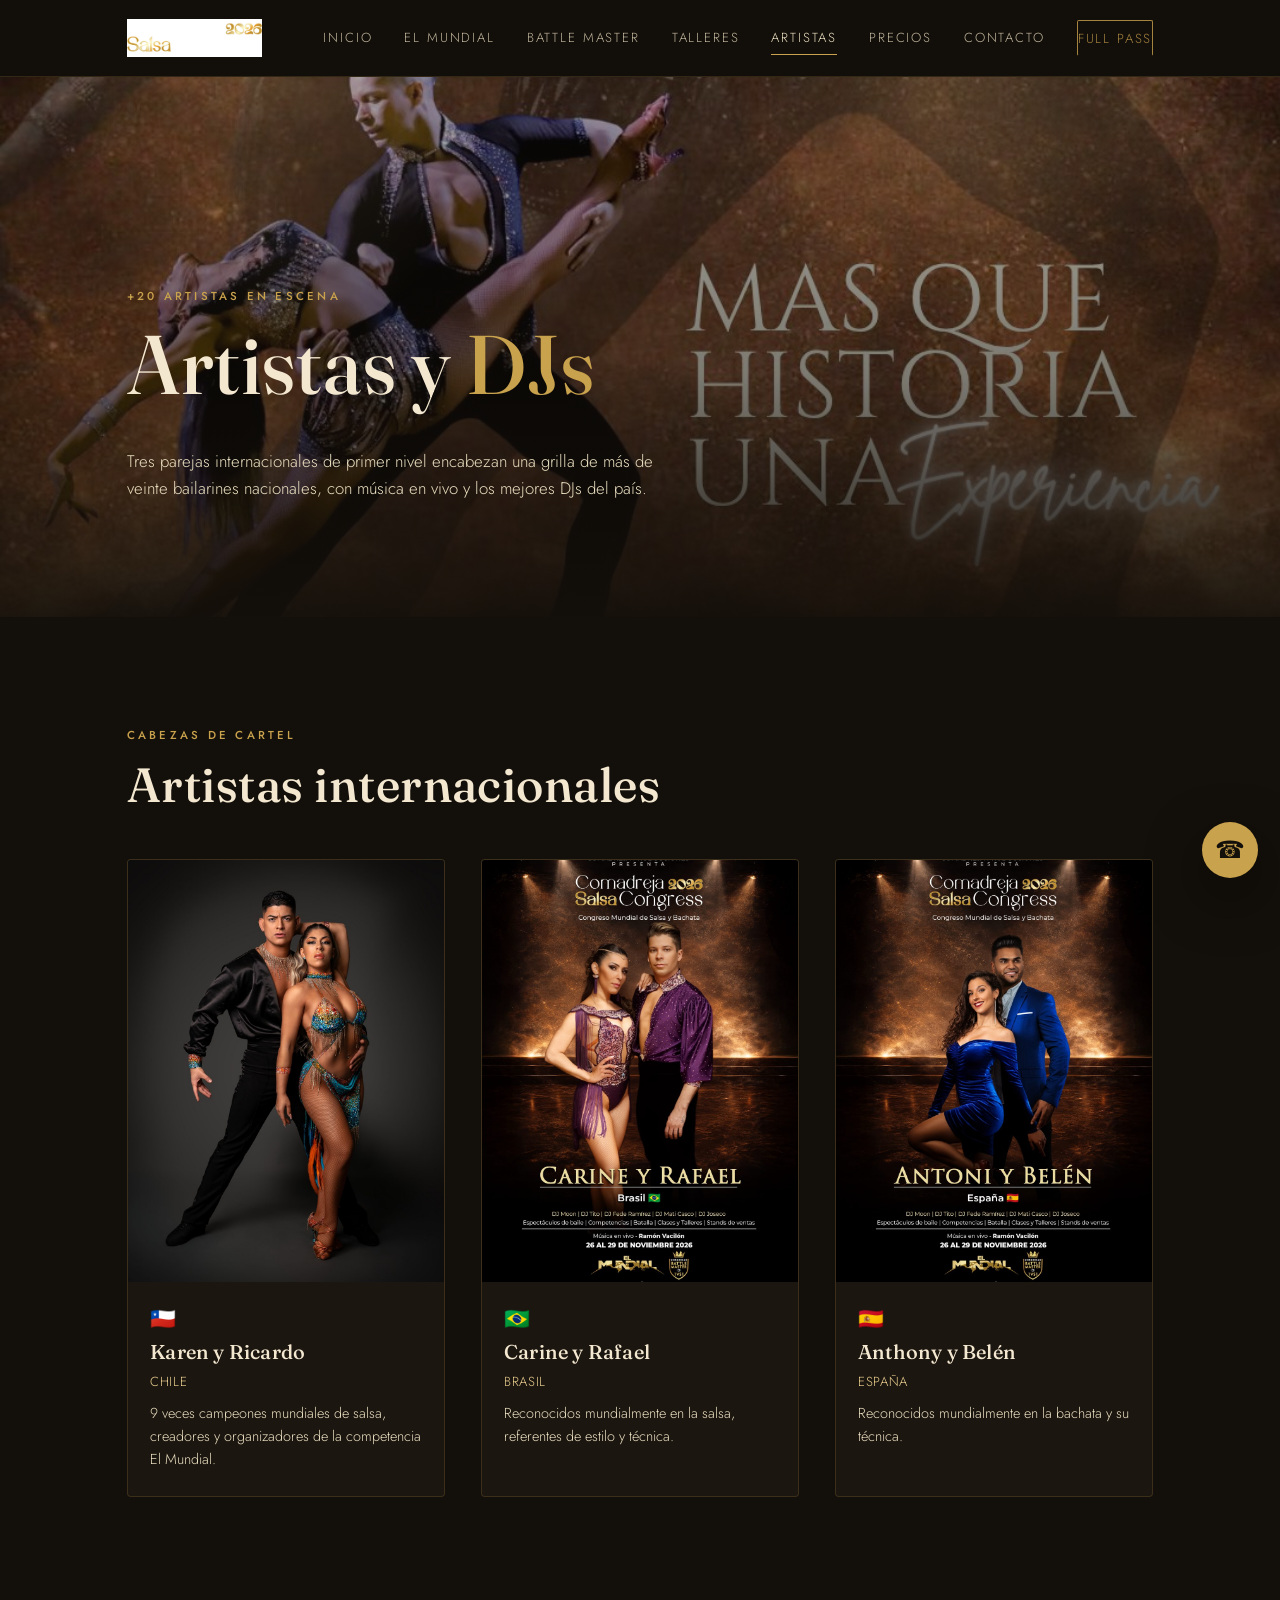
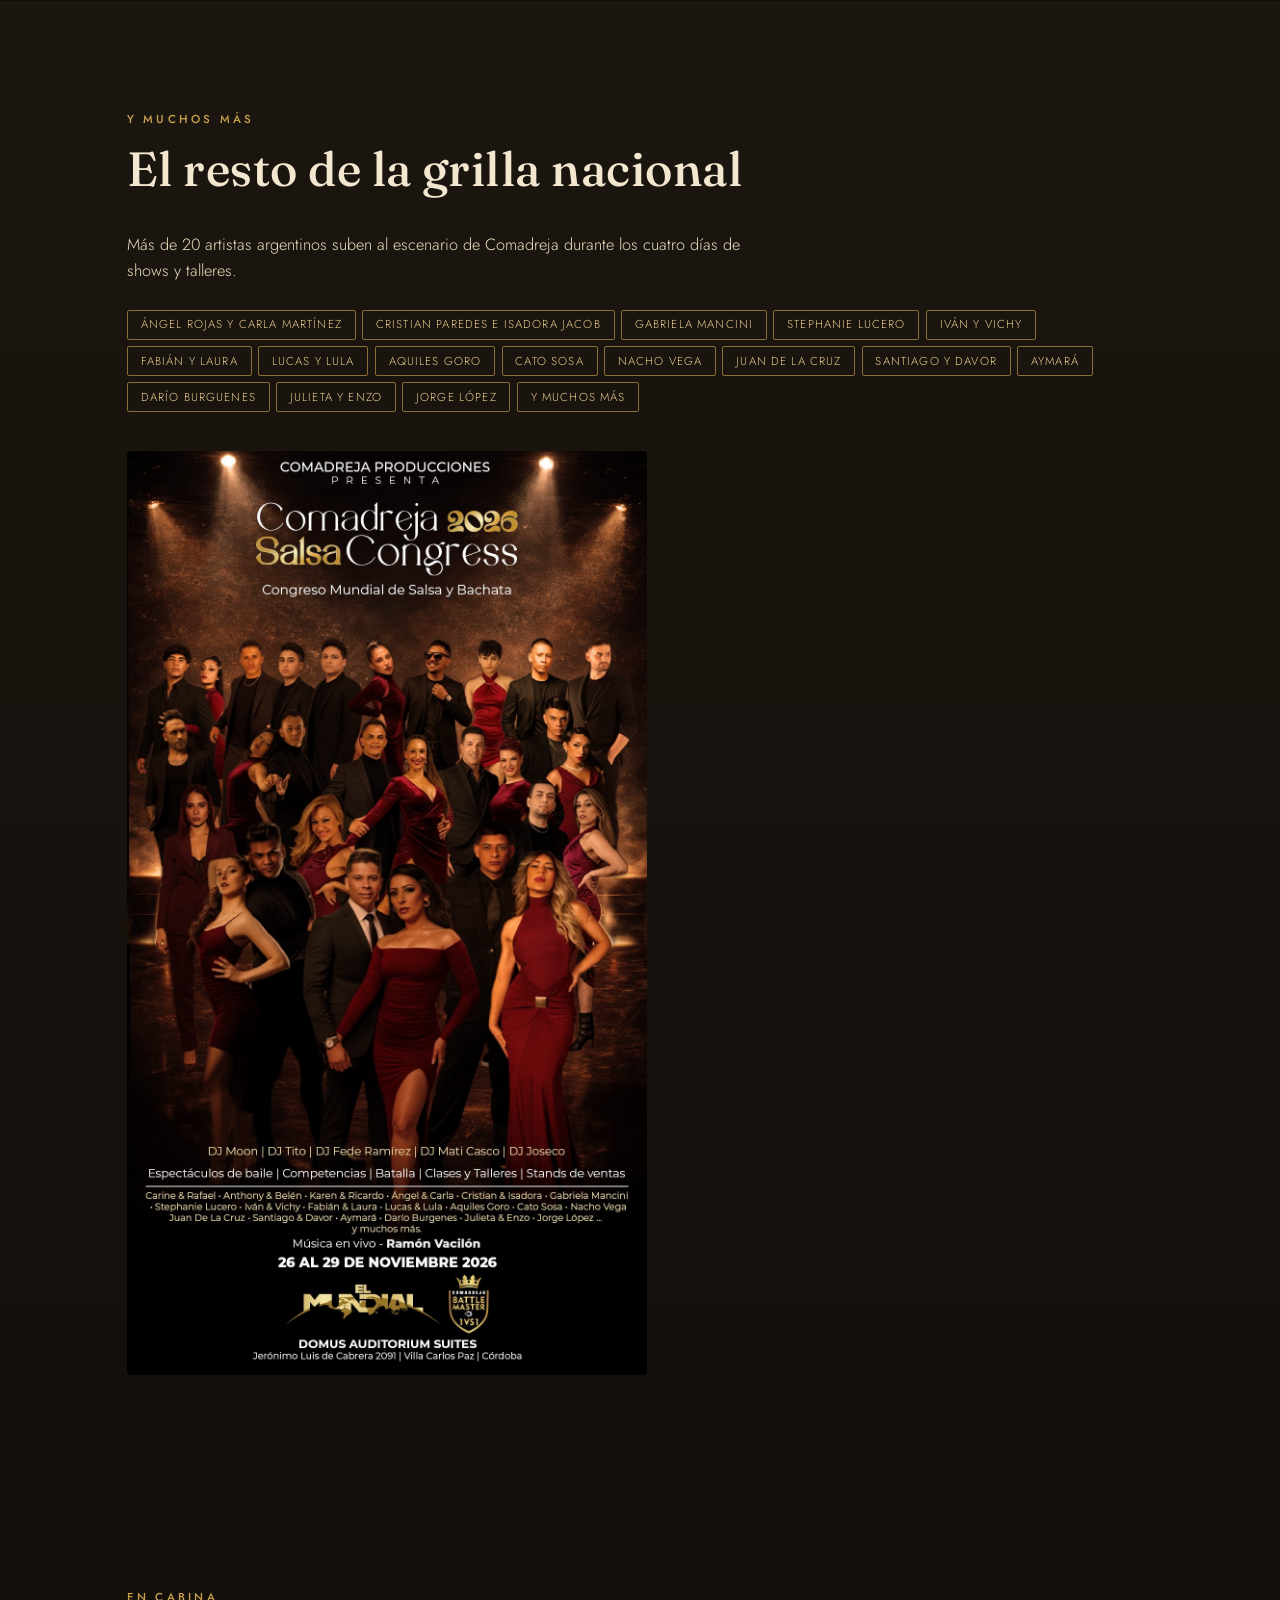
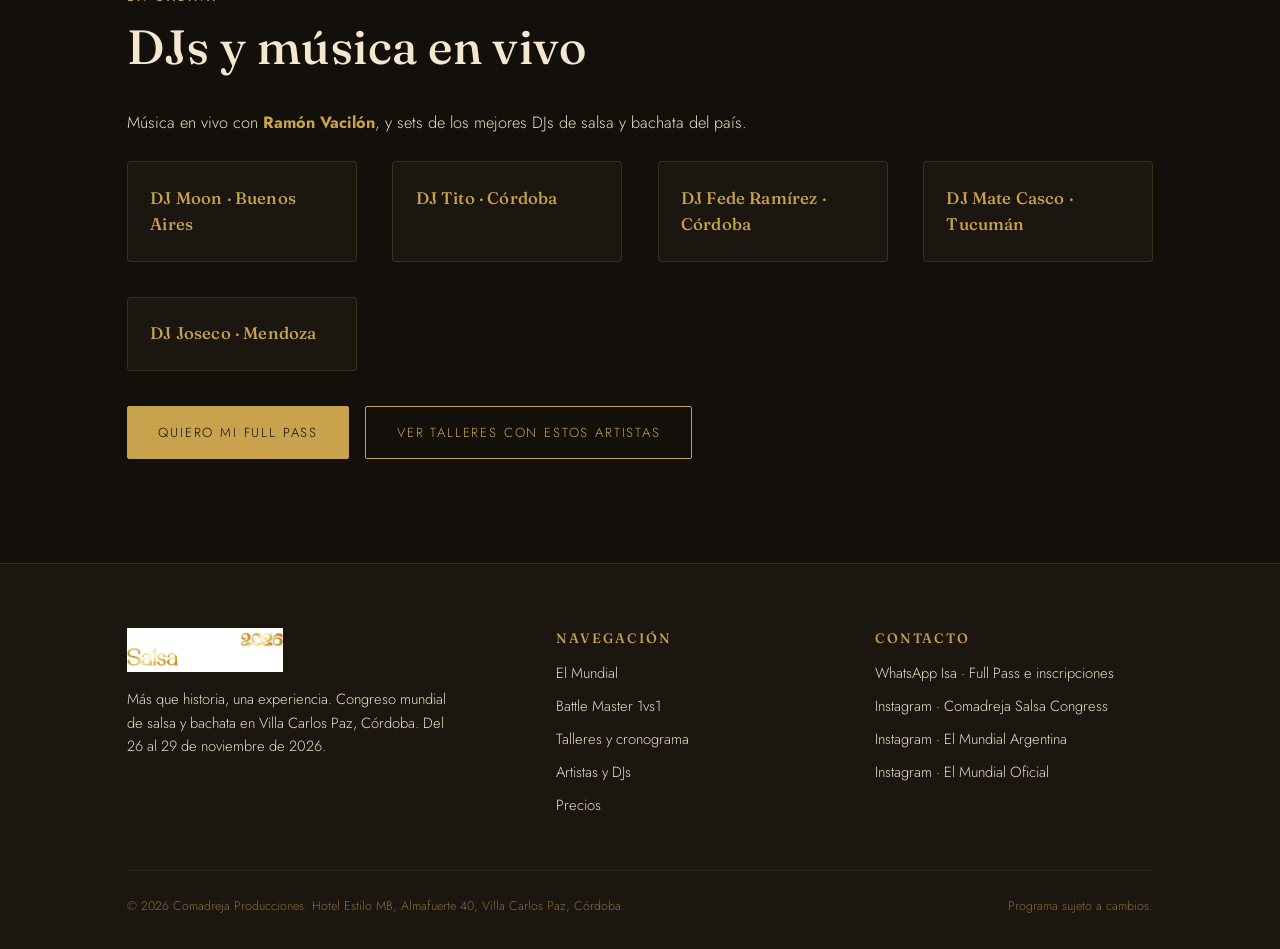
==== artistas.html @ 928bcd91 "Add Comadreja Salsa Congress 2026 static site baseline Generated HTML/CSS/JS site provided by the us" ====
<!DOCTYPE html>
<html lang="es">
<head>
<meta charset="UTF-8">
<meta name="viewport" content="width=device-width, initial-scale=1.0">
<title>Artistas y DJs | Comadreja Salsa Congress 2026</title>
<meta name="description" content="Karen y Ricardo, Carine y Rafael, Anthony y Belén, y más de 20 artistas nacionales. DJs y música en vivo en el Comadreja Salsa Congress 2026.">
<link rel="stylesheet" href="css/styles.css">

</head>
<body>
<header class="nav">
  <div class="nav-inner">
    <a href="index.html" class="nav-logo"><img src="assets/img/logo.png" alt="Comadreja Salsa Congress 2026"></a>
    <nav class="nav-links">
      <a href="index.html" class="">Inicio</a>
<a href="el-mundial.html" class="">El Mundial</a>
<a href="battle-master.html" class="">Battle Master</a>
<a href="talleres.html" class="">Talleres</a>
<a href="artistas.html" class="active">Artistas</a>
<a href="precios.html" class="">Precios</a>
<a href="contacto.html" class="">Contacto</a>

      <a href="https://wa.me/5493512066467?text=Hola%20Isa%21%20Quiero%20acceder%20al%20FULL%20PASS%20del%20Comadreja%20Salsa%20Congress%202026." class="nav-cta" target="_blank" rel="noopener">Full Pass</a>
    </nav>
    <button class="nav-toggle" aria-label="Abrir menú">☰</button>
  </div>
</header>

<section class="hero bg-cover" style="background-image:url('assets/img/hero-congreso.jpg');min-height:60vh">
  <div class="spotlights"></div>
  <div class="hero-inner">
    <span class="eyebrow">+20 artistas en escena</span>
    <h1>Artistas y <span class="gold">DJs</span></h1>
    <p class="hero-sub">Tres parejas internacionales de primer nivel encabezan una grilla de más de veinte bailarines nacionales, con música en vivo y los mejores DJs del país.</p>
  </div>
</section>

<section class="section">
  <div class="container">
    <span class="eyebrow">Cabezas de cartel</span>
    <h2 class="kicker-title">Artistas internacionales</h2>
    <div class="grid grid-3" style="margin-top:2.2rem">
      <div class="artist">
      <img src="assets/img/artist-karen-ricardo.jpg" alt="Karen y Ricardo, artistas invitados desde Chile">
      <div class="artist-info">
        <span class="flag">🇨🇱</span>
        <h3>Karen y Ricardo</h3>
        <p>Chile</p>
        <p style="text-transform:none;color:var(--cream-2);font-size:.9rem;letter-spacing:0;margin-top:.6rem">9 veces campeones mundiales de salsa, creadores y organizadores de la competencia El Mundial.</p>
      </div>
    </div>
<div class="artist">
      <img src="assets/img/artist-carine-rafael.jpg" alt="Carine y Rafael, artistas invitados desde Brasil">
      <div class="artist-info">
        <span class="flag">🇧🇷</span>
        <h3>Carine y Rafael</h3>
        <p>Brasil</p>
        <p style="text-transform:none;color:var(--cream-2);font-size:.9rem;letter-spacing:0;margin-top:.6rem">Reconocidos mundialmente en la salsa, referentes de estilo y técnica.</p>
      </div>
    </div>
<div class="artist">
      <img src="assets/img/artist-antoni-belen.jpg" alt="Anthony y Belén, artistas invitados desde España">
      <div class="artist-info">
        <span class="flag">🇪🇸</span>
        <h3>Anthony y Belén</h3>
        <p>España</p>
        <p style="text-transform:none;color:var(--cream-2);font-size:.9rem;letter-spacing:0;margin-top:.6rem">Reconocidos mundialmente en la bachata y su técnica.</p>
      </div>
    </div>

    </div>
  </div>
</section>

<section class="section section-wine">
  <div class="container">
    <span class="eyebrow">Y muchos más</span>
    <h2 class="kicker-title">El resto de la grilla nacional</h2>
    <p class="lede" style="margin-top:1rem">Más de 20 artistas argentinos suben al escenario de Comadreja durante los cuatro días de shows y talleres.</p>
    <div style="margin-top:1.4rem"><span class="tag">Ángel Rojas y Carla Martínez</span><span class="tag">Cristian Paredes e Isadora Jacob</span><span class="tag">Gabriela Mancini</span><span class="tag">Stephanie Lucero</span><span class="tag">Iván y Vichy</span><span class="tag">Fabián y Laura</span><span class="tag">Lucas y Lula</span><span class="tag">Aquiles Goro</span><span class="tag">Cato Sosa</span><span class="tag">Nacho Vega</span><span class="tag">Juan De La Cruz</span><span class="tag">Santiago y Davor</span><span class="tag">Aymará</span><span class="tag">Darío Burguenes</span><span class="tag">Julieta y Enzo</span><span class="tag">Jorge López</span><span class="tag">y muchos más</span></div>
    <img src="assets/img/lineup-group.jpg" alt="Grupo completo de artistas del Comadreja Salsa Congress 2026" style="border-radius:4px;margin-top:2.2rem;max-width:520px">
  </div>
</section>

<section class="section">
  <div class="container">
    <span class="eyebrow">En cabina</span>
    <h2 class="kicker-title">DJs y música en vivo</h2>
    <p class="lede" style="margin-top:1rem">Música en vivo con <b class="gold">Ramón Vacilón</b>, y sets de los mejores DJs de salsa y bachata del país.</p>
    <div class="grid grid-4" style="margin-top:1.6rem">
      <div class="card" style="padding:1.4rem"><h3 style="font-size:1.05rem;margin:0" class="gold">DJ Moon · Buenos Aires</h3></div><div class="card" style="padding:1.4rem"><h3 style="font-size:1.05rem;margin:0" class="gold">DJ Tito · Córdoba</h3></div><div class="card" style="padding:1.4rem"><h3 style="font-size:1.05rem;margin:0" class="gold">DJ Fede Ramírez · Córdoba</h3></div><div class="card" style="padding:1.4rem"><h3 style="font-size:1.05rem;margin:0" class="gold">DJ Mate Casco · Tucumán</h3></div><div class="card" style="padding:1.4rem"><h3 style="font-size:1.05rem;margin:0" class="gold">DJ Joseco · Mendoza</h3></div>
    </div>
    <div class="btn-row" style="margin-top:2.2rem">
      <a href="https://wa.me/5493512066467?text=Hola%20Isa%21%20Quiero%20acceder%20al%20FULL%20PASS%20del%20Comadreja%20Salsa%20Congress%202026." class="btn btn-solid" target="_blank" rel="noopener">Quiero mi Full Pass</a>
      <a href="talleres.html" class="btn btn-ghost">Ver talleres con estos artistas</a>
    </div>
  </div>
</section>

<footer class="footer">
  <div class="container">
    <div class="footer-grid">
      <div>
        <img src="assets/img/logo.png" alt="Comadreja Salsa Congress" style="height:44px;margin-bottom:1rem">
        <p style="color:var(--cream-2);font-size:.92rem;max-width:320px">Más que historia, una experiencia. Congreso mundial de salsa y bachata en Villa Carlos Paz, Córdoba. Del 26 al 29 de noviembre de 2026.</p>
      </div>
      <div>
        <h4>Navegación</h4>
        <a href="el-mundial.html">El Mundial</a>
        <a href="battle-master.html">Battle Master 1vs1</a>
        <a href="talleres.html">Talleres y cronograma</a>
        <a href="artistas.html">Artistas y DJs</a>
        <a href="precios.html">Precios</a>
      </div>
      <div>
        <h4>Contacto</h4>
        <a href="https://wa.me/5493512066467?text=Hola%21%20Quiero%20m%C3%A1s%20informaci%C3%B3n%20sobre%20el%20Comadreja%20Salsa%20Congress%202026." target="_blank" rel="noopener">WhatsApp Isa · Full Pass e inscripciones</a>
        <a href="https://www.instagram.com/comadrejasalsacongress/?hl=en" target="_blank" rel="noopener">Instagram · Comadreja Salsa Congress</a>
        <a href="https://www.instagram.com/elmundial.argentina/?hl=en" target="_blank" rel="noopener">Instagram · El Mundial Argentina</a>
        <a href="https://www.instagram.com/elmundial.oficial/?hl=en" target="_blank" rel="noopener">Instagram · El Mundial Oficial</a>
      </div>
    </div>
    <div class="footer-bottom">
      <span>© 2026 Comadreja Producciones. Hotel Estilo MB, Almafuerte 40, Villa Carlos Paz, Córdoba.</span>
      <span>Programa sujeto a cambios.</span>
    </div>
  </div>
</footer>
<a class="wa-float" href="https://wa.me/5493512066467?text=Hola%21%20Quiero%20m%C3%A1s%20informaci%C3%B3n%20sobre%20el%20Comadreja%20Salsa%20Congress%202026." target="_blank" rel="noopener" aria-label="WhatsApp">☎</a>
<script src="js/main.js"></script>
</body>
</html>
---- css/styles.css ----
@import url('https://fonts.googleapis.com/css2?family=Fraunces:ital,opsz,wght@0,9..144,300;0,9..144,500;0,9..144,600;1,9..144,500&family=Jost:wght@300;400;500;600&display=swap');

:root{
  --ink:#130F0A;
  --ink-2:#1C1610;
  --ink-3:#241C13;
  --gold:#C9A24D;
  --gold-light:#E9CE8E;
  --gold-dim:#8A6E33;
  --wine:#6E1F2A;
  --wine-light:#8B3240;
  --cream:#F3E7D0;
  --cream-2:#EADFC0;
  --charcoal:#2B241A;
  --ok-line:rgba(201,162,77,.28);
  --shadow:0 20px 60px rgba(0,0,0,.45);
}

*{box-sizing:border-box}
html{scroll-behavior:smooth}
body{
  margin:0;
  background:var(--ink);
  color:var(--cream);
  font-family:'Jost',sans-serif;
  font-weight:300;
  line-height:1.6;
  -webkit-font-smoothing:antialiased;
}
img{max-width:100%;display:block}
a{color:inherit;text-decoration:none}
h1,h2,h3,h4{
  font-family:'Fraunces',serif;
  font-weight:500;
  margin:0 0 .5em;
  letter-spacing:.01em;
}
.eyebrow{
  font-family:'Jost',sans-serif;
  text-transform:uppercase;
  letter-spacing:.28em;
  font-size:.72rem;
  color:var(--gold);
  font-weight:500;
}
.container{max-width:1180px;margin:0 auto;padding:0 6vw}
section{position:relative}
.gold{color:var(--gold)}
.wine{color:var(--wine-light)}

/* divider with turn glyph, ties to the dancers' spins */
.divider{
  display:flex;align-items:center;gap:14px;
  margin:2.6rem 0;color:var(--gold-dim);
}
.divider::before,.divider::after{content:'';flex:1;height:1px;background:linear-gradient(90deg,transparent,var(--ok-line),transparent)}
.divider span{font-size:1.1rem;transform:rotate(0deg)}

/* nav */
.nav{
  position:sticky;top:0;z-index:60;
  background:rgba(19,15,10,.86);
  backdrop-filter:blur(10px);
  border-bottom:1px solid rgba(201,162,77,.18);
}
.nav-inner{
  max-width:1180px;margin:0 auto;padding:0 6vw;
  display:flex;align-items:center;justify-content:space-between;
  height:76px;
}
.nav-logo img{height:38px;width:auto}
.nav-links{display:flex;gap:2rem;align-items:center}
.nav-links a{
  font-size:.82rem;text-transform:uppercase;letter-spacing:.14em;
  color:var(--cream-2);opacity:.8;padding:.4rem 0;border-bottom:1px solid transparent;
  transition:opacity .2s,border-color .2s;
}
.nav-links a:hover,.nav-links a.active{opacity:1;border-color:var(--gold)}
.nav-cta{
  font-size:.78rem;text-transform:uppercase;letter-spacing:.12em;
  border:1px solid var(--gold);color:var(--gold)!important;
  padding:.55rem 1.2rem;border-radius:2px;white-space:nowrap;
  transition:background .2s,color .2s;
}
.nav-cta:hover{background:var(--gold);color:var(--ink)!important}
.nav-toggle{display:none;background:none;border:0;color:var(--gold);font-size:1.6rem;cursor:pointer}

@media (max-width:860px){
  .nav-links{
    position:fixed;inset:76px 0 0 0;background:var(--ink);
    flex-direction:column;justify-content:flex-start;padding:2.5rem 8vw;gap:1.6rem;
    transform:translateX(100%);transition:transform .3s ease;
  }
  .nav-links.open{transform:translateX(0)}
  .nav-toggle{display:block}
  .nav-links a{font-size:1rem}
}

/* buttons */
.btn{
  display:inline-flex;align-items:center;gap:.6rem;
  font-family:'Jost',sans-serif;font-size:.82rem;text-transform:uppercase;letter-spacing:.14em;
  padding:.95rem 1.9rem;border-radius:2px;border:1px solid var(--gold);
  transition:transform .25s,background .25s,color .25s;
}
.btn-solid{background:var(--gold);color:var(--ink)}
.btn-solid:hover{background:var(--gold-light);transform:translateY(-2px)}
.btn-ghost{color:var(--gold)}
.btn-ghost:hover{background:var(--gold);color:var(--ink);transform:translateY(-2px)}
.btn-wine{border-color:var(--wine-light);color:var(--cream);background:var(--wine)}
.btn-wine:hover{background:var(--wine-light);transform:translateY(-2px)}
.btn-row{display:flex;flex-wrap:wrap;gap:1rem}

/* hero */
.hero{
  min-height:100vh;display:flex;align-items:flex-end;
  background-size:cover;background-position:center;position:relative;
  padding:8rem 0 5rem;
}
.hero::before{
  content:'';position:absolute;inset:0;
  background:linear-gradient(180deg,rgba(19,15,10,.35) 0%,rgba(19,15,10,.55) 55%,rgba(19,15,10,.96) 100%);
}
.hero-inner{position:relative;z-index:2;max-width:1180px;margin:0 auto;padding:0 6vw;width:100%}
.hero .eyebrow{margin-bottom:1rem;display:block}
.hero h1{font-size:clamp(2.6rem,7vw,5.2rem);line-height:1.02;max-width:820px}
.hero-sub{max-width:560px;color:var(--cream-2);font-size:1.05rem;margin:1.2rem 0 2.2rem}
.hero-meta{display:flex;gap:2.4rem;flex-wrap:wrap;margin-top:2.5rem;font-size:.85rem;color:var(--gold-light);text-transform:uppercase;letter-spacing:.08em}
.hero-meta b{display:block;font-family:'Fraunces',serif;font-size:1.15rem;color:var(--cream);font-weight:500;text-transform:none;letter-spacing:0}

/* spotlight signature motif, echoes the brand's stage-light artwork */
.spotlights{position:absolute;inset:0;overflow:hidden;pointer-events:none;z-index:1}
.spotlights::before,.spotlights::after{
  content:'';position:absolute;top:-10%;width:38%;height:60%;
  background:radial-gradient(ellipse at top,rgba(233,206,142,.16),transparent 70%);
}
.spotlights::before{left:2%;transform:rotate(8deg)}
.spotlights::after{right:2%;transform:rotate(-8deg)}

/* sections */
.section{padding:6.5rem 0}
.section-tight{padding:4rem 0}
.section-cream{background:var(--cream);color:var(--charcoal)}
.section-cream h1,.section-cream h2,.section-cream h3{color:var(--charcoal)}
.section-cream .eyebrow{color:var(--gold-dim)}
.section-wine{background:linear-gradient(180deg,var(--ink-2),var(--ink))}
.grid{display:grid;gap:2.2rem}
.grid-2{grid-template-columns:repeat(2,1fr)}
.grid-3{grid-template-columns:repeat(3,1fr)}
.grid-4{grid-template-columns:repeat(4,1fr)}
@media (max-width:900px){.grid-2,.grid-3,.grid-4{grid-template-columns:1fr 1fr}}
@media (max-width:640px){.grid-2,.grid-3,.grid-4{grid-template-columns:1fr}}

.kicker-title{font-size:clamp(1.9rem,4vw,3rem);max-width:720px}
.lede{max-width:640px;color:var(--cream-2);font-size:1.02rem}
.section-cream .lede{color:#4a4030}

/* cards */
.card{
  background:var(--ink-2);border:1px solid rgba(201,162,77,.18);
  border-radius:4px;padding:2rem;
}
.card h3{font-size:1.3rem}
.card-cream{background:#fff;border:1px solid rgba(43,36,26,.12)}

/* artist card */
.artist{
  position:relative;border-radius:4px;overflow:hidden;background:var(--ink-2);
  border:1px solid rgba(201,162,77,.18);
}
.artist img{aspect-ratio:3/4;object-fit:cover;width:100%}
.artist-info{padding:1.3rem 1.4rem 1.6rem}
.artist-info .flag{font-size:1.3rem}
.artist-info h3{font-size:1.25rem;margin-bottom:.2rem}
.artist-info p{margin:0;color:var(--gold-light);font-size:.82rem;letter-spacing:.05em;text-transform:uppercase}

/* pricing table */
.price-card{
  border:1px solid rgba(201,162,77,.28);border-radius:4px;padding:2.2rem;
  background:var(--ink-2);
}
.price-card.featured{border-color:var(--gold);box-shadow:var(--shadow)}
.price-card .amount{font-family:'Fraunces',serif;font-size:2.6rem;color:var(--gold-light);margin:.4rem 0 1.2rem}
.price-list{list-style:none;margin:0 0 1.8rem;padding:0}
.price-list li{
  display:flex;gap:.7rem;padding:.55rem 0;border-bottom:1px dashed rgba(201,162,77,.18);
  font-size:.92rem;color:var(--cream-2);
}
.price-list li:last-child{border-bottom:none}
.price-list li::before{content:'—';color:var(--gold)}

/* schedule / timeline */
.day-block{border-left:2px solid var(--gold-dim);padding:0 0 2.6rem 2rem;position:relative}
.day-block::before{
  content:'';position:absolute;left:-7px;top:2px;width:12px;height:12px;
  background:var(--gold);border-radius:50%;
}
.day-block h3{font-size:1.5rem}
.day-block .day-tag{color:var(--gold);font-size:.8rem;text-transform:uppercase;letter-spacing:.16em;margin-bottom:.3rem;display:block}
.slot{display:flex;gap:1rem;padding:.5rem 0;border-bottom:1px solid rgba(201,162,77,.12);font-size:.94rem}
.slot time{color:var(--gold-light);min-width:64px;font-family:'Fraunces',serif}
.workshop-list{list-style:none;margin:0;padding:0}
.workshop-list li{padding:.9rem 0;border-bottom:1px solid rgba(201,162,77,.14);font-size:.96rem;color:var(--cream-2)}
.workshop-list b{color:var(--cream);font-weight:500}

/* sede list */
.sede-list{list-style:none;margin:0;padding:0;display:grid;grid-template-columns:repeat(2,1fr);gap:.6rem 2rem}
@media (max-width:700px){.sede-list{grid-template-columns:1fr}}
.sede-item{
  display:flex;justify-content:space-between;align-items:center;gap:1rem;
  padding:.85rem 0;border-bottom:1px solid rgba(201,162,77,.14);
}
.sede-item .prov{font-family:'Fraunces',serif;font-size:1.05rem}
.sede-item .date{display:block;font-size:.78rem;color:var(--gold-light);text-transform:uppercase;letter-spacing:.06em}
.sede-item a{font-size:.85rem;color:var(--gold);border-bottom:1px solid var(--gold-dim)}

/* footer */
.footer{background:var(--ink-2);border-top:1px solid rgba(201,162,77,.18);padding:4rem 0 2rem}
.footer-grid{display:grid;grid-template-columns:1.4fr 1fr 1fr;gap:2.5rem}
@media (max-width:760px){.footer-grid{grid-template-columns:1fr}}
.footer h4{font-size:.85rem;text-transform:uppercase;letter-spacing:.14em;color:var(--gold)}
.footer a{display:block;color:var(--cream-2);font-size:.92rem;padding:.3rem 0}
.footer a:hover{color:var(--gold)}
.footer-bottom{margin-top:3rem;padding-top:1.6rem;border-top:1px solid rgba(201,162,77,.12);font-size:.78rem;color:var(--gold-dim);display:flex;justify-content:space-between;flex-wrap:wrap;gap:1rem}

/* whatsapp floating */
.wa-float{
  position:fixed;right:22px;bottom:22px;z-index:70;
  background:var(--gold);color:var(--ink);width:56px;height:56px;border-radius:50%;
  display:flex;align-items:center;justify-content:center;box-shadow:var(--shadow);
  font-size:1.5rem;
}

/* countdown */
.countdown{display:flex;gap:1.6rem;flex-wrap:wrap}
.countdown div{text-align:center}
.countdown .num{font-family:'Fraunces',serif;font-size:2.4rem;color:var(--gold-light)}
.countdown .lbl{font-size:.72rem;text-transform:uppercase;letter-spacing:.14em;color:var(--cream-2)}

/* video */
.video-wrap{border:1px solid rgba(201,162,77,.25);border-radius:4px;overflow:hidden}
.video-wrap video,.video-wrap iframe{width:100%;display:block;aspect-ratio:16/9}

.tag{
  display:inline-block;border:1px solid var(--gold-dim);color:var(--gold-light);
  font-size:.72rem;letter-spacing:.1em;text-transform:uppercase;padding:.3rem .8rem;border-radius:2px;margin:.2rem .4rem .2rem 0;
}
.section-cream .tag{border-color:#c9a24d;color:#7a5f22}

.pdf-row{display:flex;gap:1.2rem;flex-wrap:wrap;margin-top:1.6rem}
.pdf-chip{
  display:flex;align-items:center;gap:.7rem;border:1px solid rgba(201,162,77,.3);
  padding:.9rem 1.3rem;border-radius:4px;font-size:.88rem;background:var(--ink-2);
}
.pdf-chip:hover{border-color:var(--gold)}

.split{display:grid;grid-template-columns:1fr 1fr;gap:3rem;align-items:center}
@media (max-width:860px){.split{grid-template-columns:1fr}}

.bg-cover{background-size:cover;background-position:center}

.small-caps{text-transform:uppercase;letter-spacing:.1em;font-size:.78rem;color:var(--gold-light)}
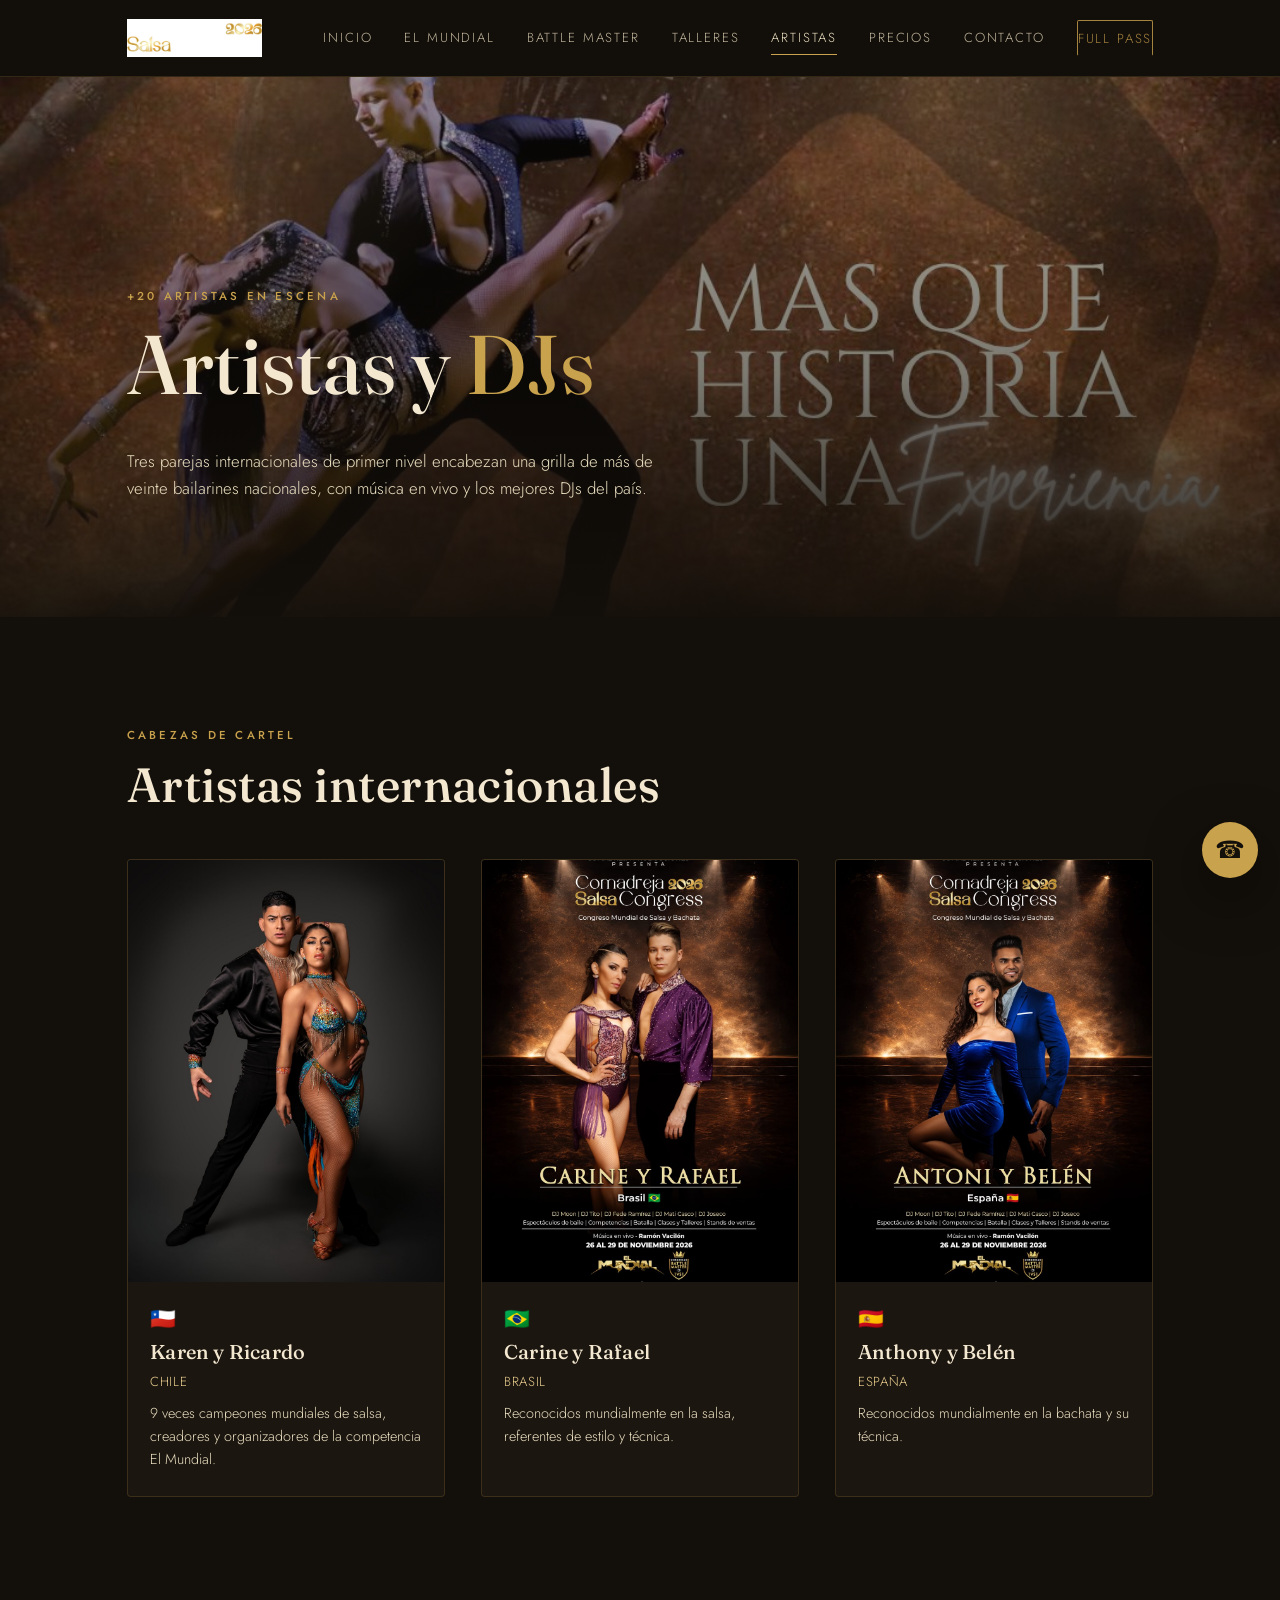
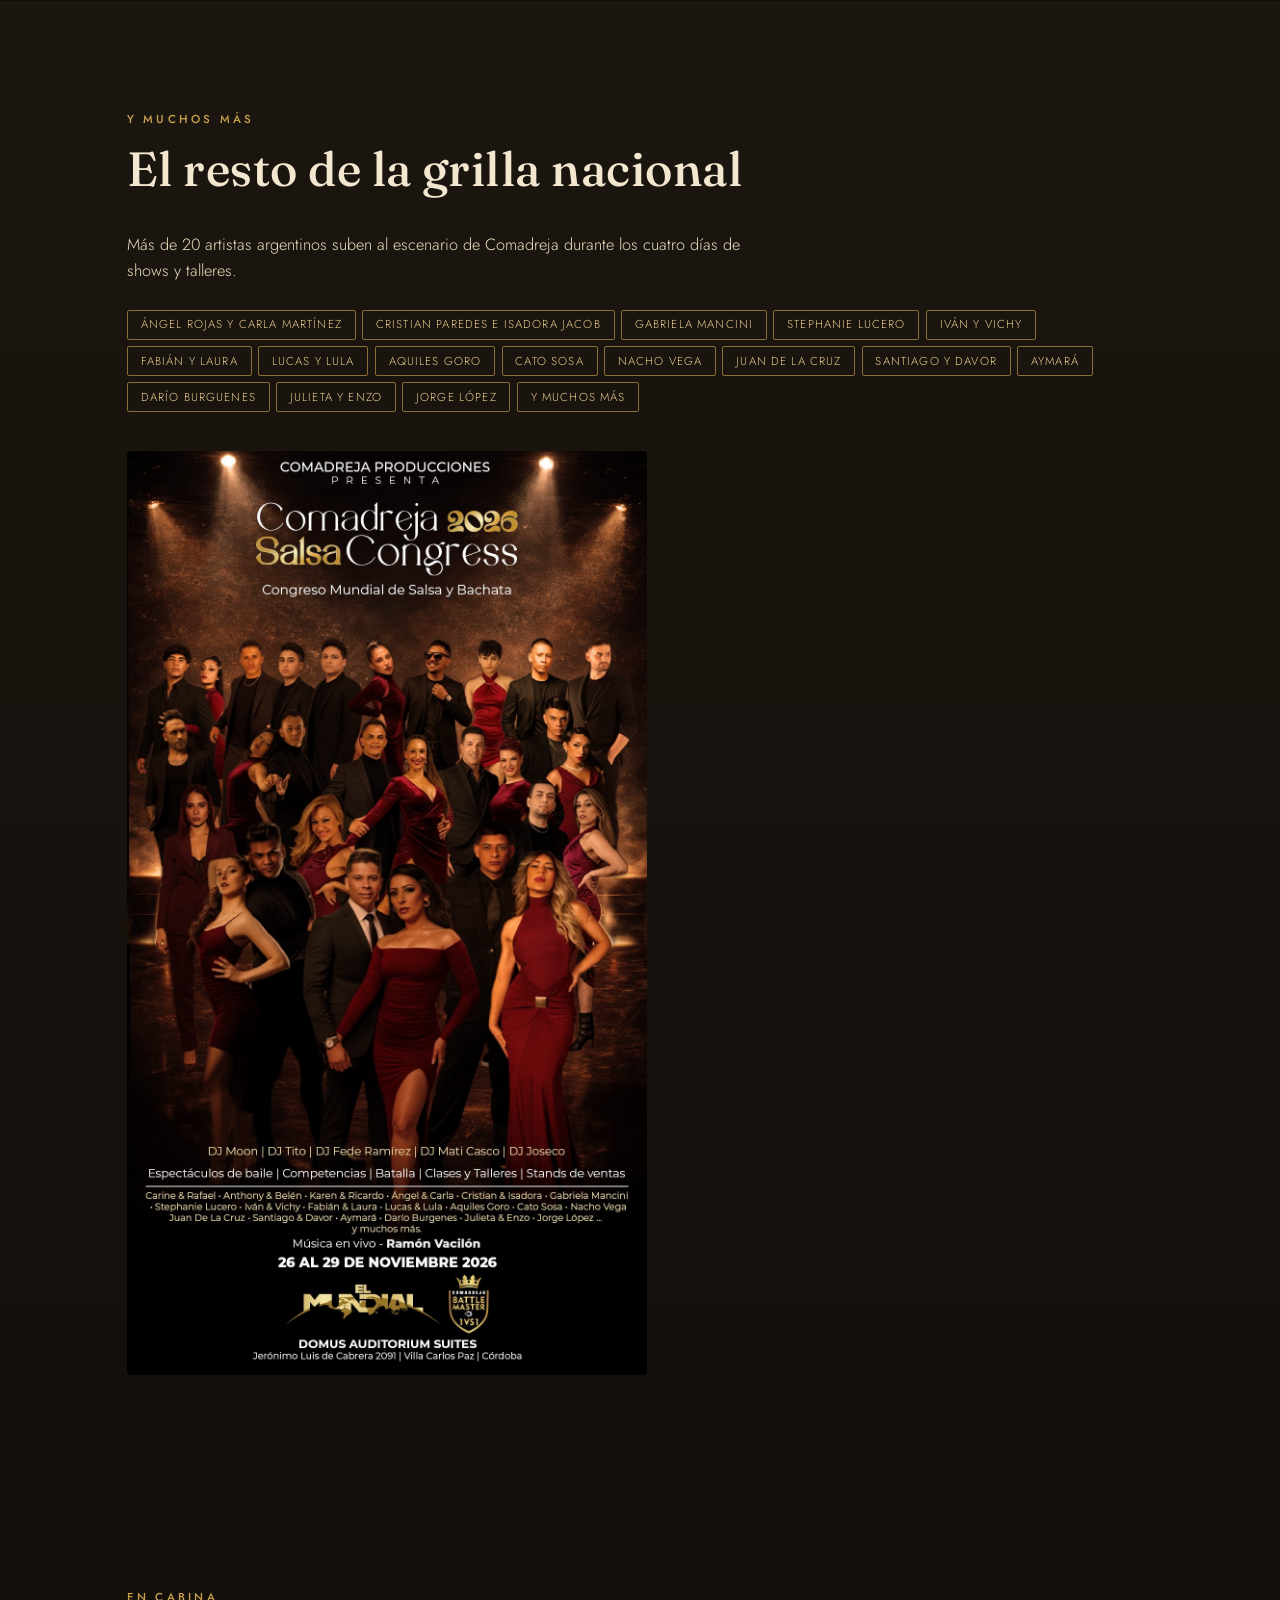
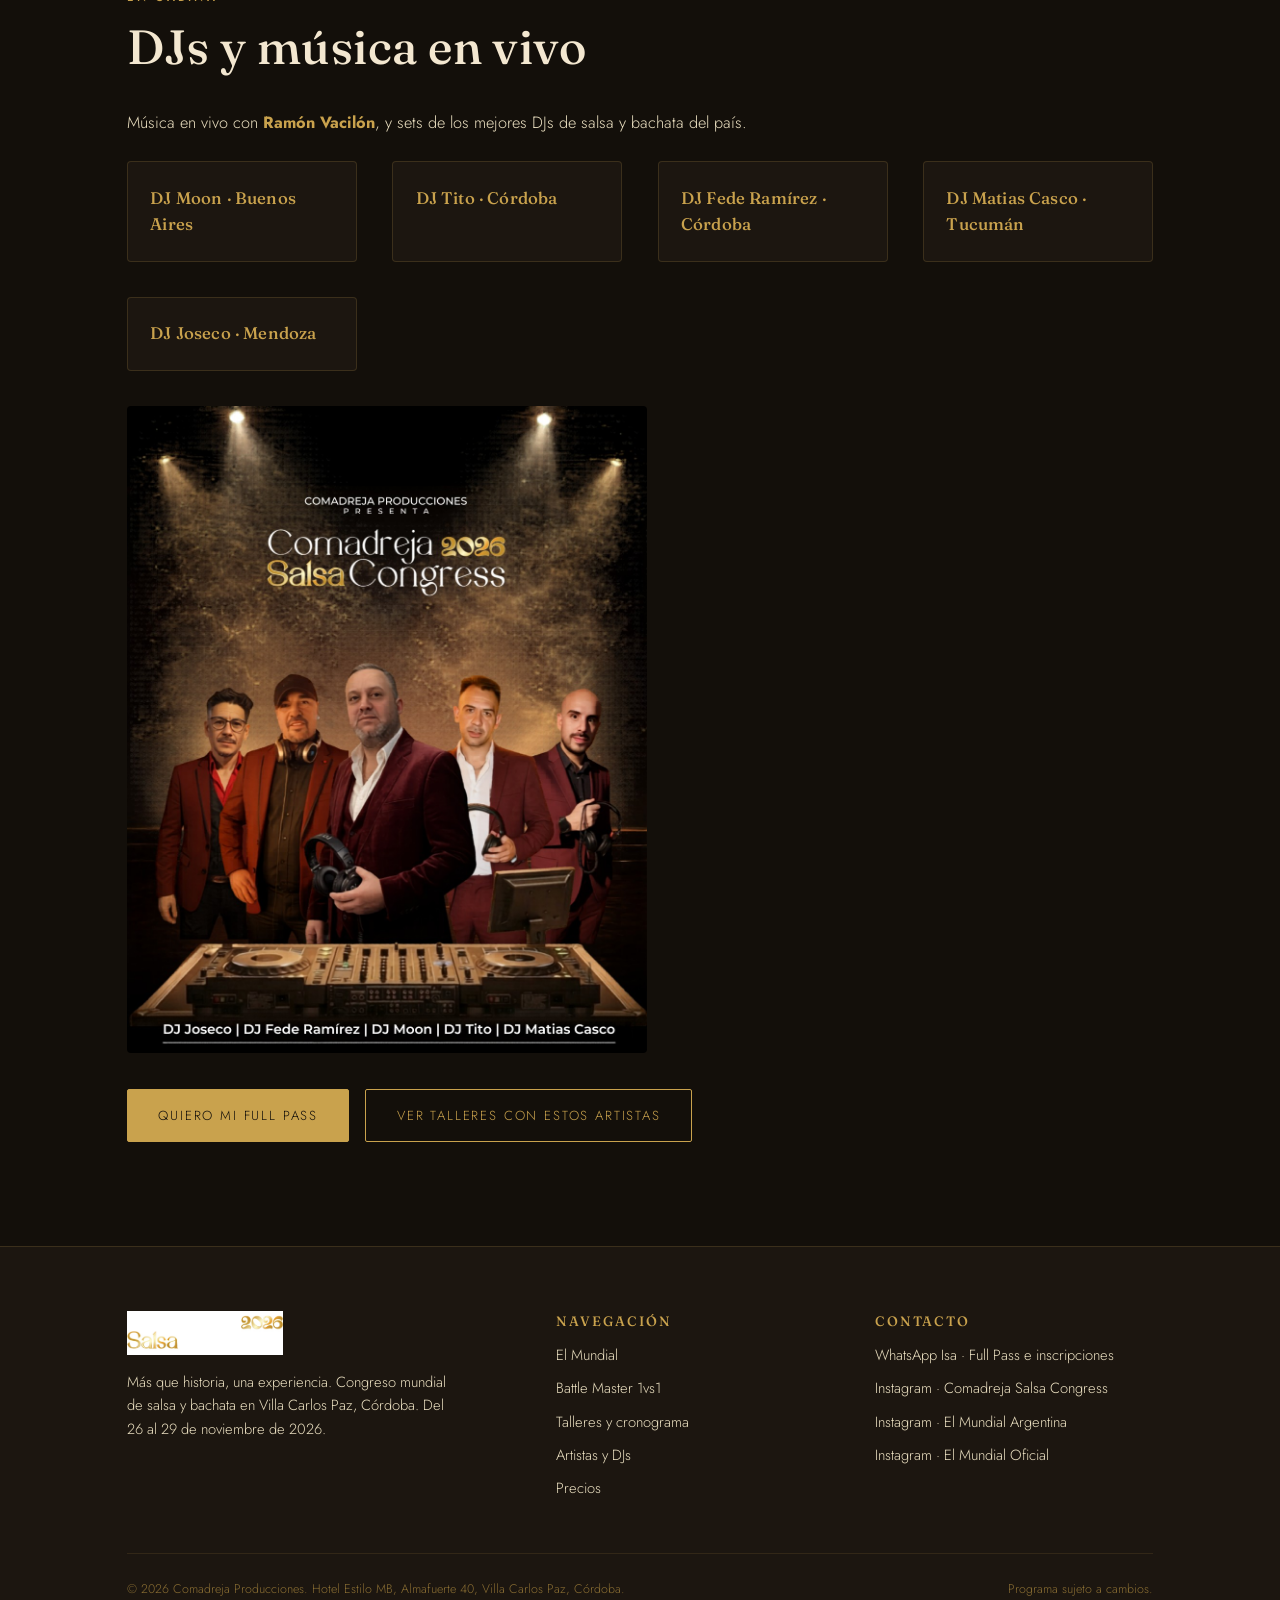
==== commit 38de5891: "Add DJ lineup photo and fix Matias Casco's name in artistas page Adds the group photo of the residen" ====
--- a/artistas.html
+++ b/artistas.html
@@ -89,8 +89,9 @@
     <h2 class="kicker-title">DJs y música en vivo</h2>
     <p class="lede" style="margin-top:1rem">Música en vivo con <b class="gold">Ramón Vacilón</b>, y sets de los mejores DJs de salsa y bachata del país.</p>
     <div class="grid grid-4" style="margin-top:1.6rem">
-      <div class="card" style="padding:1.4rem"><h3 style="font-size:1.05rem;margin:0" class="gold">DJ Moon · Buenos Aires</h3></div><div class="card" style="padding:1.4rem"><h3 style="font-size:1.05rem;margin:0" class="gold">DJ Tito · Córdoba</h3></div><div class="card" style="padding:1.4rem"><h3 style="font-size:1.05rem;margin:0" class="gold">DJ Fede Ramírez · Córdoba</h3></div><div class="card" style="padding:1.4rem"><h3 style="font-size:1.05rem;margin:0" class="gold">DJ Mate Casco · Tucumán</h3></div><div class="card" style="padding:1.4rem"><h3 style="font-size:1.05rem;margin:0" class="gold">DJ Joseco · Mendoza</h3></div>
+      <div class="card" style="padding:1.4rem"><h3 style="font-size:1.05rem;margin:0" class="gold">DJ Moon · Buenos Aires</h3></div><div class="card" style="padding:1.4rem"><h3 style="font-size:1.05rem;margin:0" class="gold">DJ Tito · Córdoba</h3></div><div class="card" style="padding:1.4rem"><h3 style="font-size:1.05rem;margin:0" class="gold">DJ Fede Ramírez · Córdoba</h3></div><div class="card" style="padding:1.4rem"><h3 style="font-size:1.05rem;margin:0" class="gold">DJ Matias Casco · Tucumán</h3></div><div class="card" style="padding:1.4rem"><h3 style="font-size:1.05rem;margin:0" class="gold">DJ Joseco · Mendoza</h3></div>
     </div>
+    <img src="assets/img/dj-lineup.jpg" alt="DJ Joseco, DJ Fede Ramírez, DJ Moon, DJ Tito y DJ Matias Casco en cabina" style="border-radius:4px;margin-top:2.2rem;max-width:520px">
     <div class="btn-row" style="margin-top:2.2rem">
       <a href="https://wa.me/5493512066467?text=Hola%20Isa%21%20Quiero%20acceder%20al%20FULL%20PASS%20del%20Comadreja%20Salsa%20Congress%202026." class="btn btn-solid" target="_blank" rel="noopener">Quiero mi Full Pass</a>
       <a href="talleres.html" class="btn btn-ghost">Ver talleres con estos artistas</a>
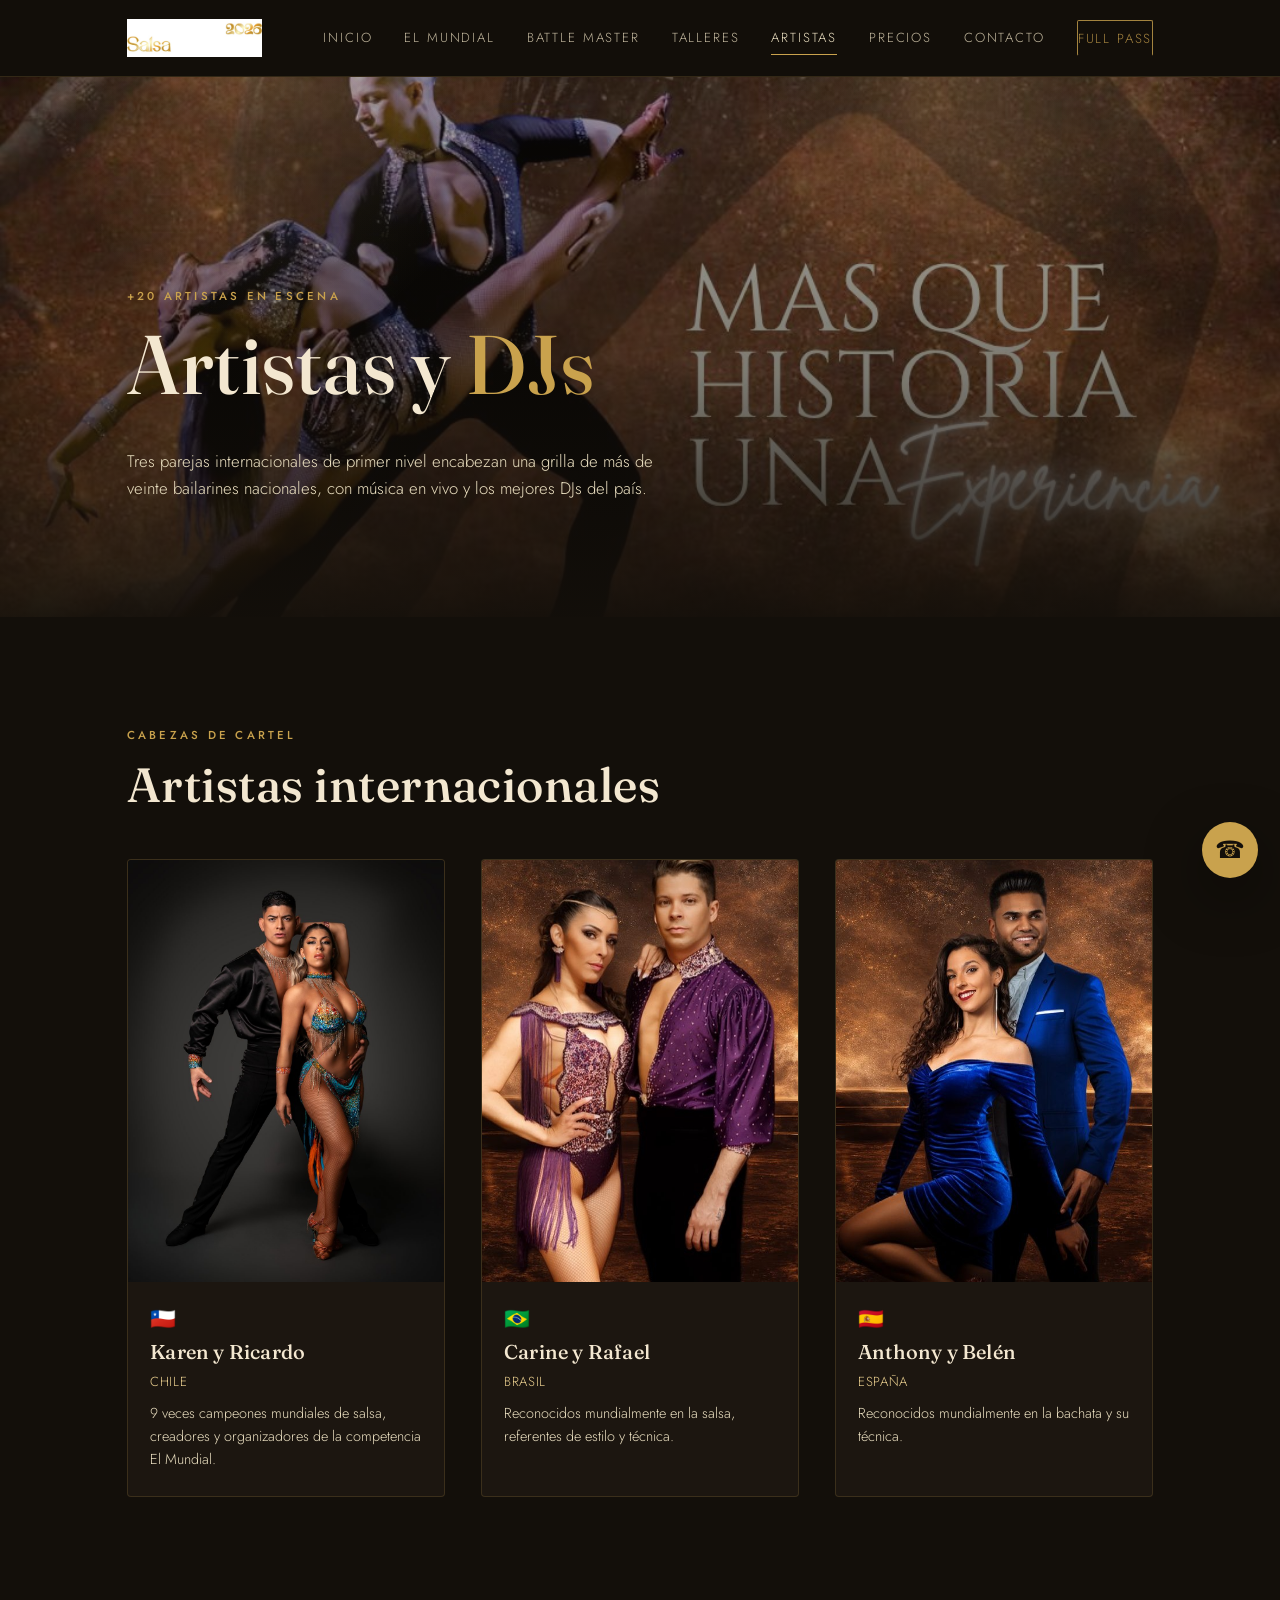
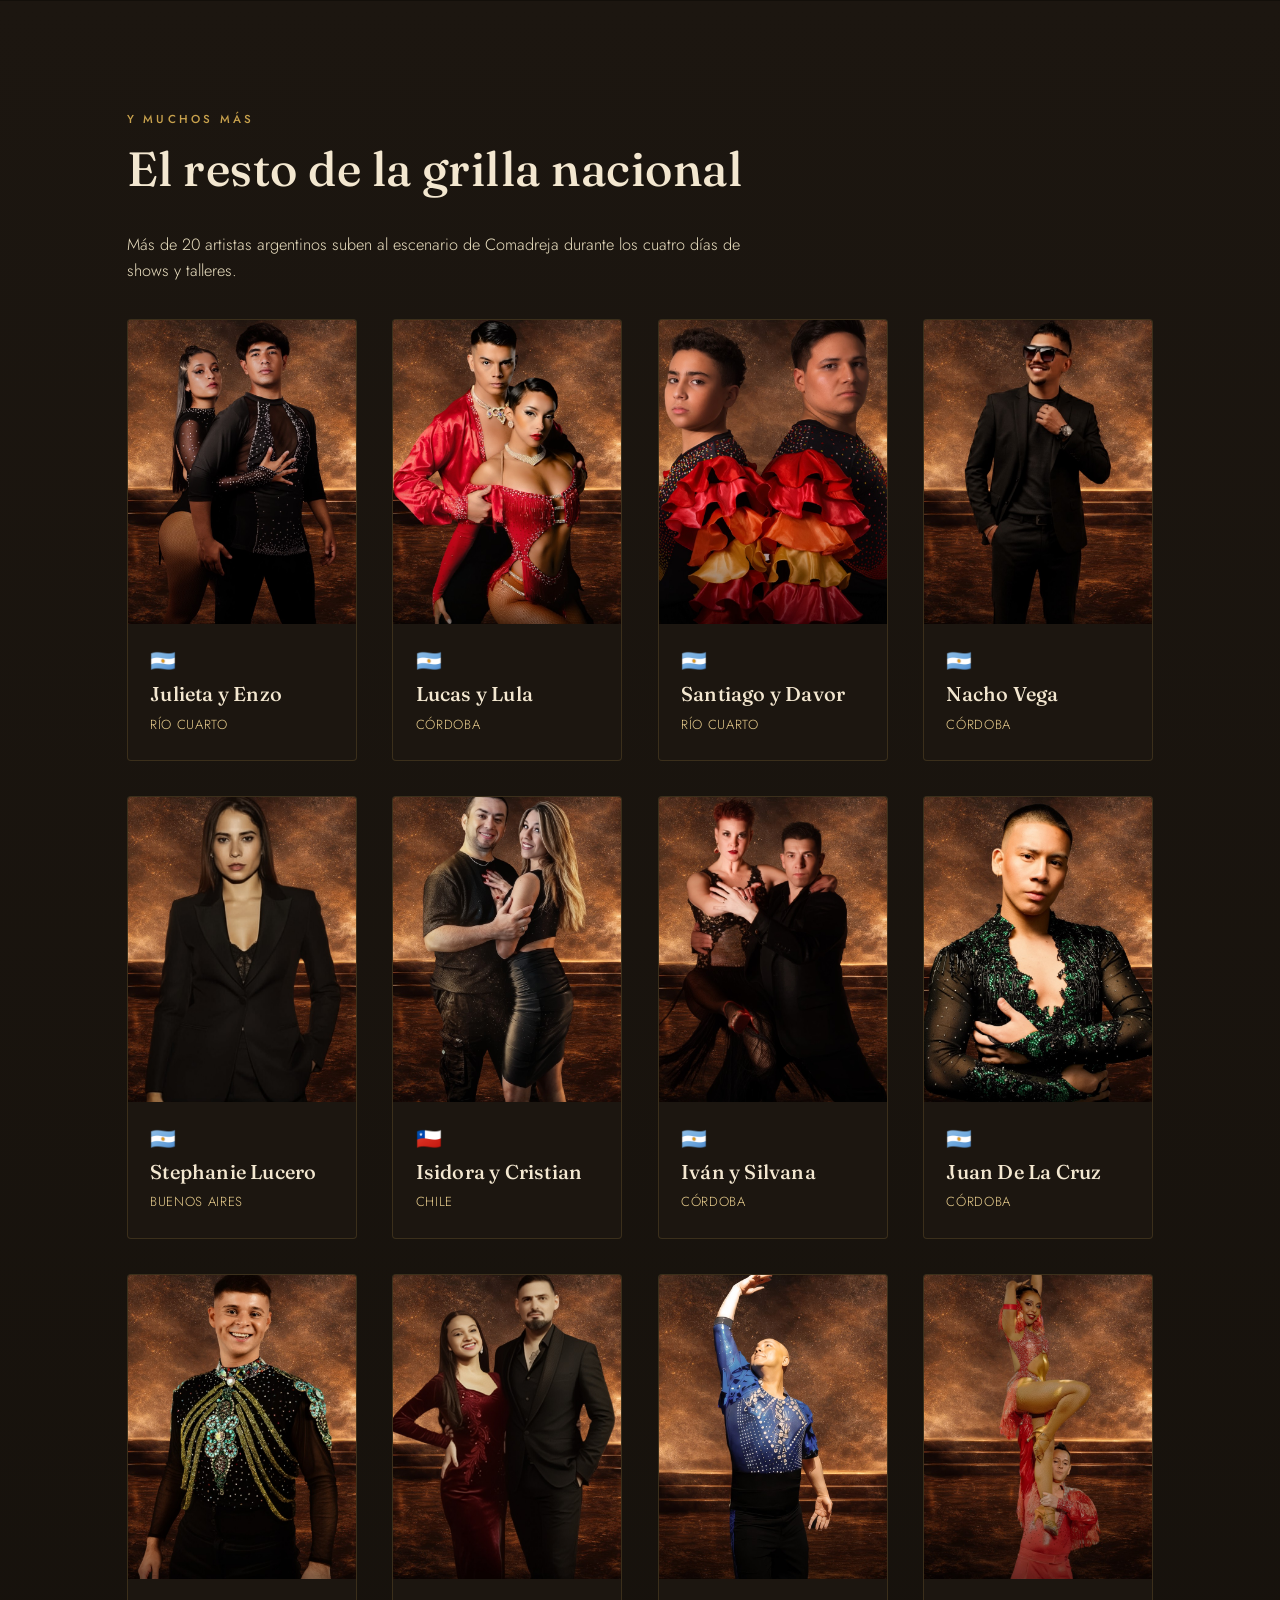
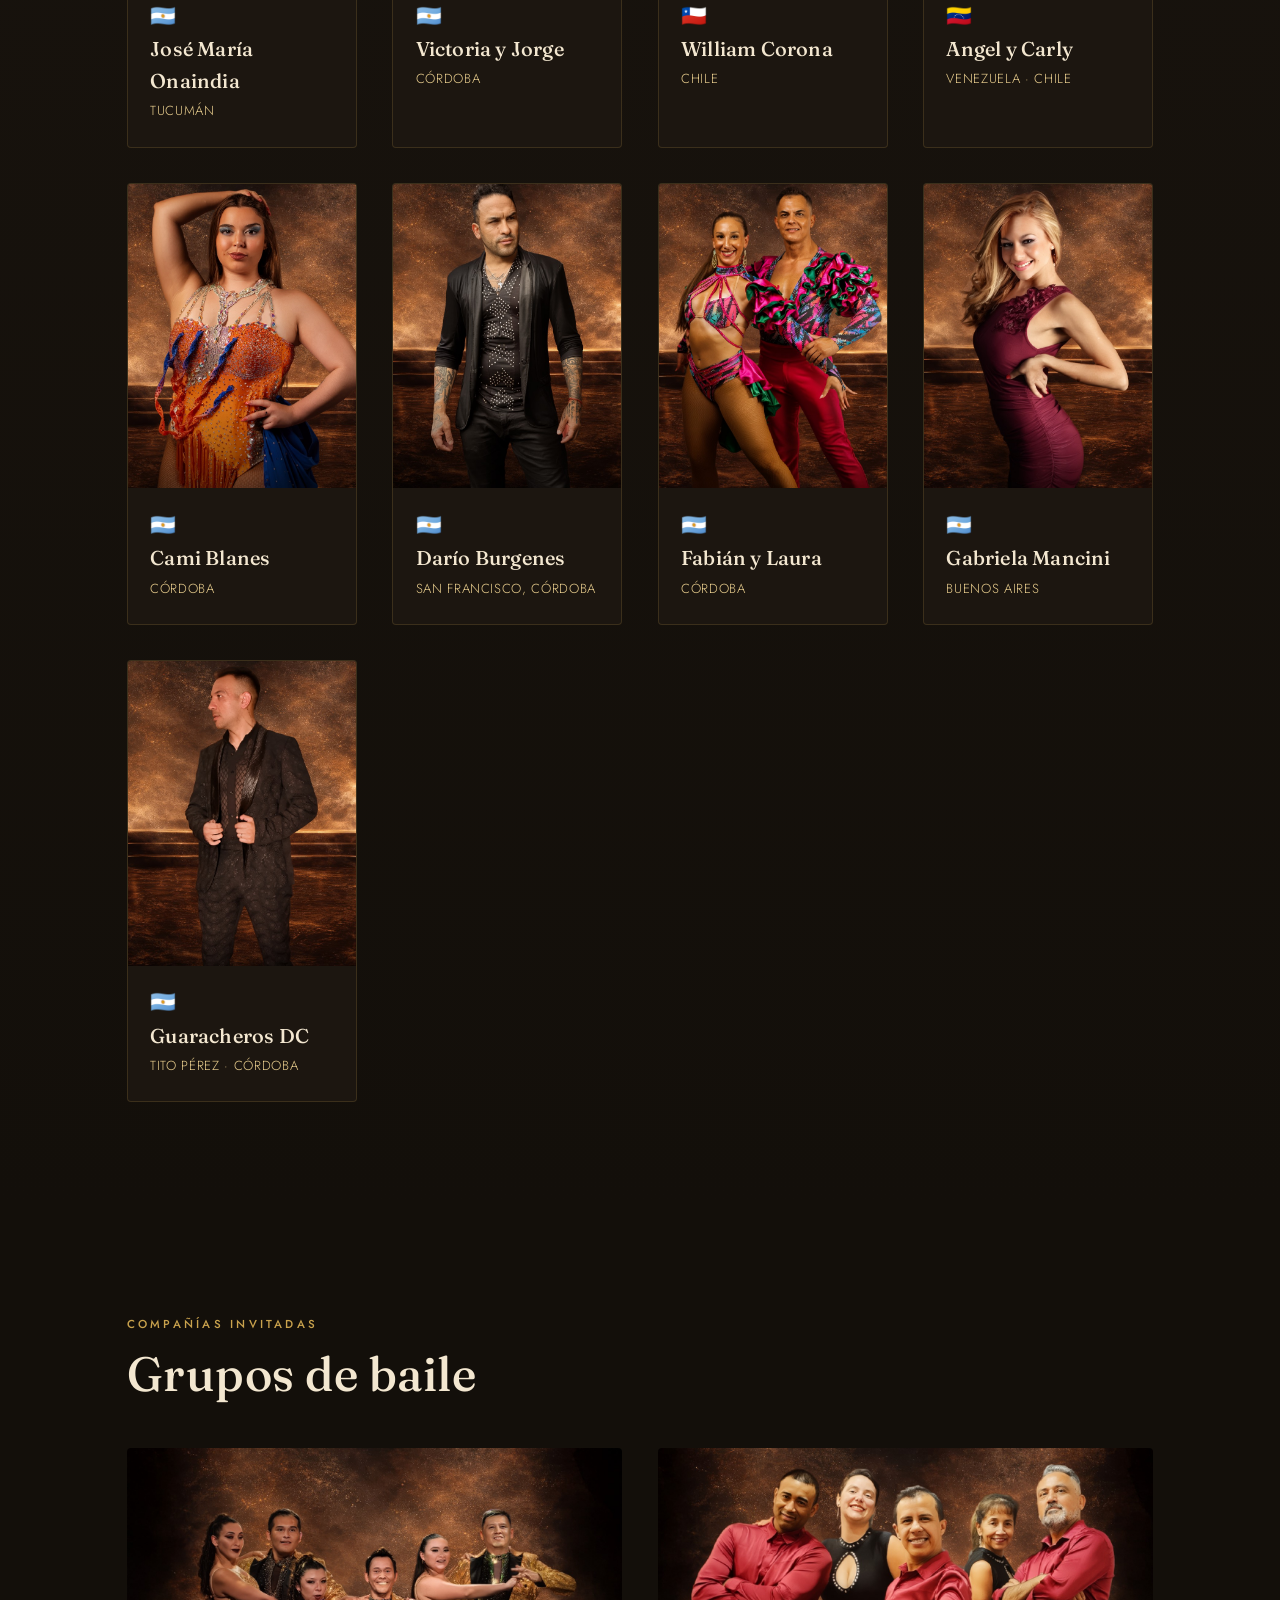
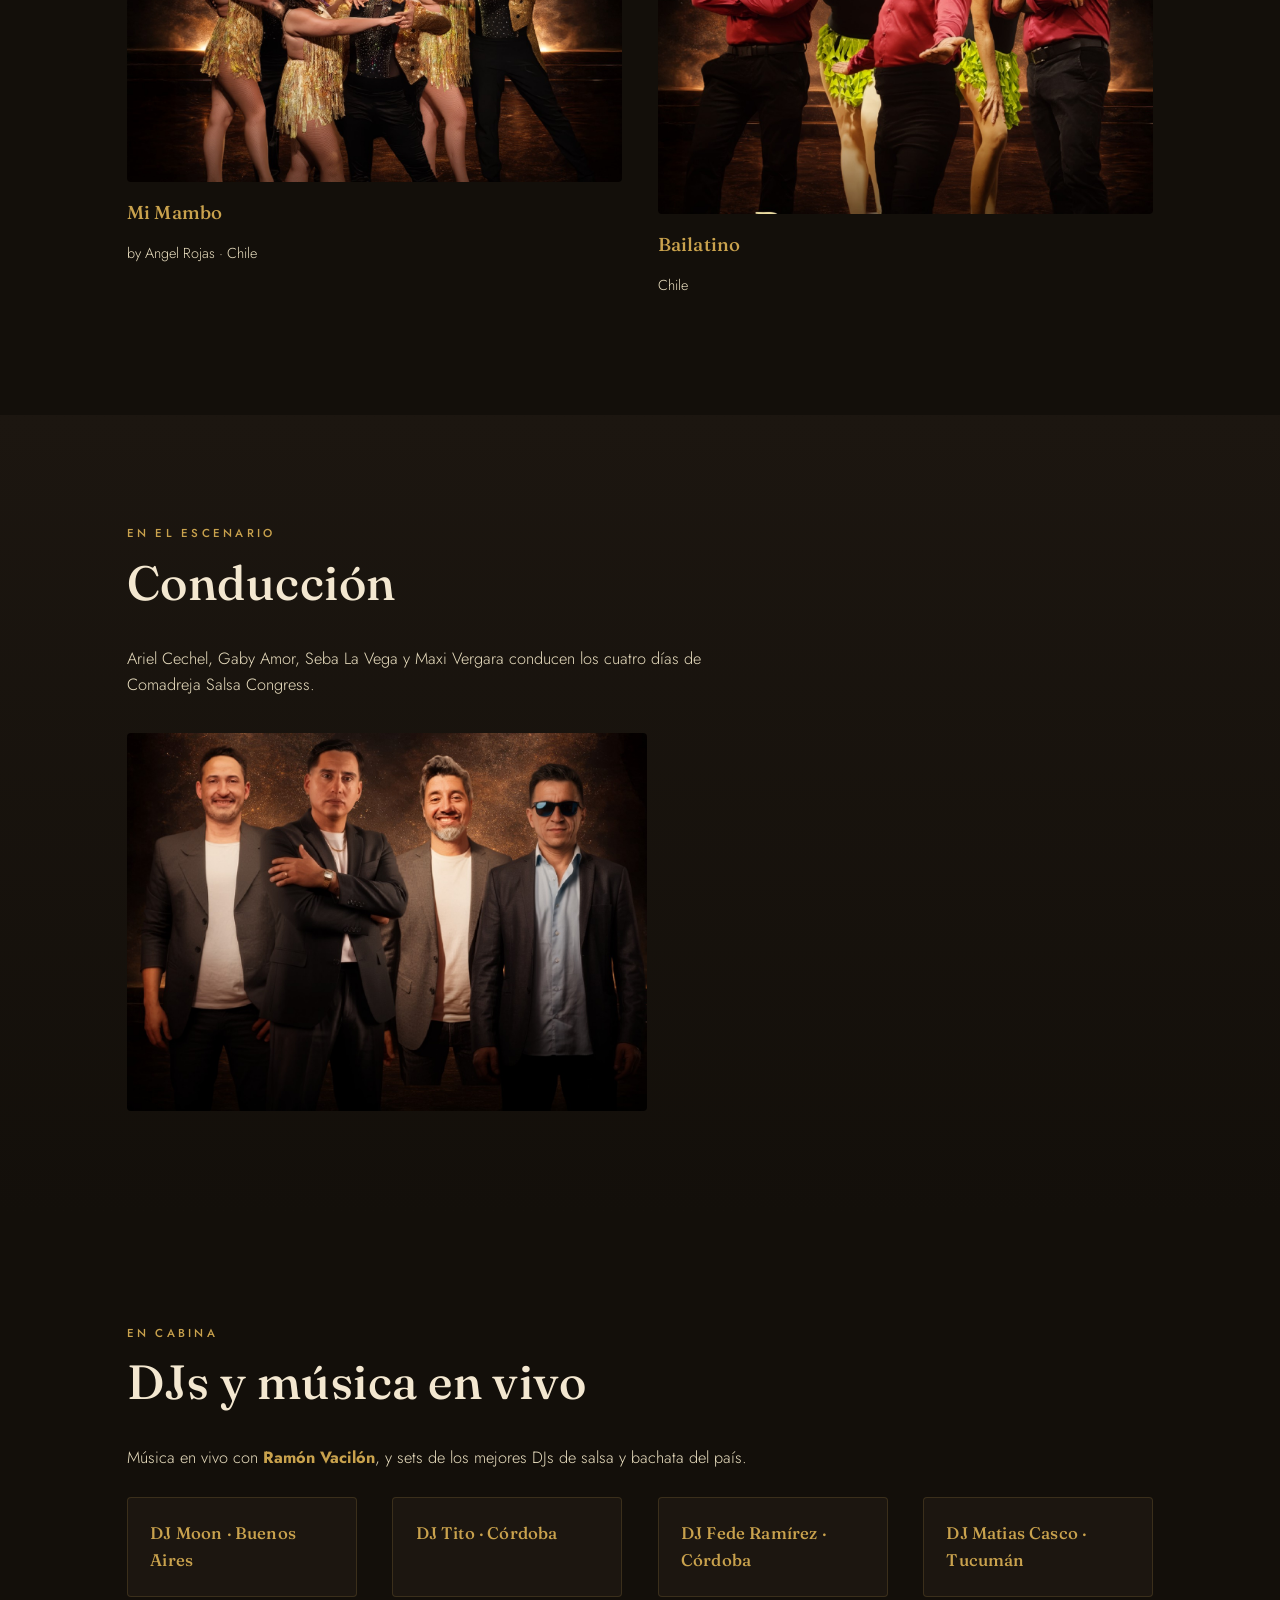
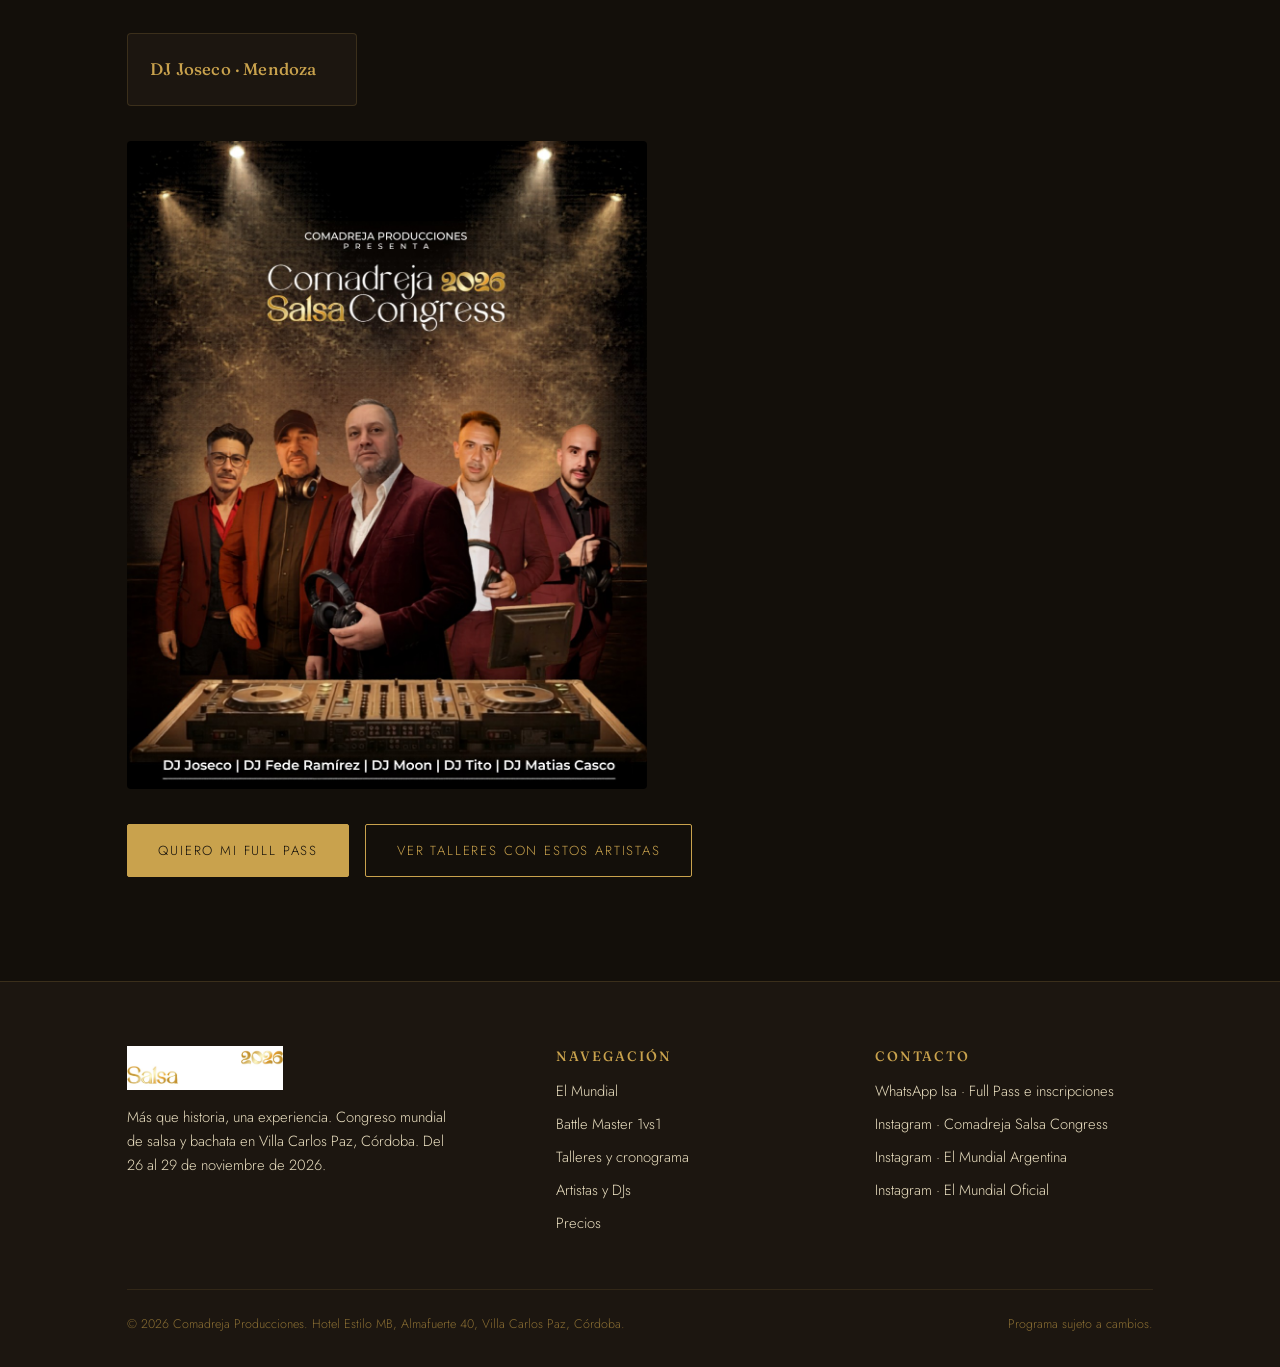
==== commit 1a2e21ea: "Add photo cards for national artists, guest companies and hosts Replaces the plain-text tag list of " ====
--- a/artistas.html
+++ b/artistas.html
@@ -78,8 +78,174 @@
     <span class="eyebrow">Y muchos más</span>
     <h2 class="kicker-title">El resto de la grilla nacional</h2>
     <p class="lede" style="margin-top:1rem">Más de 20 artistas argentinos suben al escenario de Comadreja durante los cuatro días de shows y talleres.</p>
-    <div style="margin-top:1.4rem"><span class="tag">Ángel Rojas y Carla Martínez</span><span class="tag">Cristian Paredes e Isadora Jacob</span><span class="tag">Gabriela Mancini</span><span class="tag">Stephanie Lucero</span><span class="tag">Iván y Vichy</span><span class="tag">Fabián y Laura</span><span class="tag">Lucas y Lula</span><span class="tag">Aquiles Goro</span><span class="tag">Cato Sosa</span><span class="tag">Nacho Vega</span><span class="tag">Juan De La Cruz</span><span class="tag">Santiago y Davor</span><span class="tag">Aymará</span><span class="tag">Darío Burguenes</span><span class="tag">Julieta y Enzo</span><span class="tag">Jorge López</span><span class="tag">y muchos más</span></div>
-    <img src="assets/img/lineup-group.jpg" alt="Grupo completo de artistas del Comadreja Salsa Congress 2026" style="border-radius:4px;margin-top:2.2rem;max-width:520px">
+    <div class="grid grid-4" style="margin-top:2.2rem">
+      <div class="artist">
+      <img src="assets/img/artist-julieta-enzo.jpg" alt="Julieta y Enzo, artista nacional invitado desde Río Cuarto">
+      <div class="artist-info">
+        <span class="flag">🇦🇷</span>
+        <h3>Julieta y Enzo</h3>
+        <p>Río Cuarto</p>
+      </div>
+    </div>
+<div class="artist">
+      <img src="assets/img/artist-lucas-lula.jpg" alt="Lucas y Lula, artista nacional invitado desde Córdoba">
+      <div class="artist-info">
+        <span class="flag">🇦🇷</span>
+        <h3>Lucas y Lula</h3>
+        <p>Córdoba</p>
+      </div>
+    </div>
+<div class="artist">
+      <img src="assets/img/artist-santiago-davor.jpg" alt="Santiago y Davor, artista nacional invitado desde Río Cuarto">
+      <div class="artist-info">
+        <span class="flag">🇦🇷</span>
+        <h3>Santiago y Davor</h3>
+        <p>Río Cuarto</p>
+      </div>
+    </div>
+<div class="artist">
+      <img src="assets/img/artist-nacho-vega.jpg" alt="Nacho Vega, artista nacional invitado desde Córdoba">
+      <div class="artist-info">
+        <span class="flag">🇦🇷</span>
+        <h3>Nacho Vega</h3>
+        <p>Córdoba</p>
+      </div>
+    </div>
+<div class="artist">
+      <img src="assets/img/artist-stephanie-lucero.jpg" alt="Stephanie Lucero, artista nacional invitado desde Buenos Aires">
+      <div class="artist-info">
+        <span class="flag">🇦🇷</span>
+        <h3>Stephanie Lucero</h3>
+        <p>Buenos Aires</p>
+      </div>
+    </div>
+<div class="artist">
+      <img src="assets/img/artist-isidora-cristian.jpg" alt="Isidora y Cristian, artista nacional invitado desde Chile">
+      <div class="artist-info">
+        <span class="flag">🇨🇱</span>
+        <h3>Isidora y Cristian</h3>
+        <p>Chile</p>
+      </div>
+    </div>
+<div class="artist">
+      <img src="assets/img/artist-ivan-silvana.jpg" alt="Iván y Silvana, artista nacional invitado desde Córdoba">
+      <div class="artist-info">
+        <span class="flag">🇦🇷</span>
+        <h3>Iván y Silvana</h3>
+        <p>Córdoba</p>
+      </div>
+    </div>
+<div class="artist">
+      <img src="assets/img/artist-juan-de-la-cruz.jpg" alt="Juan De La Cruz, artista nacional invitado desde Córdoba">
+      <div class="artist-info">
+        <span class="flag">🇦🇷</span>
+        <h3>Juan De La Cruz</h3>
+        <p>Córdoba</p>
+      </div>
+    </div>
+<div class="artist">
+      <img src="assets/img/artist-jose-maria-onaindia.jpg" alt="José María Onaindia, artista nacional invitado desde Tucumán">
+      <div class="artist-info">
+        <span class="flag">🇦🇷</span>
+        <h3>José María Onaindia</h3>
+        <p>Tucumán</p>
+      </div>
+    </div>
+<div class="artist">
+      <img src="assets/img/artist-victoria-jorge.jpg" alt="Victoria y Jorge, artista nacional invitado desde Córdoba">
+      <div class="artist-info">
+        <span class="flag">🇦🇷</span>
+        <h3>Victoria y Jorge</h3>
+        <p>Córdoba</p>
+      </div>
+    </div>
+<div class="artist">
+      <img src="assets/img/artist-william-corona.jpg" alt="William Corona, artista nacional invitado desde Chile">
+      <div class="artist-info">
+        <span class="flag">🇨🇱</span>
+        <h3>William Corona</h3>
+        <p>Chile</p>
+      </div>
+    </div>
+<div class="artist">
+      <img src="assets/img/artist-angel-carly.jpg" alt="Angel y Carly, artista nacional invitado desde Venezuela · Chile">
+      <div class="artist-info">
+        <span class="flag">🇻🇪</span>
+        <h3>Angel y Carly</h3>
+        <p>Venezuela · Chile</p>
+      </div>
+    </div>
+<div class="artist">
+      <img src="assets/img/artist-cami-blanes.jpg" alt="Cami Blanes, artista nacional invitado desde Córdoba">
+      <div class="artist-info">
+        <span class="flag">🇦🇷</span>
+        <h3>Cami Blanes</h3>
+        <p>Córdoba</p>
+      </div>
+    </div>
+<div class="artist">
+      <img src="assets/img/artist-dario-burgenes.jpg" alt="Darío Burgenes, artista nacional invitado desde San Francisco, Córdoba">
+      <div class="artist-info">
+        <span class="flag">🇦🇷</span>
+        <h3>Darío Burgenes</h3>
+        <p>San Francisco, Córdoba</p>
+      </div>
+    </div>
+<div class="artist">
+      <img src="assets/img/artist-fabian-laura.jpg" alt="Fabián y Laura, artista nacional invitado desde Córdoba">
+      <div class="artist-info">
+        <span class="flag">🇦🇷</span>
+        <h3>Fabián y Laura</h3>
+        <p>Córdoba</p>
+      </div>
+    </div>
+<div class="artist">
+      <img src="assets/img/artist-gabriela-mancini.jpg" alt="Gabriela Mancini, artista nacional invitado desde Buenos Aires">
+      <div class="artist-info">
+        <span class="flag">🇦🇷</span>
+        <h3>Gabriela Mancini</h3>
+        <p>Buenos Aires</p>
+      </div>
+    </div>
+<div class="artist">
+      <img src="assets/img/artist-guaracheros-dc.jpg" alt="Guaracheros DC, artista nacional invitado desde Tito Pérez · Córdoba">
+      <div class="artist-info">
+        <span class="flag">🇦🇷</span>
+        <h3>Guaracheros DC</h3>
+        <p>Tito Pérez · Córdoba</p>
+      </div>
+    </div>
+
+    </div>
+  </div>
+</section>
+
+<section class="section">
+  <div class="container">
+    <span class="eyebrow">Compañías invitadas</span>
+    <h2 class="kicker-title">Grupos de baile</h2>
+    <div class="grid grid-2" style="margin-top:2.2rem">
+      <div>
+      <img src="assets/img/group-mi-mambo.jpg" alt="Mi Mambo, compañía invitada de by Angel Rojas · Chile" style="border-radius:4px;width:100%">
+      <h3 style="margin-top:1rem" class="gold">Mi Mambo</h3>
+      <p style="color:var(--cream-2);font-size:.9rem;letter-spacing:0;text-transform:none">by Angel Rojas · Chile</p>
+    </div>
+<div>
+      <img src="assets/img/group-bailatino.jpg" alt="Bailatino, compañía invitada de Chile" style="border-radius:4px;width:100%">
+      <h3 style="margin-top:1rem" class="gold">Bailatino</h3>
+      <p style="color:var(--cream-2);font-size:.9rem;letter-spacing:0;text-transform:none">Chile</p>
+    </div>
+
+    </div>
+  </div>
+</section>
+
+<section class="section section-wine">
+  <div class="container">
+    <span class="eyebrow">En el escenario</span>
+    <h2 class="kicker-title">Conducción</h2>
+    <p class="lede" style="margin-top:1rem">Ariel Cechel, Gaby Amor, Seba La Vega y Maxi Vergara conducen los cuatro días de Comadreja Salsa Congress.</p>
+    <img src="assets/img/group-locutores.jpg" alt="Ariel Cechel, Gaby Amor, Seba La Vega y Maxi Vergara, conducción del Comadreja Salsa Congress 2026" style="border-radius:4px;margin-top:2.2rem;max-width:520px">
   </div>
 </section>
 
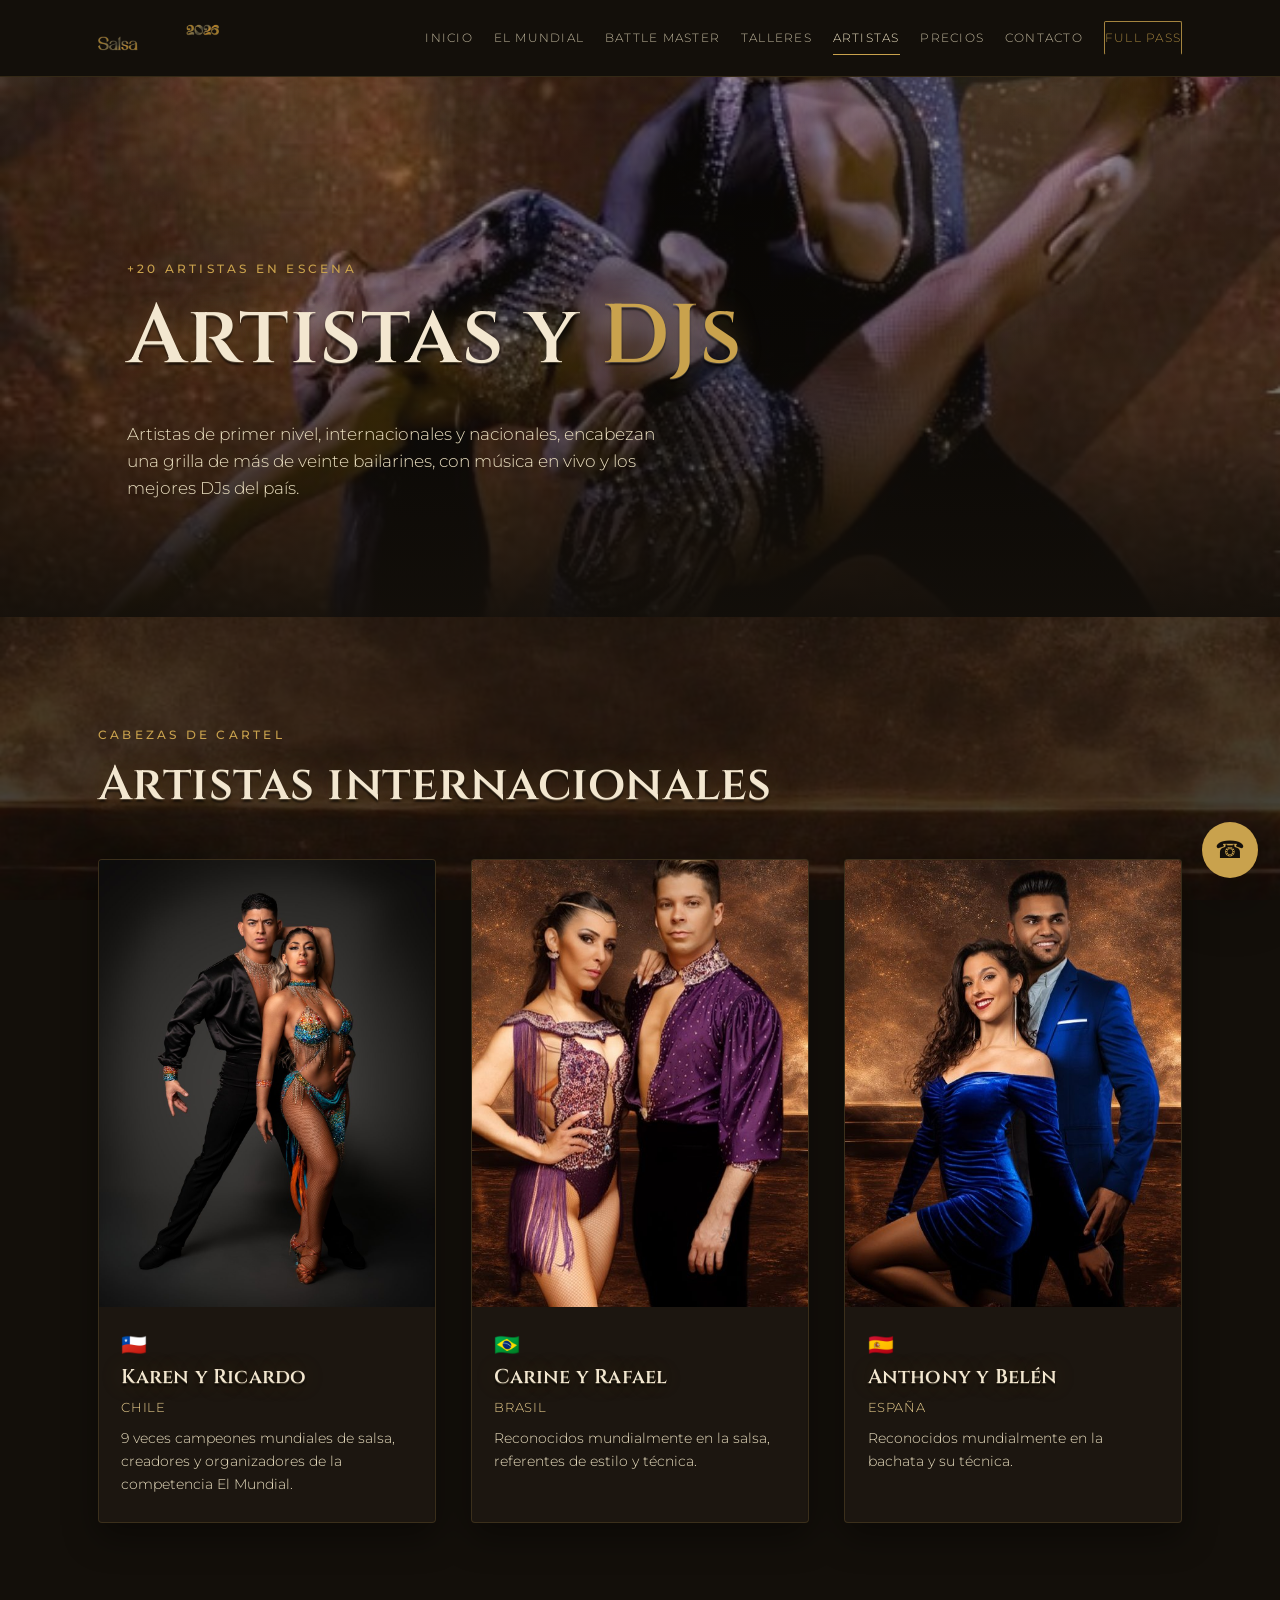
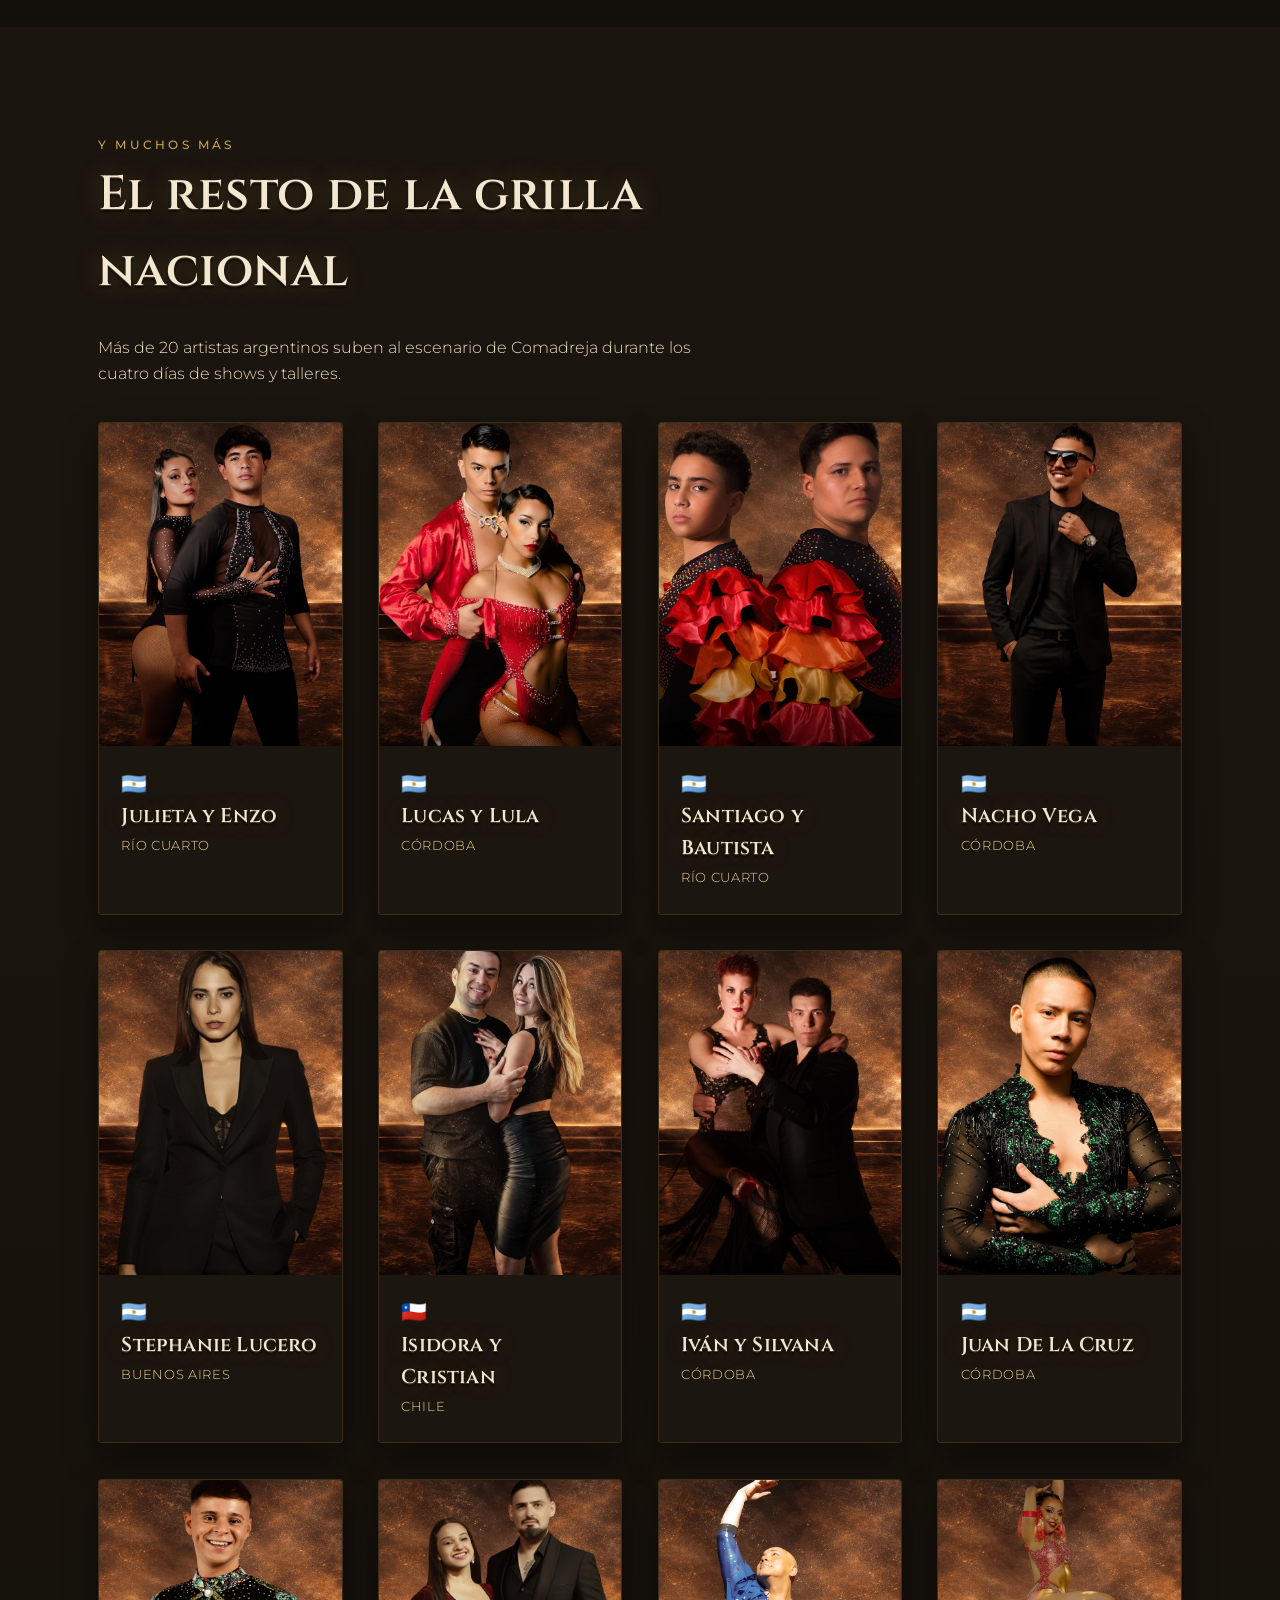
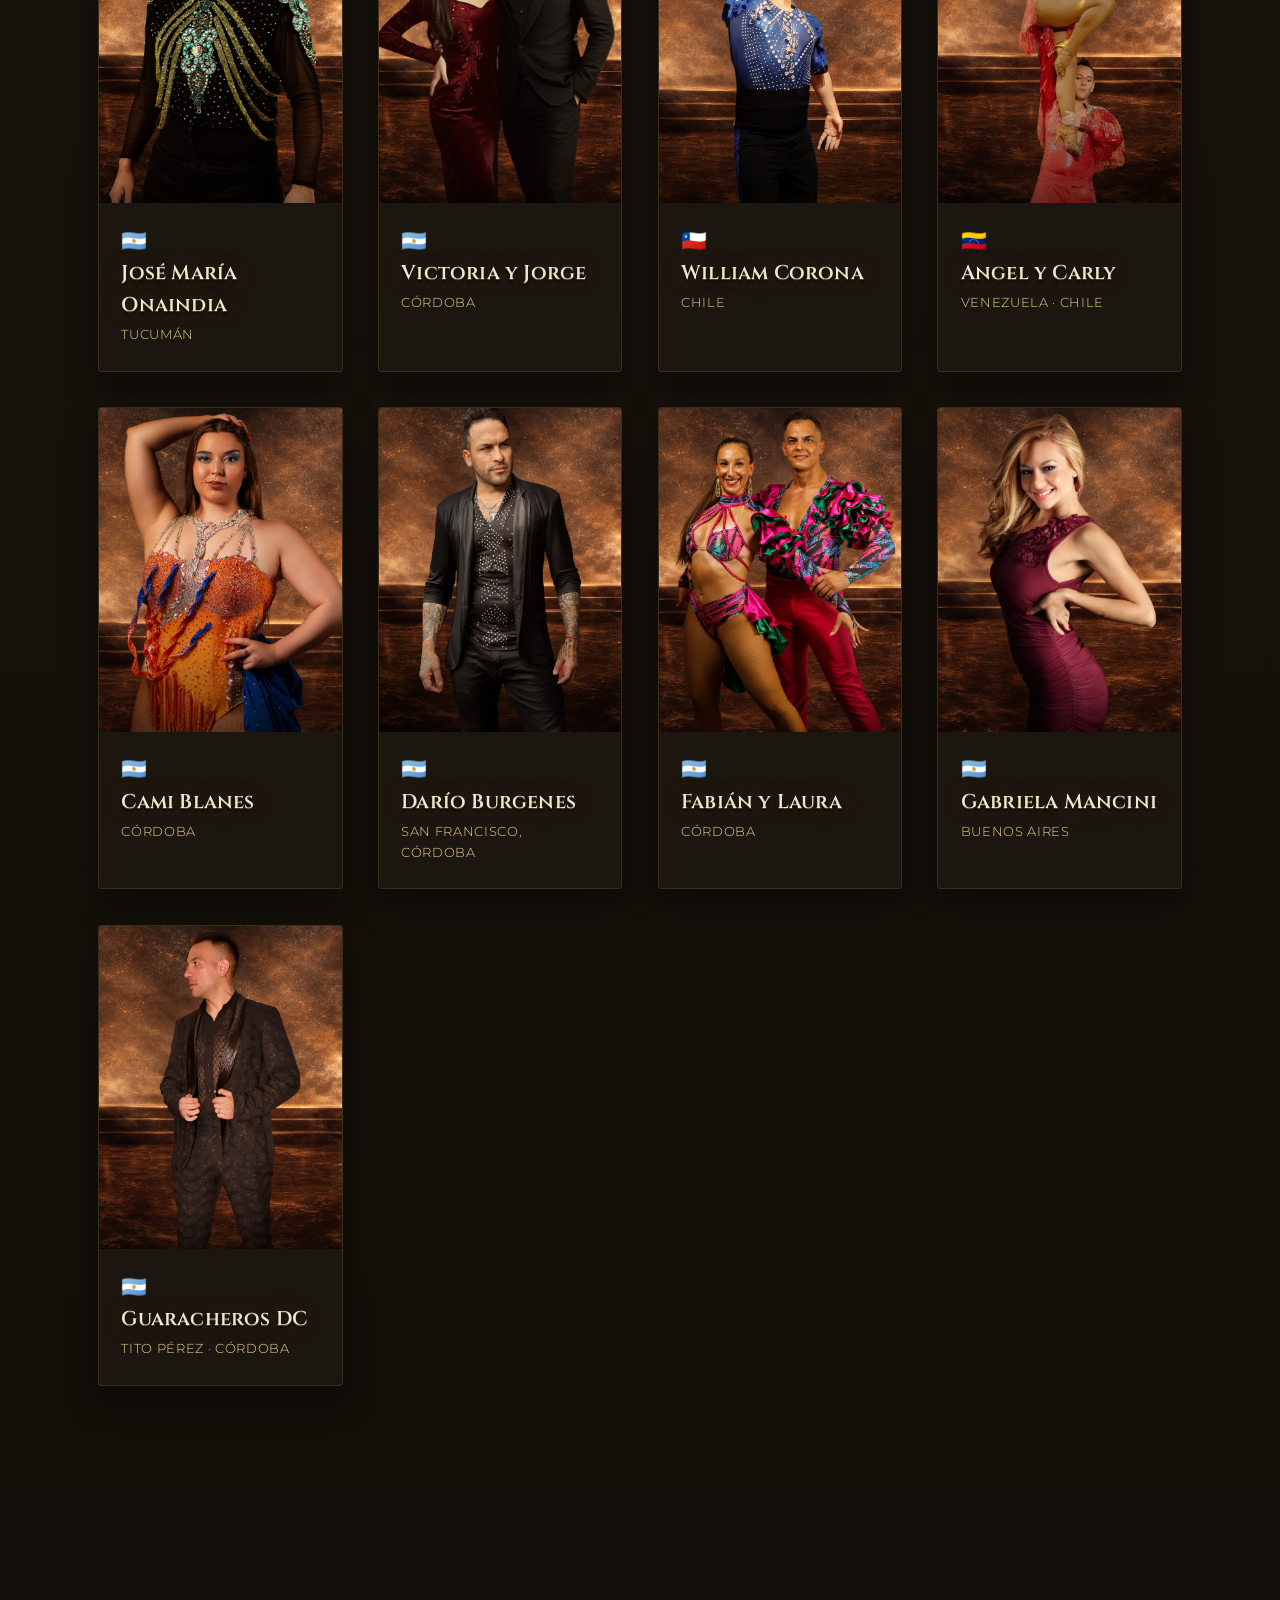
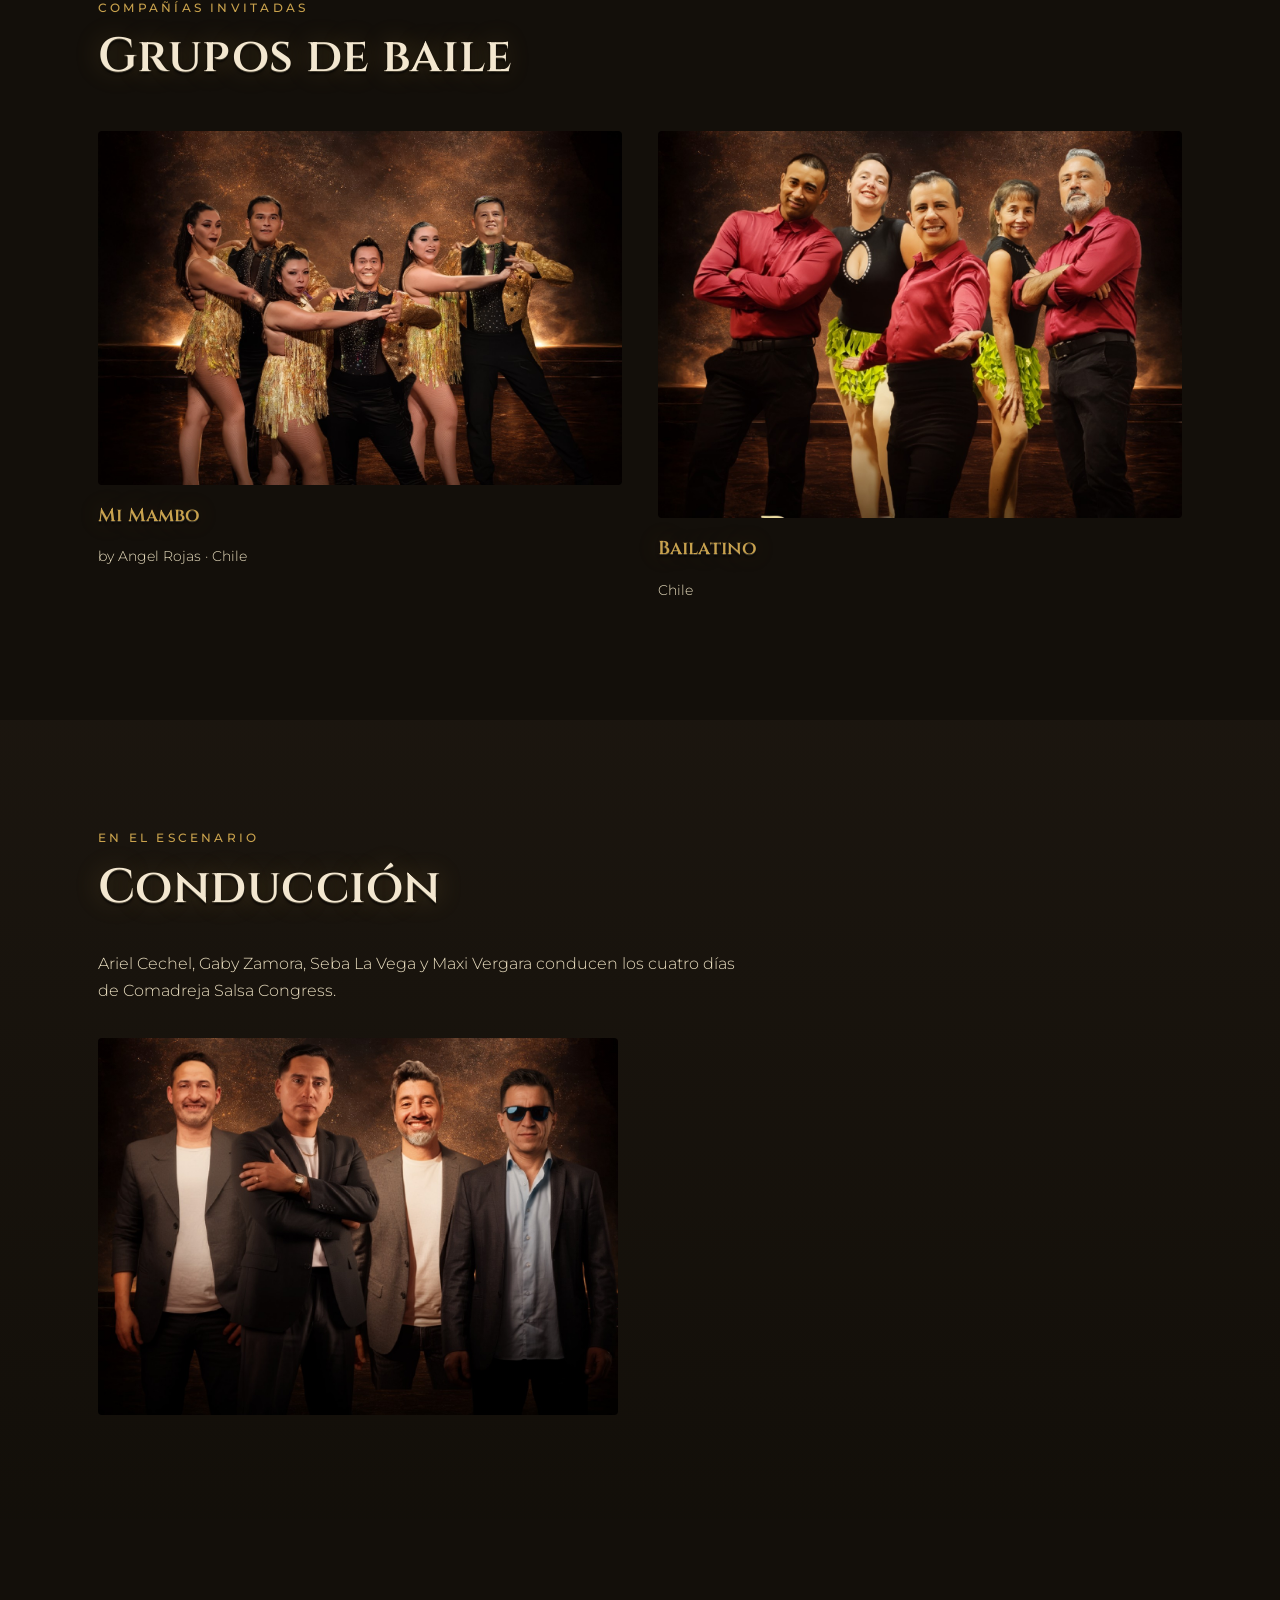
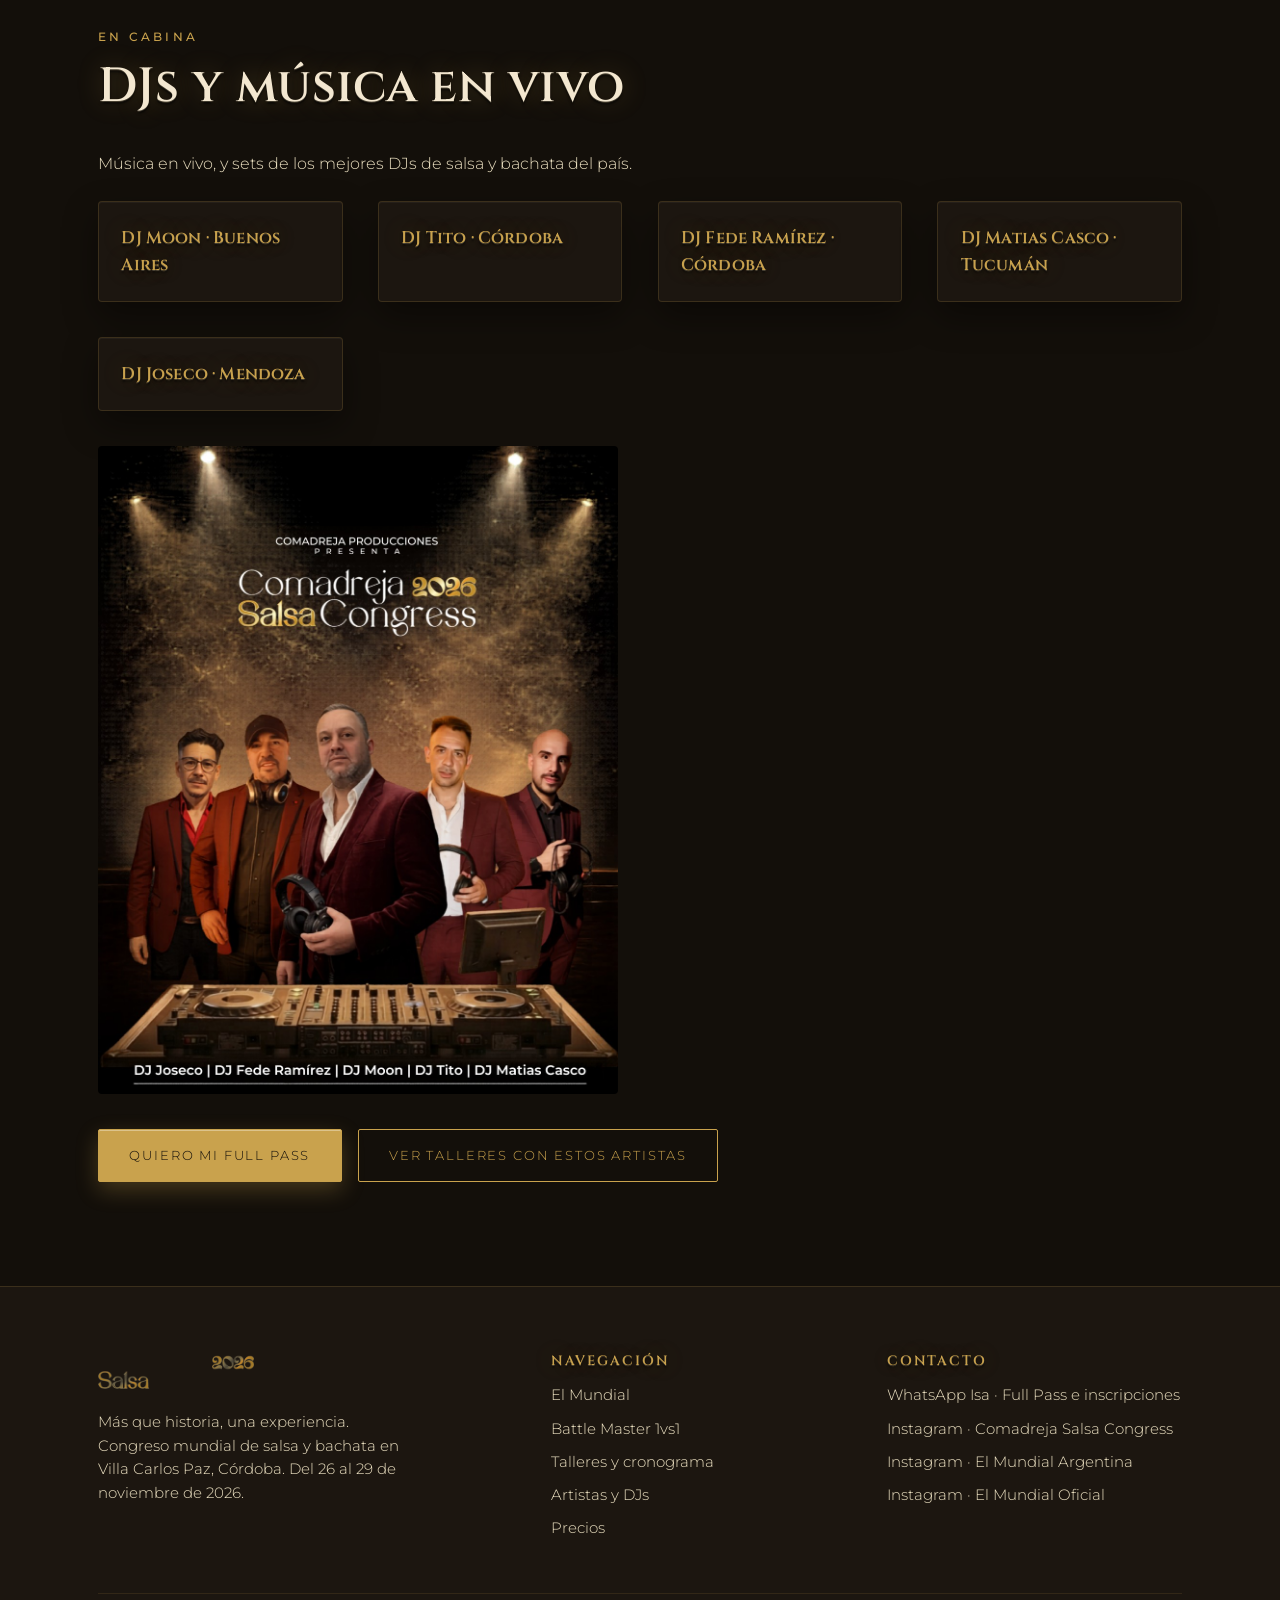
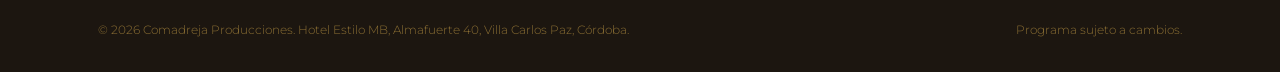
==== commit e57113fe: "Full logo wordmark in hero, fix hero framing, YouTube facade, content fixes - H1 now uses all four l" ====
--- a/artistas.html
+++ b/artistas.html
@@ -32,7 +32,7 @@
   <div class="hero-inner">
     <span class="eyebrow">+20 artistas en escena</span>
     <h1>Artistas y <span class="gold">DJs</span></h1>
-    <p class="hero-sub">Tres parejas internacionales de primer nivel encabezan una grilla de más de veinte bailarines nacionales, con música en vivo y los mejores DJs del país.</p>
+    <p class="hero-sub">Artistas de primer nivel, internacionales y nacionales, encabezan una grilla de más de veinte bailarines, con música en vivo y los mejores DJs del país.</p>
   </div>
 </section>
 
@@ -96,10 +96,10 @@
       </div>
     </div>
 <div class="artist">
-      <img src="assets/img/artist-santiago-davor.jpg" alt="Santiago y Davor, artista nacional invitado desde Río Cuarto">
-      <div class="artist-info">
-        <span class="flag">🇦🇷</span>
-        <h3>Santiago y Davor</h3>
+      <img src="assets/img/artist-santiago-davor.jpg" alt="Santiago y Bautista, artista nacional invitado desde Río Cuarto">
+      <div class="artist-info">
+        <span class="flag">🇦🇷</span>
+        <h3>Santiago y Bautista</h3>
         <p>Río Cuarto</p>
       </div>
     </div>
@@ -244,8 +244,8 @@
   <div class="container">
     <span class="eyebrow">En el escenario</span>
     <h2 class="kicker-title">Conducción</h2>
-    <p class="lede" style="margin-top:1rem">Ariel Cechel, Gaby Amor, Seba La Vega y Maxi Vergara conducen los cuatro días de Comadreja Salsa Congress.</p>
-    <img src="assets/img/group-locutores.jpg" alt="Ariel Cechel, Gaby Amor, Seba La Vega y Maxi Vergara, conducción del Comadreja Salsa Congress 2026" style="border-radius:4px;margin-top:2.2rem;max-width:520px">
+    <p class="lede" style="margin-top:1rem">Ariel Cechel, Gaby Zamora, Seba La Vega y Maxi Vergara conducen los cuatro días de Comadreja Salsa Congress.</p>
+    <img src="assets/img/group-locutores.jpg" alt="Ariel Cechel, Gaby Zamora, Seba La Vega y Maxi Vergara, conducción del Comadreja Salsa Congress 2026" style="border-radius:4px;margin-top:2.2rem;max-width:520px">
   </div>
 </section>
 
@@ -253,7 +253,7 @@
   <div class="container">
     <span class="eyebrow">En cabina</span>
     <h2 class="kicker-title">DJs y música en vivo</h2>
-    <p class="lede" style="margin-top:1rem">Música en vivo con <b class="gold">Ramón Vacilón</b>, y sets de los mejores DJs de salsa y bachata del país.</p>
+    <p class="lede" style="margin-top:1rem">Música en vivo, y sets de los mejores DJs de salsa y bachata del país.</p>
     <div class="grid grid-4" style="margin-top:1.6rem">
       <div class="card" style="padding:1.4rem"><h3 style="font-size:1.05rem;margin:0" class="gold">DJ Moon · Buenos Aires</h3></div><div class="card" style="padding:1.4rem"><h3 style="font-size:1.05rem;margin:0" class="gold">DJ Tito · Córdoba</h3></div><div class="card" style="padding:1.4rem"><h3 style="font-size:1.05rem;margin:0" class="gold">DJ Fede Ramírez · Córdoba</h3></div><div class="card" style="padding:1.4rem"><h3 style="font-size:1.05rem;margin:0" class="gold">DJ Matias Casco · Tucumán</h3></div><div class="card" style="padding:1.4rem"><h3 style="font-size:1.05rem;margin:0" class="gold">DJ Joseco · Mendoza</h3></div>
     </div>
--- a/css/styles.css
+++ b/css/styles.css
@@ -1,4 +1,4 @@
-@import url('https://fonts.googleapis.com/css2?family=Fraunces:ital,opsz,wght@0,9..144,300;0,9..144,500;0,9..144,600;1,9..144,500&family=Jost:wght@300;400;500;600&display=swap');
+@import url('https://fonts.googleapis.com/css2?family=Cinzel:wght@400;500;600;700;900&family=Montserrat:wght@300;400;500;600;700&display=swap');
 
 :root{
   --ink:#130F0A;
@@ -22,28 +22,39 @@
   margin:0;
   background:var(--ink);
   color:var(--cream);
-  font-family:'Jost',sans-serif;
+  font-family:'Montserrat',sans-serif;
   font-weight:300;
   line-height:1.6;
   -webkit-font-smoothing:antialiased;
+  position:relative;
+}
+body::before{
+  content:'';
+  position:fixed;inset:0;z-index:-1;
+  background:url('../assets/img/stage-bg.jpg') center/cover no-repeat fixed;
+  opacity:.22;
+  pointer-events:none;
 }
 img{max-width:100%;display:block}
 a{color:inherit;text-decoration:none}
 h1,h2,h3,h4{
-  font-family:'Fraunces',serif;
-  font-weight:500;
+  font-family:'Cinzel',serif;
+  font-weight:600;
   margin:0 0 .5em;
   letter-spacing:.01em;
-}
+  text-shadow:0 1px 0 rgba(255,241,199,.22),0 3px 2px rgba(0,0,0,.55),0 0 26px rgba(201,162,77,.3);
+}
+.section-cream h1,.section-cream h2,.section-cream h3{text-shadow:0 1px 0 rgba(255,255,255,.6),0 2px 3px rgba(43,36,26,.18)}
+b,strong{font-weight:700}
 .eyebrow{
-  font-family:'Jost',sans-serif;
+  font-family:'Montserrat',sans-serif;
   text-transform:uppercase;
   letter-spacing:.28em;
   font-size:.72rem;
   color:var(--gold);
   font-weight:500;
 }
-.container{max-width:1180px;margin:0 auto;padding:0 6vw}
+.container{max-width:1180px;margin:0 auto;padding:0 clamp(20px,6vw,48px)}
 section{position:relative}
 .gold{color:var(--gold)}
 .wine{color:var(--wine-light)}
@@ -59,19 +70,19 @@
 /* nav */
 .nav{
   position:sticky;top:0;z-index:60;
-  background:rgba(19,15,10,.86);
-  backdrop-filter:blur(10px);
+  background:var(--ink);
   border-bottom:1px solid rgba(201,162,77,.18);
 }
 .nav-inner{
-  max-width:1180px;margin:0 auto;padding:0 6vw;
+  max-width:1180px;margin:0 auto;padding:0 clamp(20px,6vw,48px);
   display:flex;align-items:center;justify-content:space-between;
-  height:76px;
-}
-.nav-logo img{height:38px;width:auto}
-.nav-links{display:flex;gap:2rem;align-items:center}
+  height:76px;gap:1rem;
+}
+.nav-logo{flex-shrink:0}
+.nav-logo img{height:34px;width:auto;display:block}
+.nav-links{display:flex;gap:1.3rem;align-items:center}
 .nav-links a{
-  font-size:.82rem;text-transform:uppercase;letter-spacing:.14em;
+  font-size:.78rem;text-transform:uppercase;letter-spacing:.1em;white-space:nowrap;
   color:var(--cream-2);opacity:.8;padding:.4rem 0;border-bottom:1px solid transparent;
   transition:opacity .2s,border-color .2s;
 }
@@ -83,28 +94,29 @@
   transition:background .2s,color .2s;
 }
 .nav-cta:hover{background:var(--gold);color:var(--ink)!important}
-.nav-toggle{display:none;background:none;border:0;color:var(--gold);font-size:1.6rem;cursor:pointer}
-
-@media (max-width:860px){
+.nav-toggle{display:none;background:none;border:0;color:var(--gold);font-size:1.6rem;cursor:pointer;flex-shrink:0}
+
+@media (max-width:1080px){
   .nav-links{
     position:fixed;inset:76px 0 0 0;background:var(--ink);
     flex-direction:column;justify-content:flex-start;padding:2.5rem 8vw;gap:1.6rem;
     transform:translateX(100%);transition:transform .3s ease;
+    overflow-y:auto;
   }
   .nav-links.open{transform:translateX(0)}
   .nav-toggle{display:block}
-  .nav-links a{font-size:1rem}
+  .nav-links a{font-size:1rem;white-space:normal}
 }
 
 /* buttons */
 .btn{
   display:inline-flex;align-items:center;gap:.6rem;
-  font-family:'Jost',sans-serif;font-size:.82rem;text-transform:uppercase;letter-spacing:.14em;
+  font-family:'Montserrat',sans-serif;font-size:.82rem;text-transform:uppercase;letter-spacing:.14em;
   padding:.95rem 1.9rem;border-radius:2px;border:1px solid var(--gold);
   transition:transform .25s,background .25s,color .25s;
 }
-.btn-solid{background:var(--gold);color:var(--ink)}
-.btn-solid:hover{background:var(--gold-light);transform:translateY(-2px)}
+.btn-solid{background:var(--gold);color:var(--ink);box-shadow:0 8px 22px rgba(201,162,77,.28),inset 0 1px 0 rgba(255,255,255,.35)}
+.btn-solid:hover{background:var(--gold-light);transform:translateY(-2px);box-shadow:0 12px 28px rgba(201,162,77,.4),inset 0 1px 0 rgba(255,255,255,.4)}
 .btn-ghost{color:var(--gold)}
 .btn-ghost:hover{background:var(--gold);color:var(--ink);transform:translateY(-2px)}
 .btn-wine{border-color:var(--wine-light);color:var(--cream);background:var(--wine)}
@@ -114,7 +126,7 @@
 /* hero */
 .hero{
   min-height:100vh;display:flex;align-items:flex-end;
-  background-size:cover;background-position:center;position:relative;
+  background-size:cover;background-position:center 20%;position:relative;
   padding:8rem 0 5rem;
 }
 .hero::before{
@@ -124,9 +136,16 @@
 .hero-inner{position:relative;z-index:2;max-width:1180px;margin:0 auto;padding:0 6vw;width:100%}
 .hero .eyebrow{margin-bottom:1rem;display:block}
 .hero h1{font-size:clamp(2.6rem,7vw,5.2rem);line-height:1.02;max-width:820px}
+.sr-only{position:absolute;width:1px;height:1px;padding:0;margin:-1px;overflow:hidden;clip:rect(0,0,0,0);white-space:nowrap;border:0}
+.h1-logo{display:flex;flex-wrap:wrap;align-items:center;gap:.32em .38em}
+.h1-mark{display:block;width:auto;filter:drop-shadow(0 3px 4px rgba(0,0,0,.55))}
+.h1-mark-comadreja{height:.85em}
+.h1-mark-congress{height:.89em}
+.h1-mark-salsa{height:.59em}
+.h1-mark-2026{height:.44em}
 .hero-sub{max-width:560px;color:var(--cream-2);font-size:1.05rem;margin:1.2rem 0 2.2rem}
 .hero-meta{display:flex;gap:2.4rem;flex-wrap:wrap;margin-top:2.5rem;font-size:.85rem;color:var(--gold-light);text-transform:uppercase;letter-spacing:.08em}
-.hero-meta b{display:block;font-family:'Fraunces',serif;font-size:1.15rem;color:var(--cream);font-weight:500;text-transform:none;letter-spacing:0}
+.hero-meta b{display:block;font-family:'Cinzel',serif;font-size:1.15rem;color:var(--cream);font-weight:500;text-transform:none;letter-spacing:0}
 
 /* spotlight signature motif, echoes the brand's stage-light artwork */
 .spotlights{position:absolute;inset:0;overflow:hidden;pointer-events:none;z-index:1}
@@ -143,7 +162,7 @@
 .section-cream{background:var(--cream);color:var(--charcoal)}
 .section-cream h1,.section-cream h2,.section-cream h3{color:var(--charcoal)}
 .section-cream .eyebrow{color:var(--gold-dim)}
-.section-wine{background:linear-gradient(180deg,var(--ink-2),var(--ink))}
+.section-wine{background:linear-gradient(180deg,rgba(28,22,16,.93),rgba(19,15,10,.93))}
 .grid{display:grid;gap:2.2rem}
 .grid-2{grid-template-columns:repeat(2,1fr)}
 .grid-3{grid-template-columns:repeat(3,1fr)}
@@ -159,6 +178,7 @@
 .card{
   background:var(--ink-2);border:1px solid rgba(201,162,77,.18);
   border-radius:4px;padding:2rem;
+  box-shadow:0 14px 34px rgba(0,0,0,.4),inset 0 1px 0 rgba(255,255,255,.04);
 }
 .card h3{font-size:1.3rem}
 .card-cream{background:#fff;border:1px solid rgba(43,36,26,.12)}
@@ -167,6 +187,7 @@
 .artist{
   position:relative;border-radius:4px;overflow:hidden;background:var(--ink-2);
   border:1px solid rgba(201,162,77,.18);
+  box-shadow:0 14px 34px rgba(0,0,0,.4);
 }
 .artist img{aspect-ratio:3/4;object-fit:cover;width:100%}
 .artist-info{padding:1.3rem 1.4rem 1.6rem}
@@ -178,9 +199,10 @@
 .price-card{
   border:1px solid rgba(201,162,77,.28);border-radius:4px;padding:2.2rem;
   background:var(--ink-2);
-}
-.price-card.featured{border-color:var(--gold);box-shadow:var(--shadow)}
-.price-card .amount{font-family:'Fraunces',serif;font-size:2.6rem;color:var(--gold-light);margin:.4rem 0 1.2rem}
+  box-shadow:0 14px 34px rgba(0,0,0,.4),inset 0 1px 0 rgba(255,255,255,.04);
+}
+.price-card.featured{border-color:var(--gold);box-shadow:var(--shadow),inset 0 1px 0 rgba(255,255,255,.06)}
+.price-card .amount{font-family:'Cinzel',serif;font-size:2.6rem;color:var(--gold-light);margin:.4rem 0 1.2rem}
 .price-list{list-style:none;margin:0 0 1.8rem;padding:0}
 .price-list li{
   display:flex;gap:.7rem;padding:.55rem 0;border-bottom:1px dashed rgba(201,162,77,.18);
@@ -198,10 +220,13 @@
 .day-block h3{font-size:1.5rem}
 .day-block .day-tag{color:var(--gold);font-size:.8rem;text-transform:uppercase;letter-spacing:.16em;margin-bottom:.3rem;display:block}
 .slot{display:flex;gap:1rem;padding:.5rem 0;border-bottom:1px solid rgba(201,162,77,.12);font-size:.94rem}
-.slot time{color:var(--gold-light);min-width:64px;font-family:'Fraunces',serif}
+.slot time{color:var(--gold-light);min-width:64px;font-family:'Cinzel',serif}
 .workshop-list{list-style:none;margin:0;padding:0}
-.workshop-list li{padding:.9rem 0;border-bottom:1px solid rgba(201,162,77,.14);font-size:.96rem;color:var(--cream-2)}
+.workshop-list li{padding:.9rem 0;border-bottom:1px solid rgba(201,162,77,.14);font-size:.96rem;color:var(--cream-2);display:flex;gap:1rem;align-items:center}
 .workshop-list b{color:var(--cream);font-weight:500}
+.workshop-list img{width:56px;height:56px;border-radius:50%;object-fit:cover;flex-shrink:0;border:1px solid rgba(201,162,77,.35)}
+.workshop-list a{color:var(--gold-light);white-space:nowrap}
+.workshop-list a:hover{color:var(--gold)}
 
 /* sede list */
 .sede-list{list-style:none;margin:0;padding:0;display:grid;grid-template-columns:repeat(2,1fr);gap:.6rem 2rem}
@@ -210,7 +235,7 @@
   display:flex;justify-content:space-between;align-items:center;gap:1rem;
   padding:.85rem 0;border-bottom:1px solid rgba(201,162,77,.14);
 }
-.sede-item .prov{font-family:'Fraunces',serif;font-size:1.05rem}
+.sede-item .prov{font-family:'Cinzel',serif;font-size:1.05rem}
 .sede-item .date{display:block;font-size:.78rem;color:var(--gold-light);text-transform:uppercase;letter-spacing:.06em}
 .sede-item a{font-size:.85rem;color:var(--gold);border-bottom:1px solid var(--gold-dim)}
 
@@ -234,12 +259,25 @@
 /* countdown */
 .countdown{display:flex;gap:1.6rem;flex-wrap:wrap}
 .countdown div{text-align:center}
-.countdown .num{font-family:'Fraunces',serif;font-size:2.4rem;color:var(--gold-light)}
+.countdown .num{font-family:'Cinzel',serif;font-size:2.4rem;color:var(--gold-light)}
 .countdown .lbl{font-size:.72rem;text-transform:uppercase;letter-spacing:.14em;color:var(--cream-2)}
 
 /* video */
 .video-wrap{border:1px solid rgba(201,162,77,.25);border-radius:4px;overflow:hidden}
 .video-wrap video,.video-wrap iframe{width:100%;display:block;aspect-ratio:16/9}
+.yt-facade{
+  aspect-ratio:16/9;background-size:cover;background-position:center;
+  position:relative;cursor:pointer;display:flex;align-items:center;justify-content:center;
+}
+.yt-facade::before{content:'';position:absolute;inset:0;background:rgba(19,15,10,.28);transition:background .2s}
+.yt-facade:hover::before{background:rgba(19,15,10,.12)}
+.yt-play{
+  position:relative;z-index:1;width:68px;height:68px;border-radius:50%;
+  background:rgba(19,15,10,.7);border:2px solid var(--gold);color:var(--gold-light);
+  display:flex;align-items:center;justify-content:center;font-size:1.4rem;padding-left:4px;
+  transition:transform .2s,background .2s;
+}
+.yt-facade:hover .yt-play{transform:scale(1.08);background:var(--gold);color:var(--ink)}
 
 .tag{
   display:inline-block;border:1px solid var(--gold-dim);color:var(--gold-light);
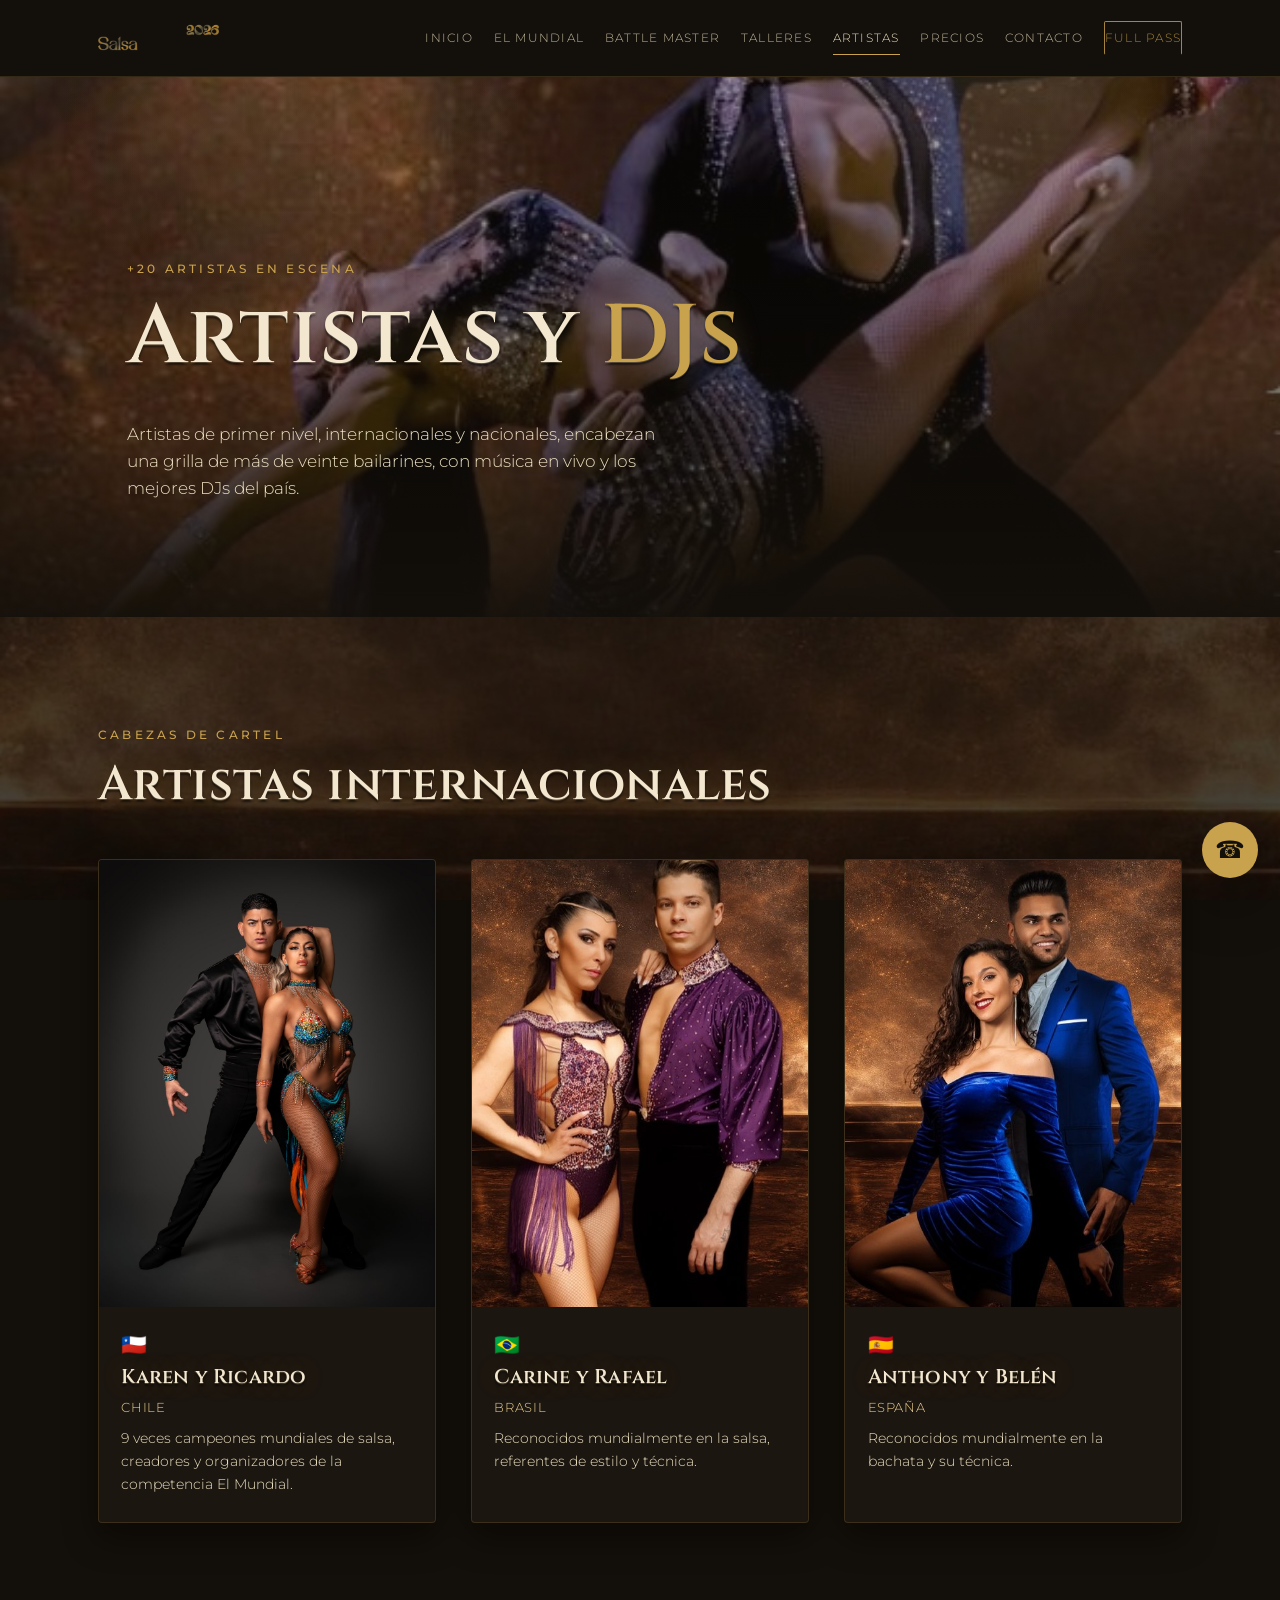
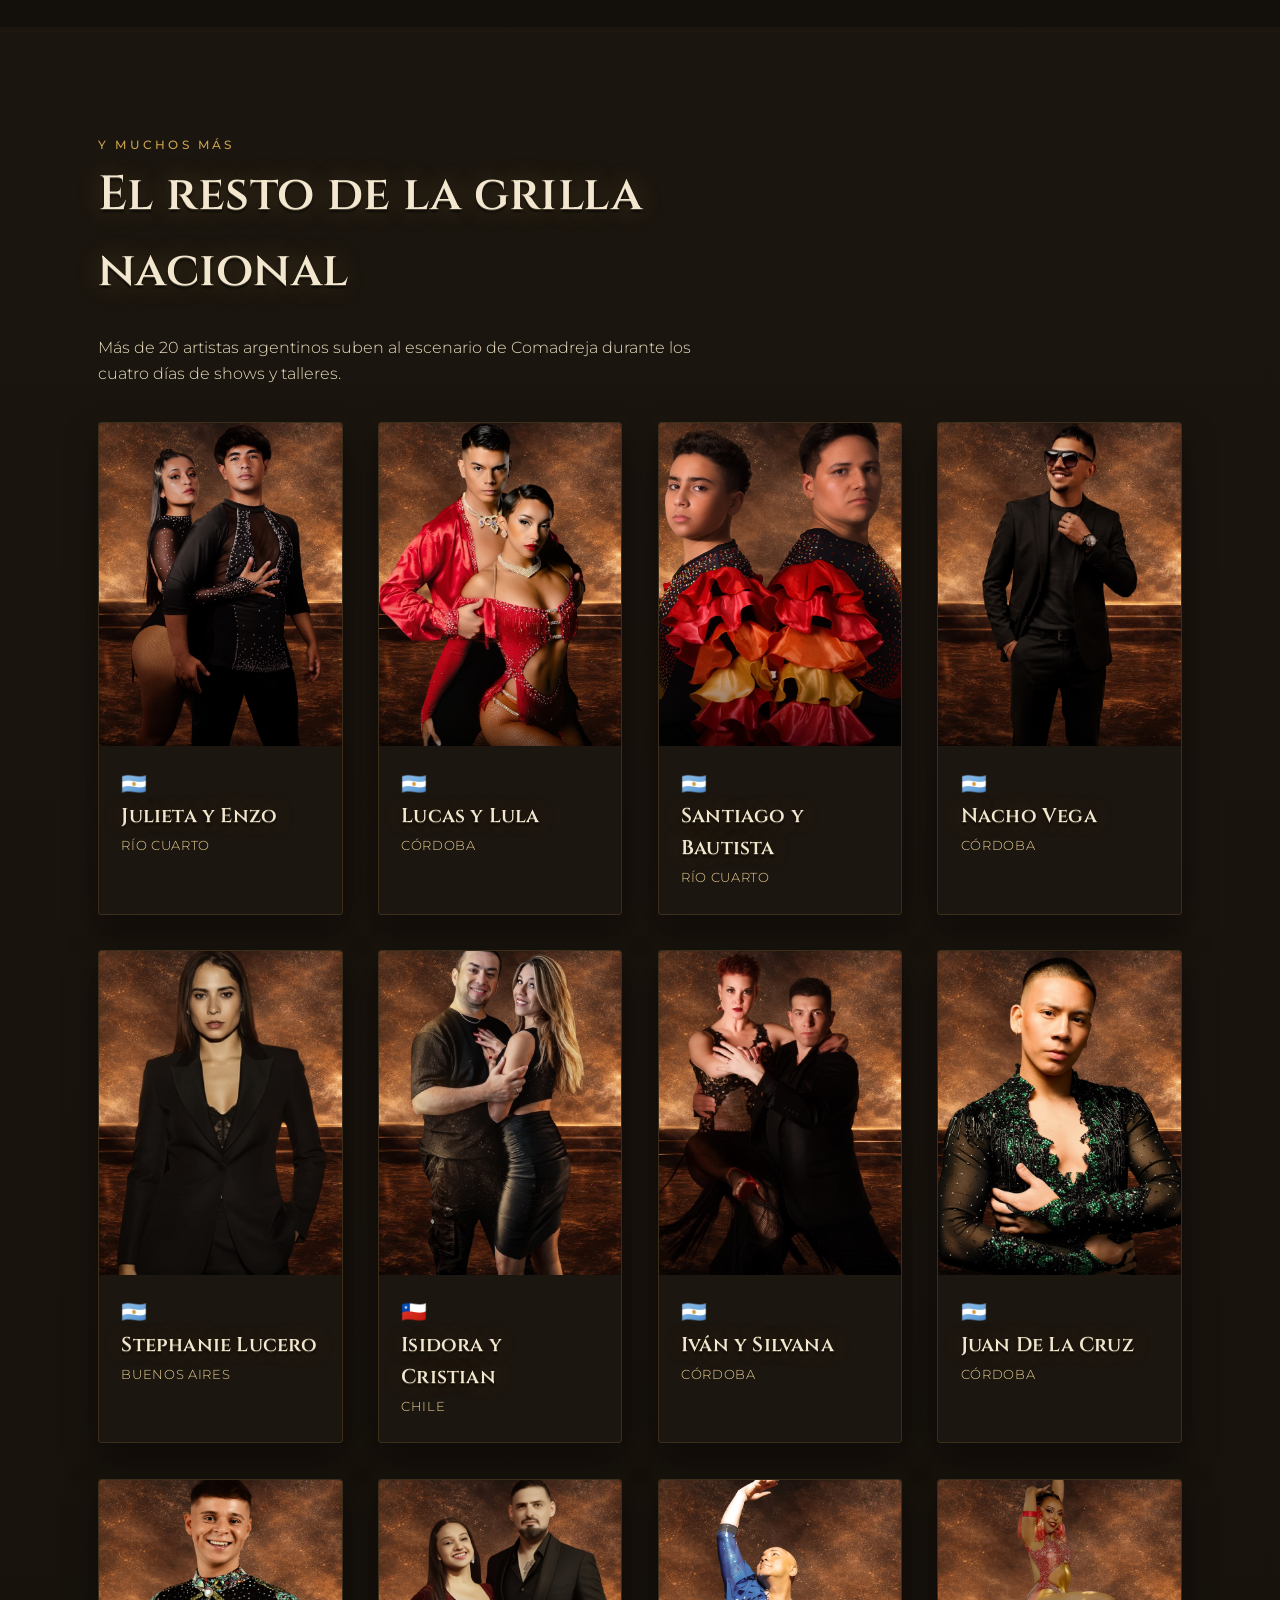
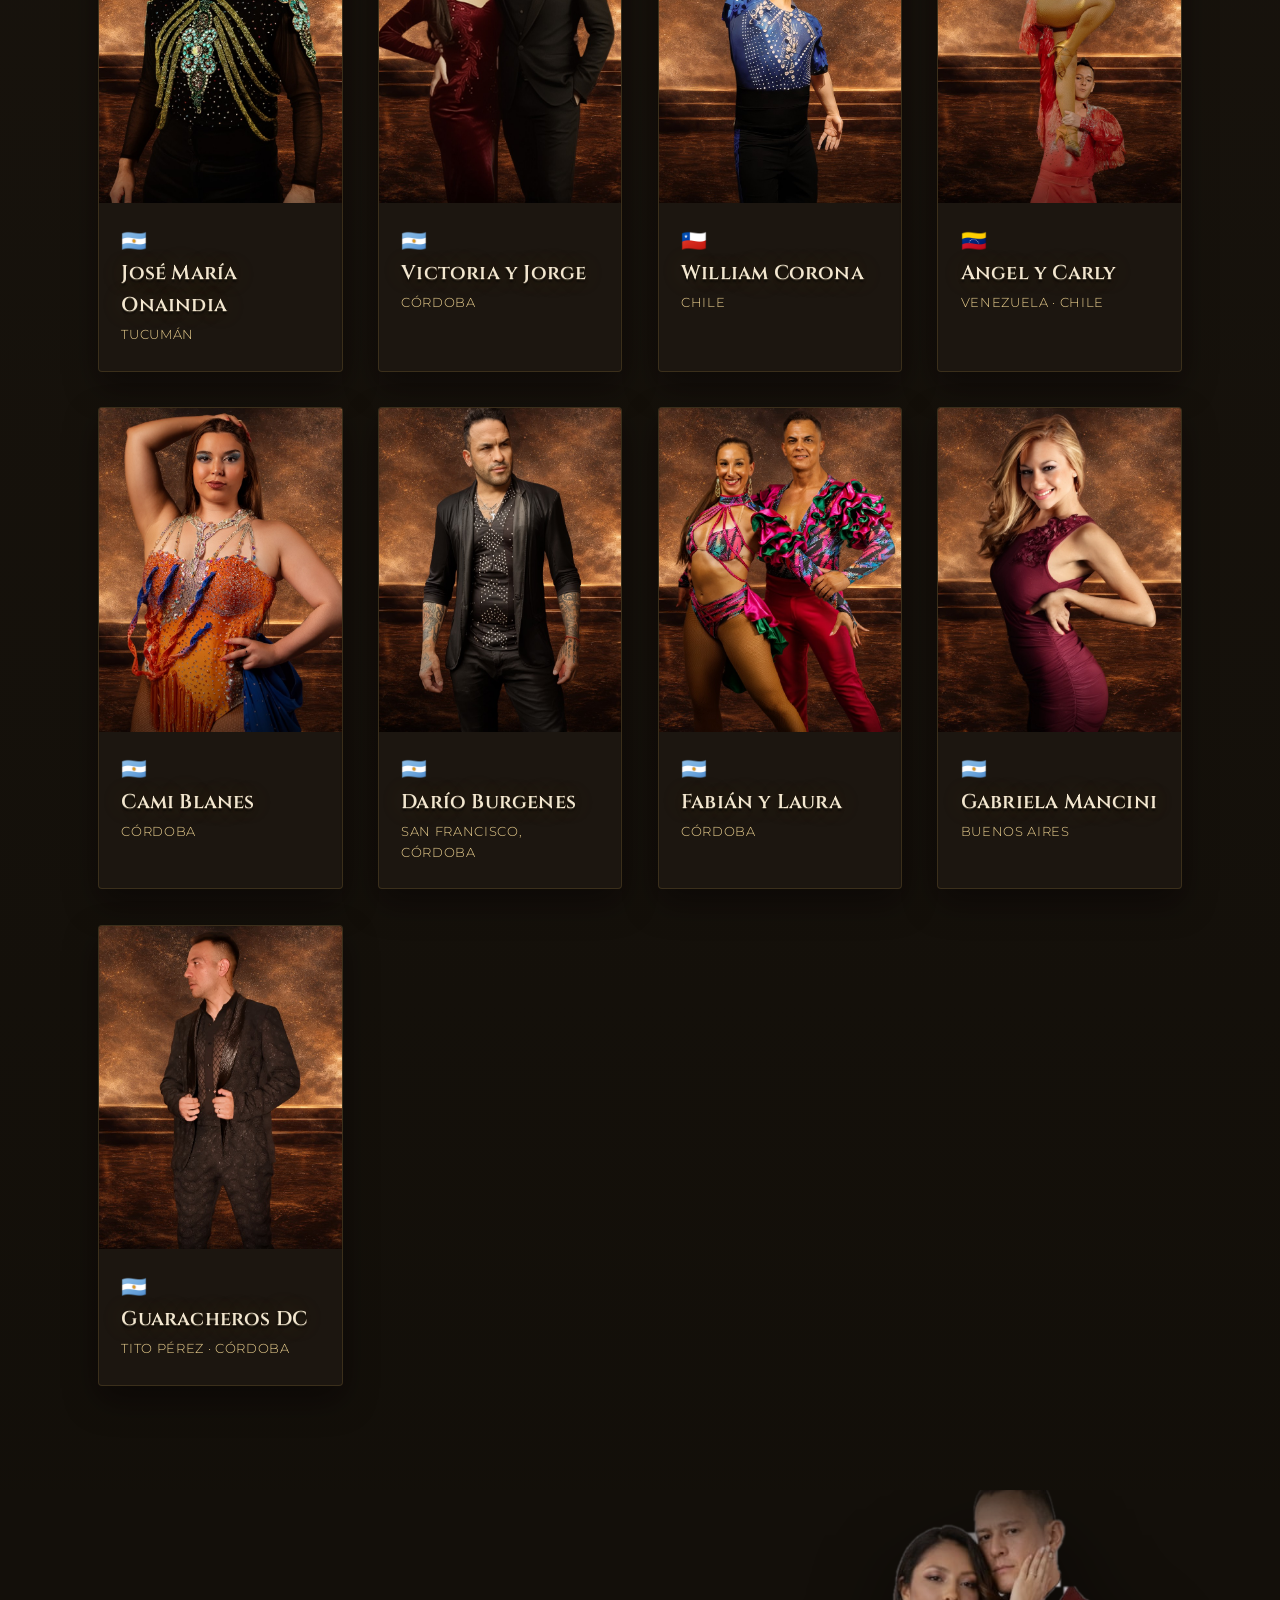
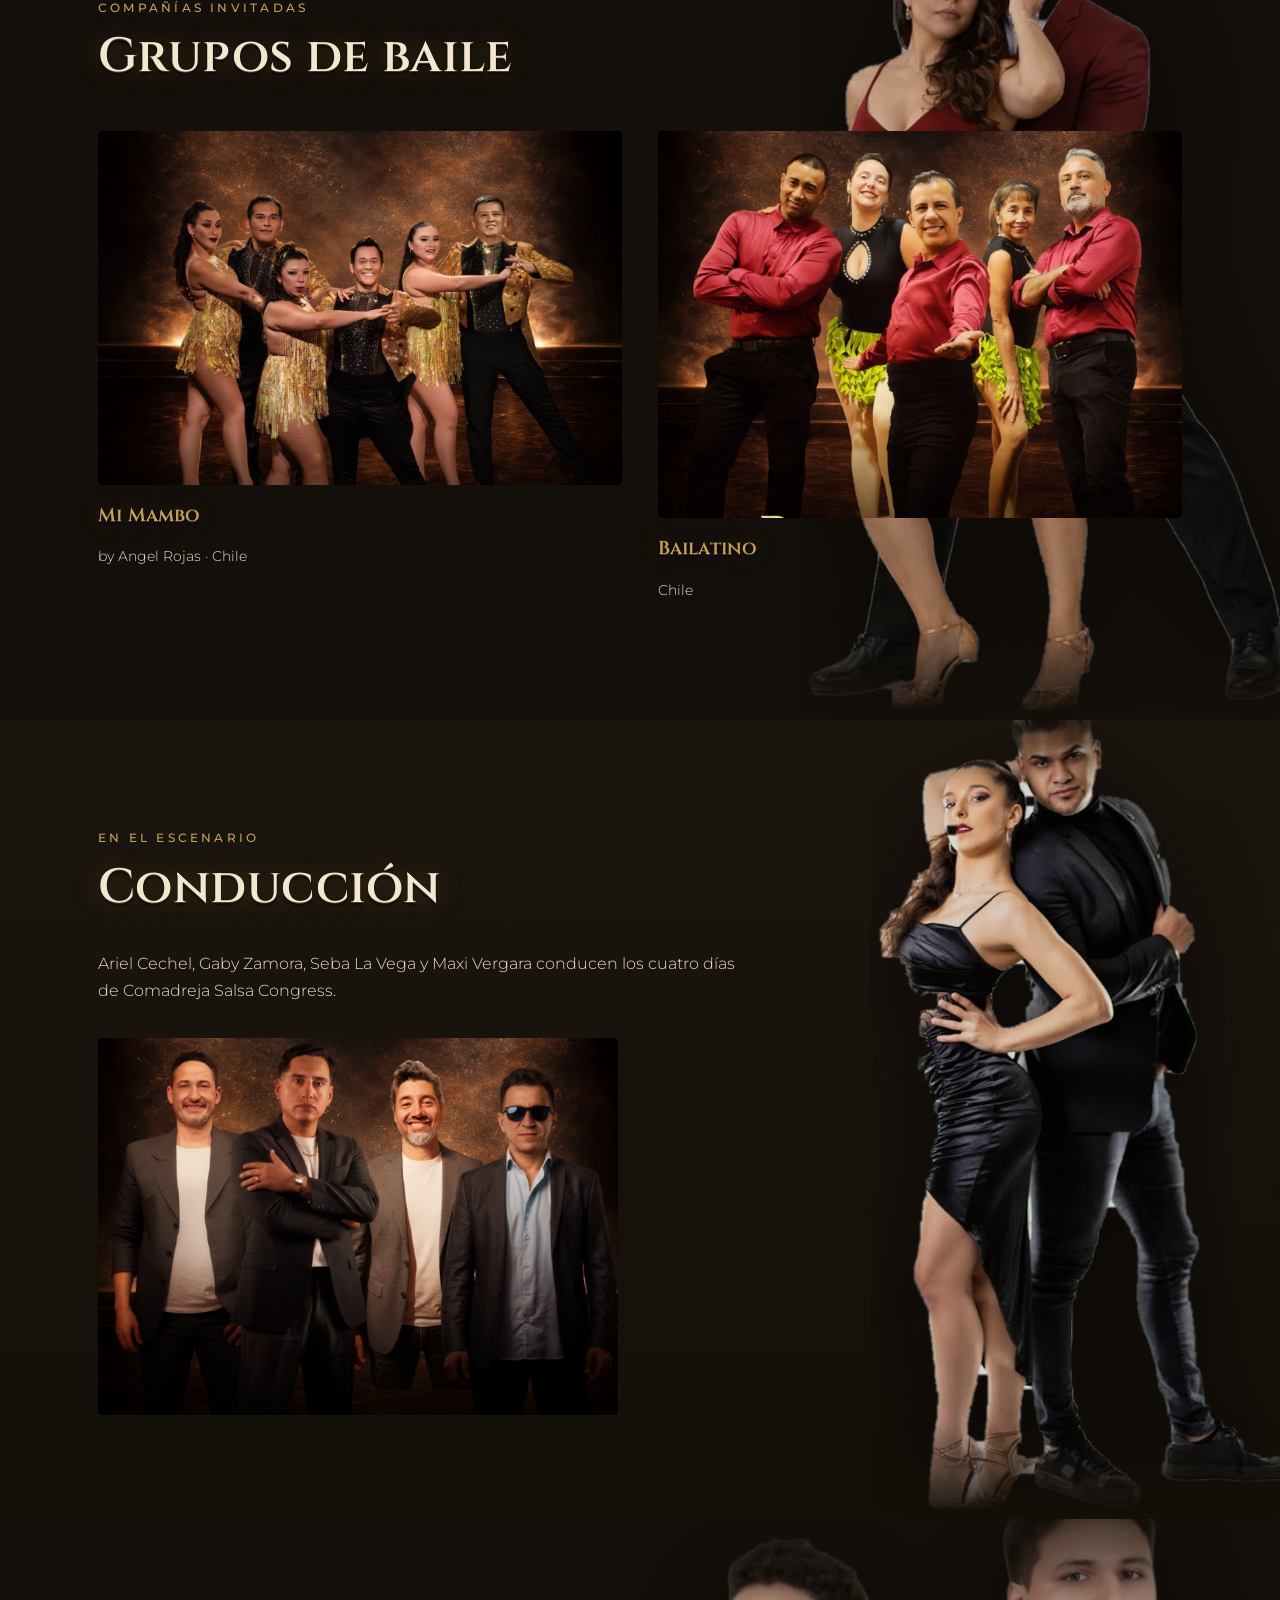
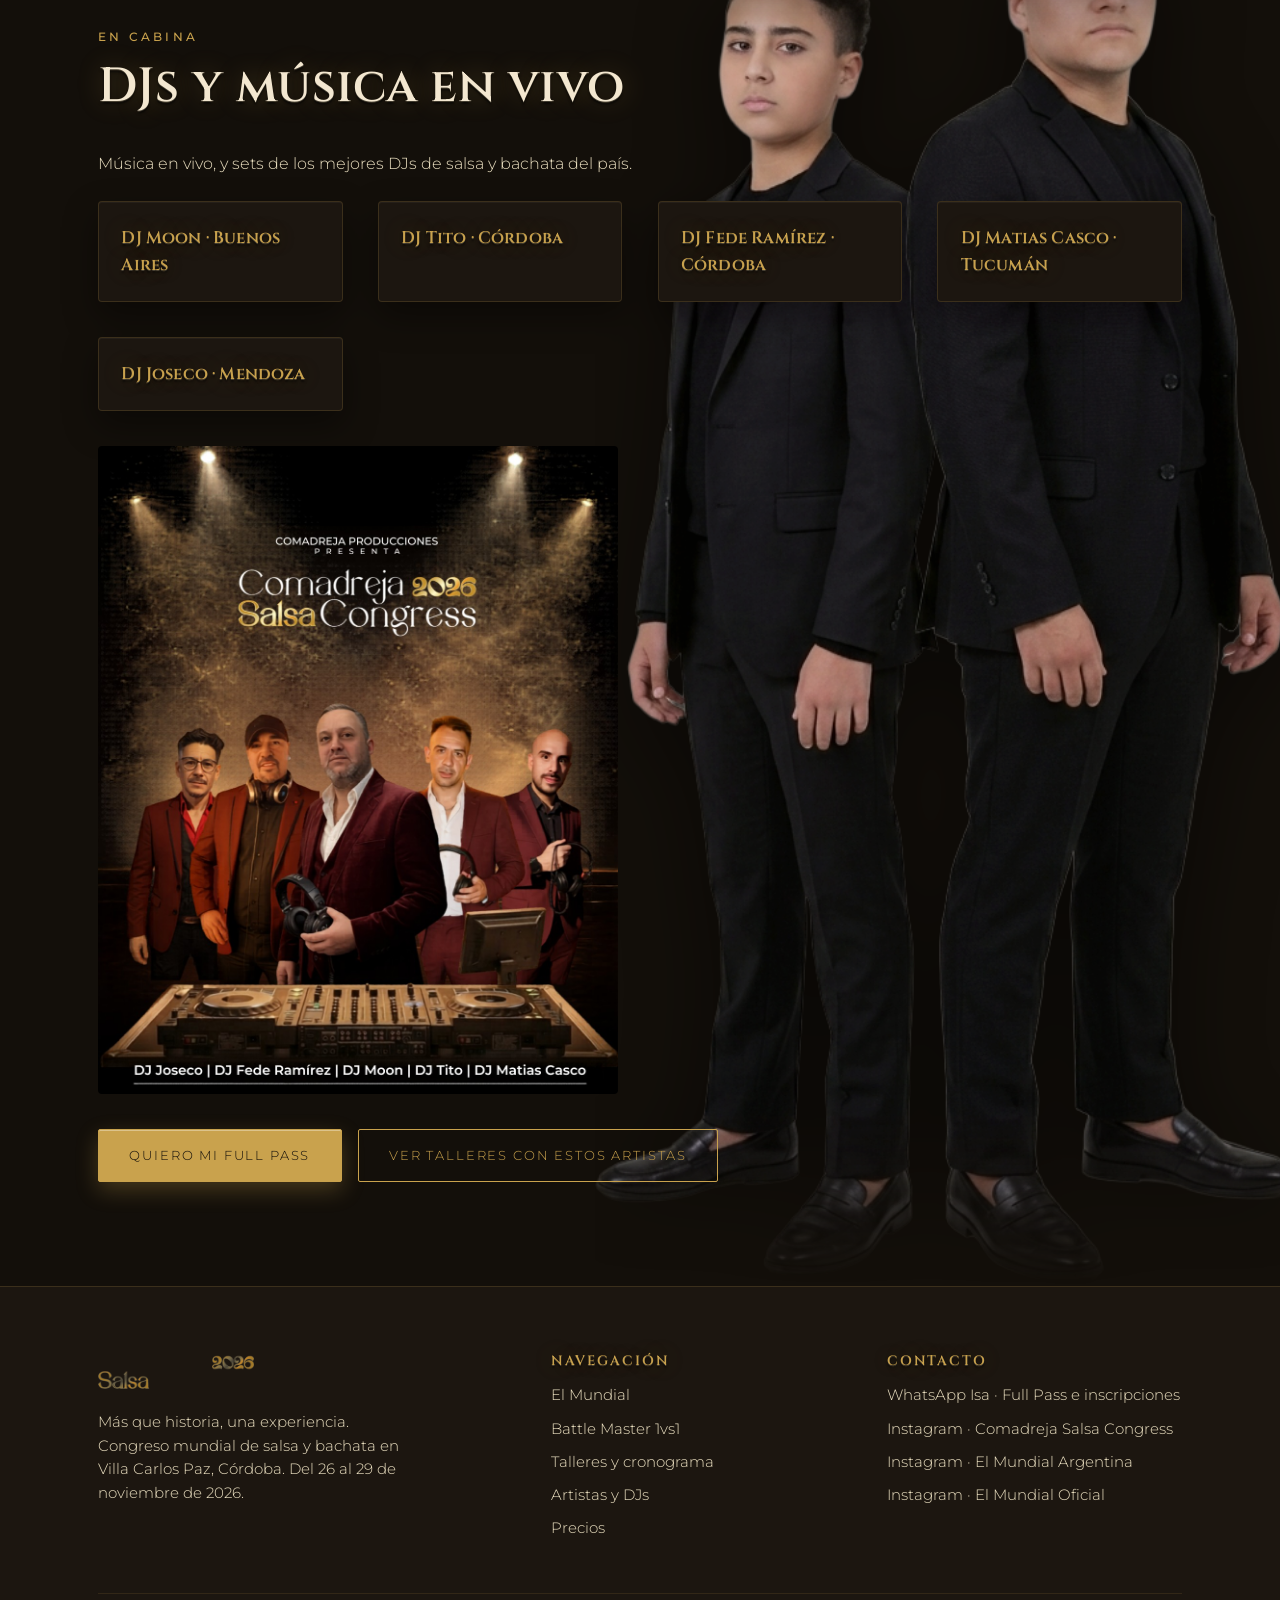
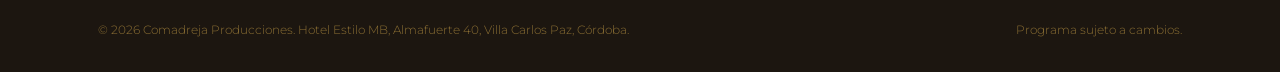
==== commit db41de3e: "Add decorative background figures across every page Processes the photos from COMA_FOTOS.zip into tr" ====
--- a/artistas.html
+++ b/artistas.html
@@ -221,6 +221,7 @@
 </section>
 
 <section class="section">
+  <img src="assets/img/decor/decor-09.png" alt="" class="decor-figure decor-right">
   <div class="container">
     <span class="eyebrow">Compañías invitadas</span>
     <h2 class="kicker-title">Grupos de baile</h2>
@@ -241,6 +242,7 @@
 </section>
 
 <section class="section section-wine">
+  <img src="assets/img/decor/decor-10.png" alt="" class="decor-figure decor-right">
   <div class="container">
     <span class="eyebrow">En el escenario</span>
     <h2 class="kicker-title">Conducción</h2>
@@ -250,6 +252,7 @@
 </section>
 
 <section class="section">
+  <img src="assets/img/decor/decor-08.png" alt="" class="decor-figure decor-right">
   <div class="container">
     <span class="eyebrow">En cabina</span>
     <h2 class="kicker-title">DJs y música en vivo</h2>
--- a/css/styles.css
+++ b/css/styles.css
@@ -54,7 +54,7 @@
   color:var(--gold);
   font-weight:500;
 }
-.container{max-width:1180px;margin:0 auto;padding:0 clamp(20px,6vw,48px)}
+.container{max-width:1180px;margin:0 auto;padding:0 clamp(20px,6vw,48px);position:relative;z-index:1}
 section{position:relative}
 .gold{color:var(--gold)}
 .wine{color:var(--wine-light)}
@@ -156,6 +156,19 @@
 .spotlights::before{left:2%;transform:rotate(8deg)}
 .spotlights::after{right:2%;transform:rotate(-8deg)}
 
+/* decorative figures */
+.section{overflow:hidden}
+.decor-figure{
+  position:absolute;bottom:0;z-index:0;pointer-events:none;
+  height:104%;width:auto;max-width:none;
+  opacity:.85;filter:drop-shadow(0 25px 45px rgba(0,0,0,.55));
+  -webkit-mask-image:linear-gradient(180deg,transparent 0,#000 12%,#000 88%,transparent 100%);
+  mask-image:linear-gradient(180deg,transparent 0,#000 12%,#000 88%,transparent 100%);
+}
+.decor-figure.decor-left{left:-1.5vw}
+.decor-figure.decor-right{right:-1.5vw}
+@media (max-width:1150px){.decor-figure{display:none}}
+
 /* sections */
 .section{padding:6.5rem 0}
 .section-tight{padding:4rem 0}
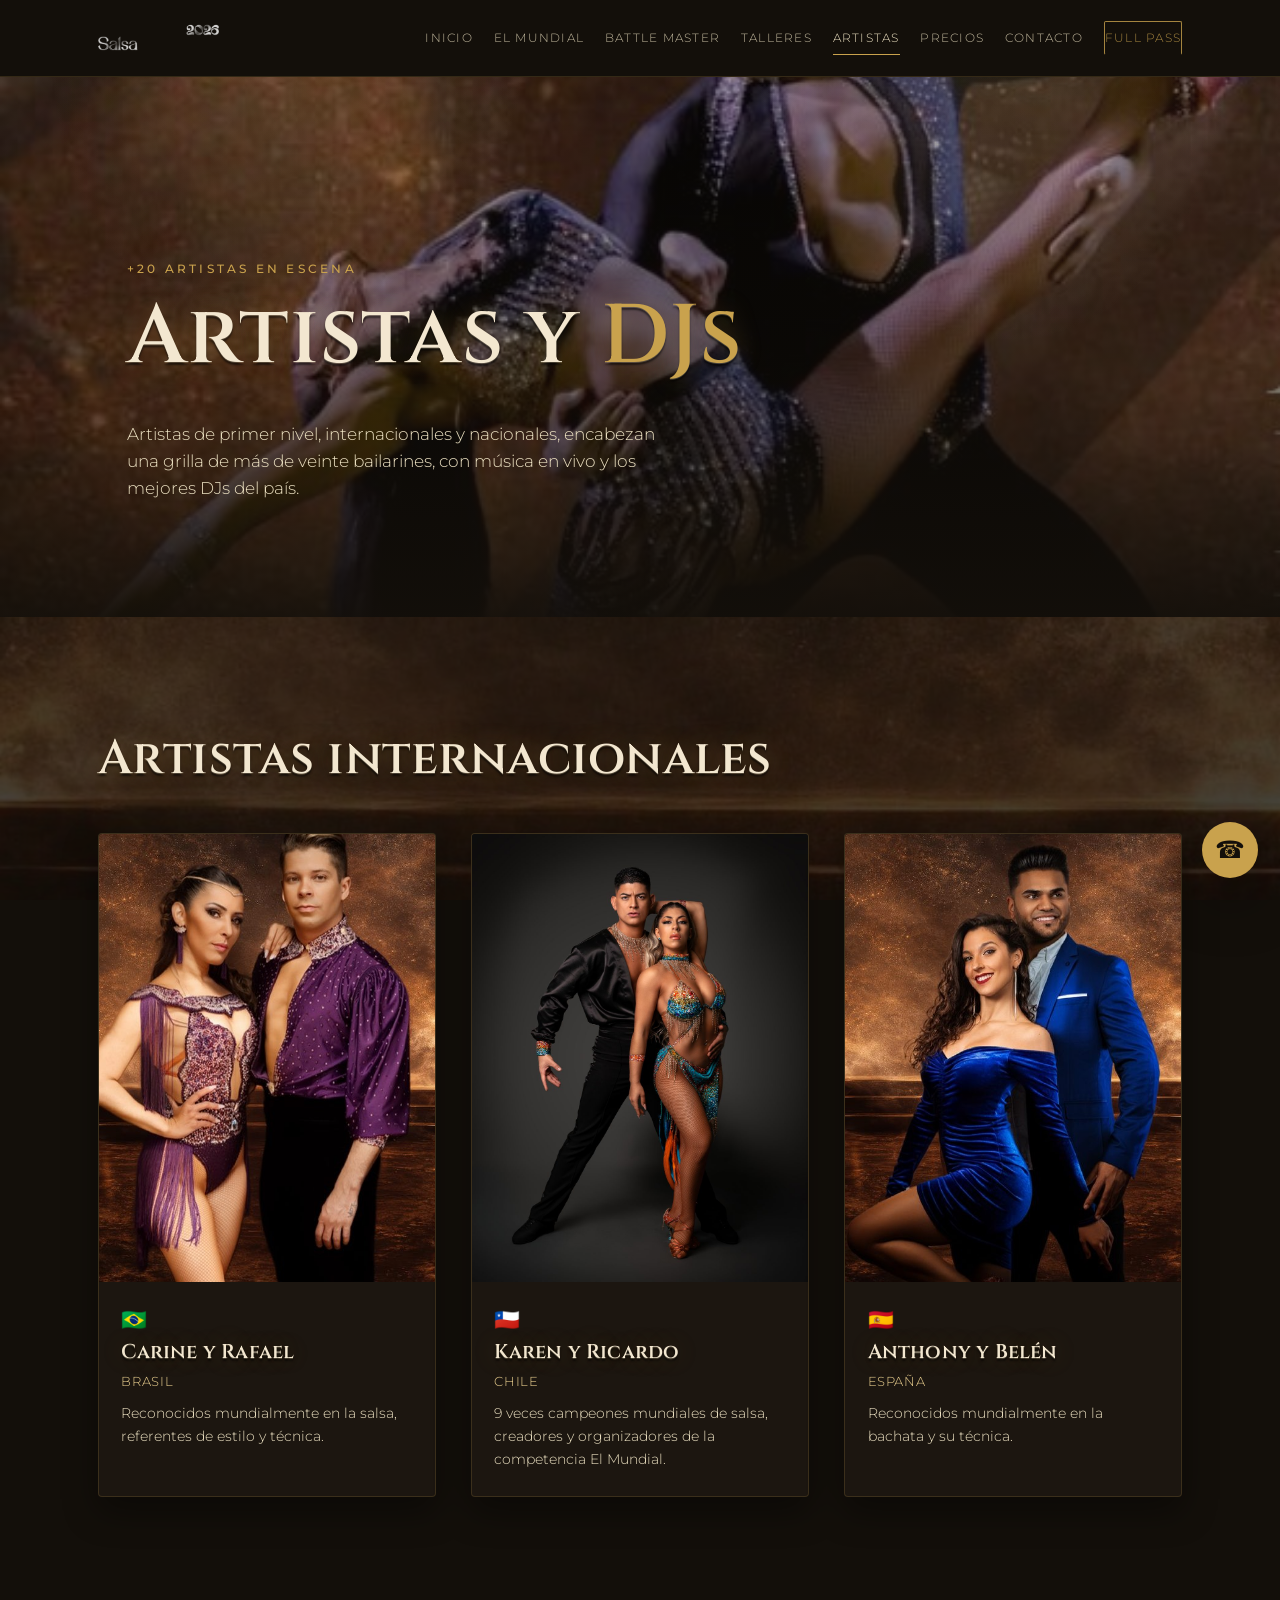
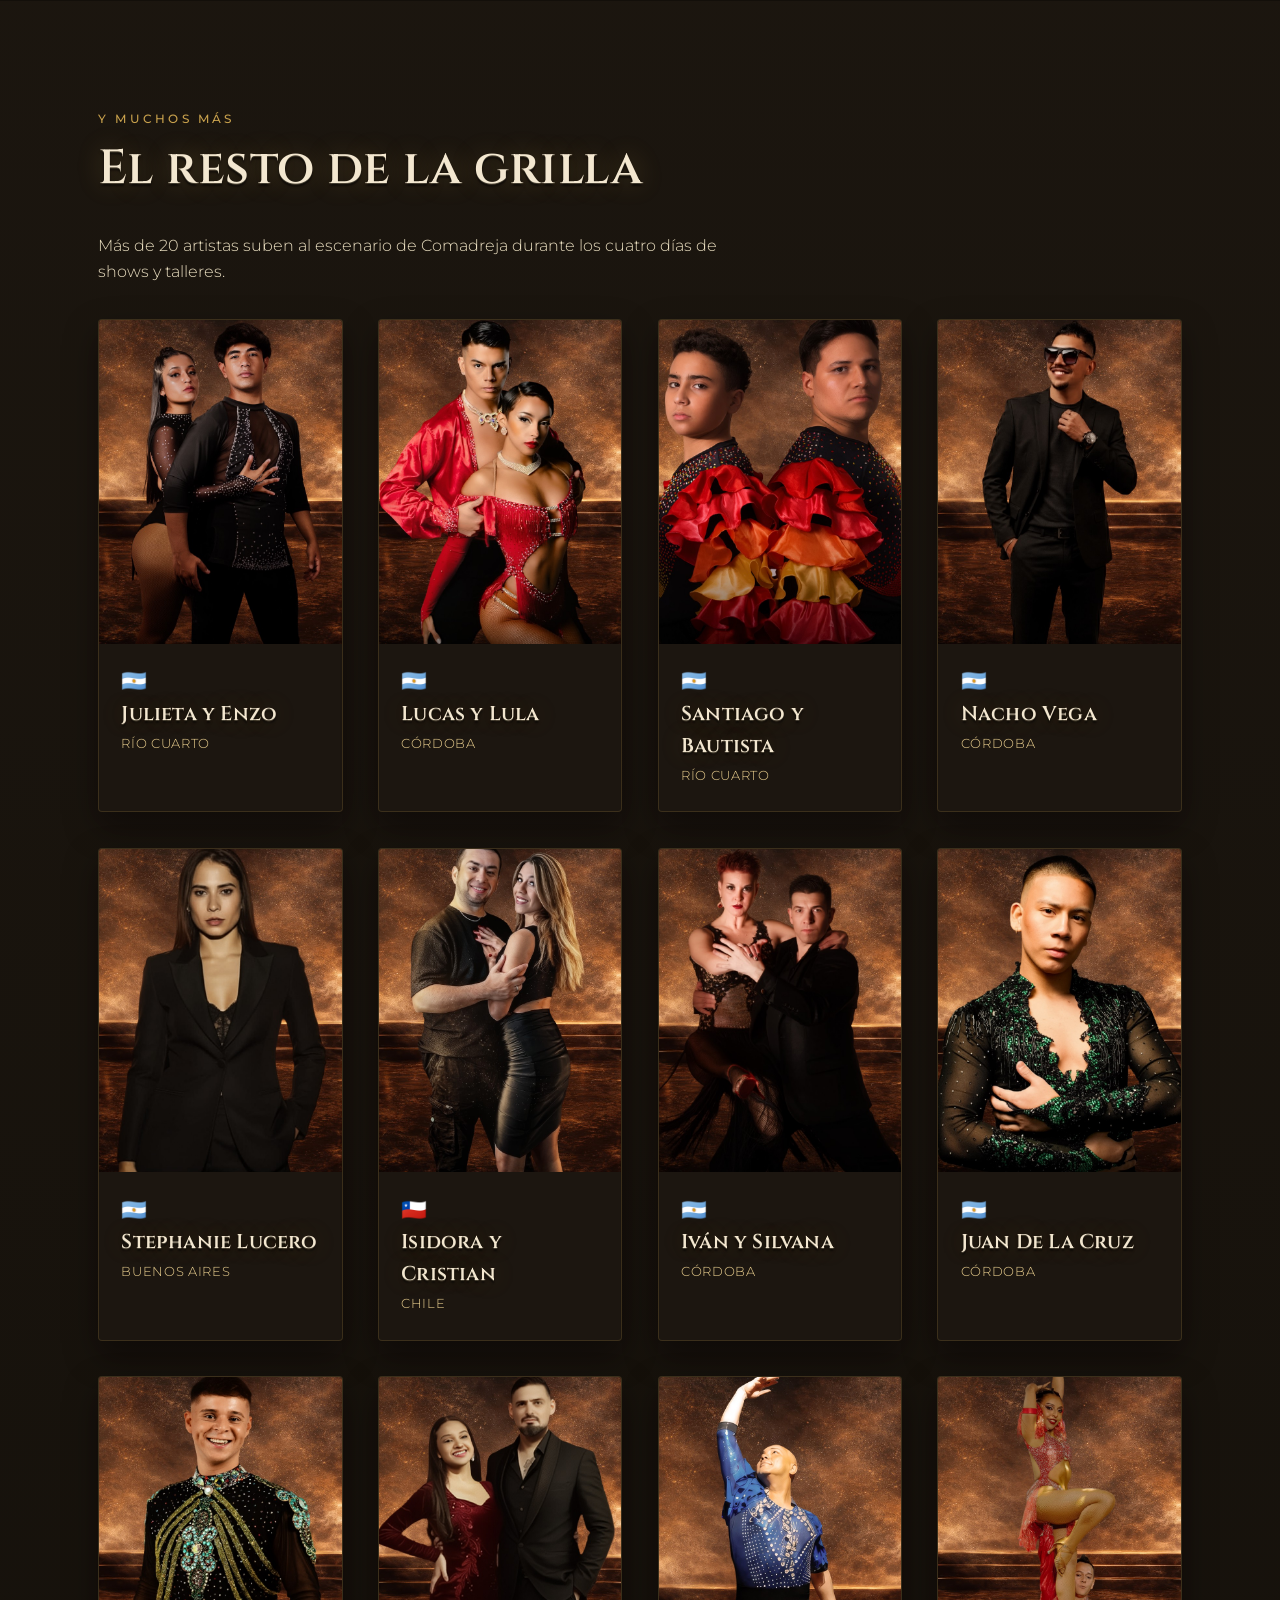
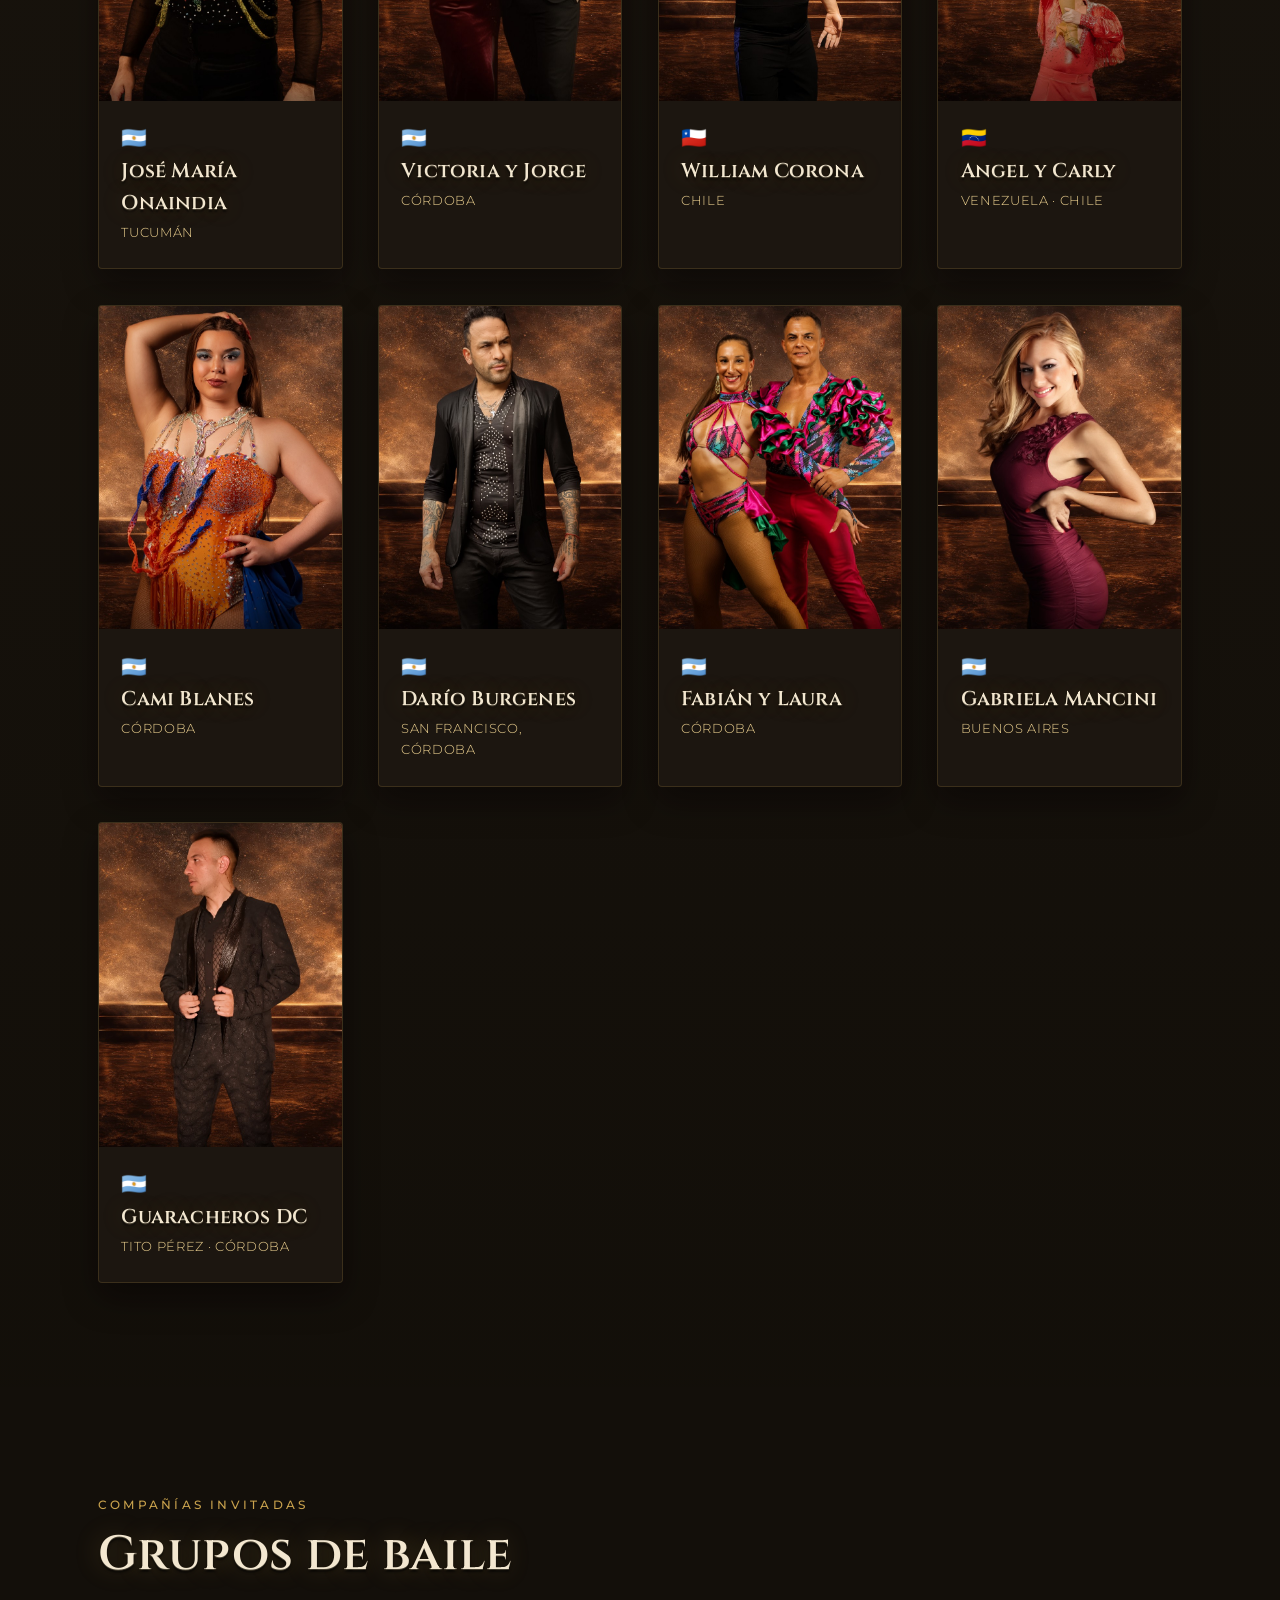
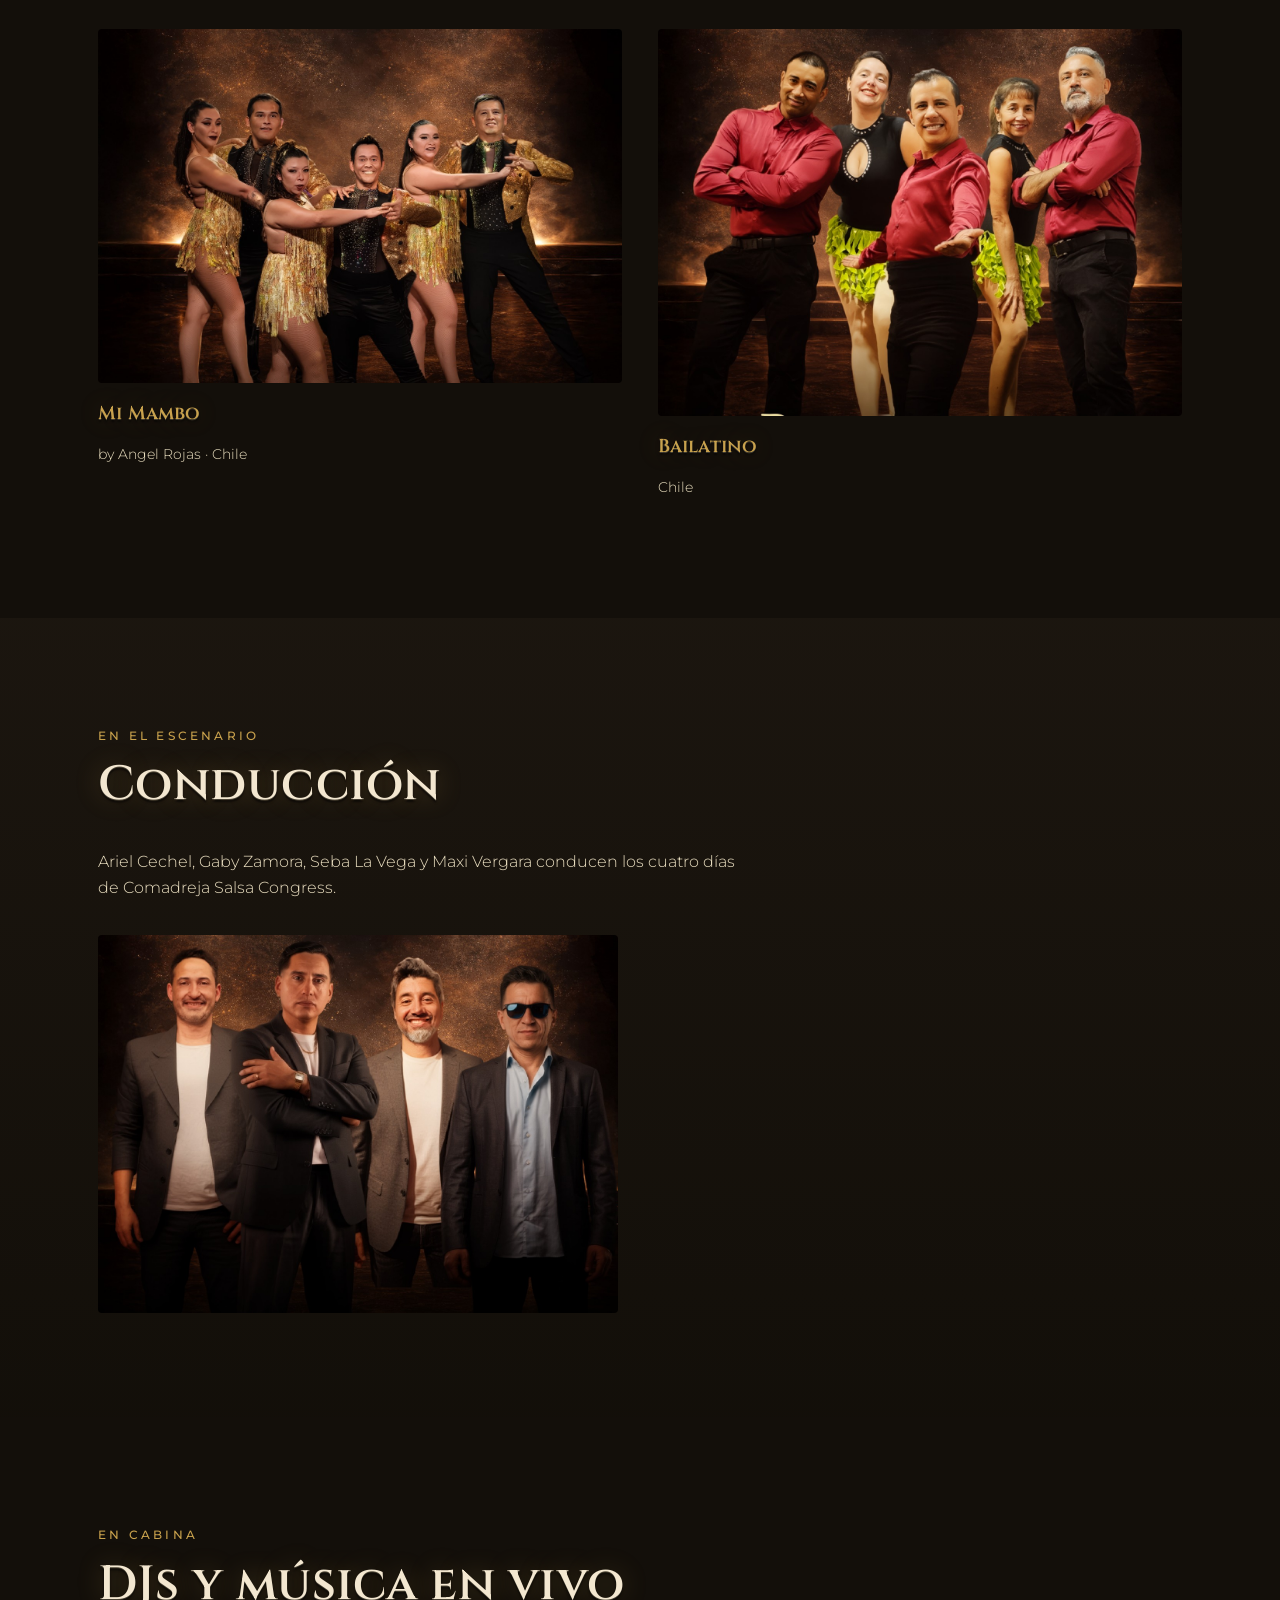
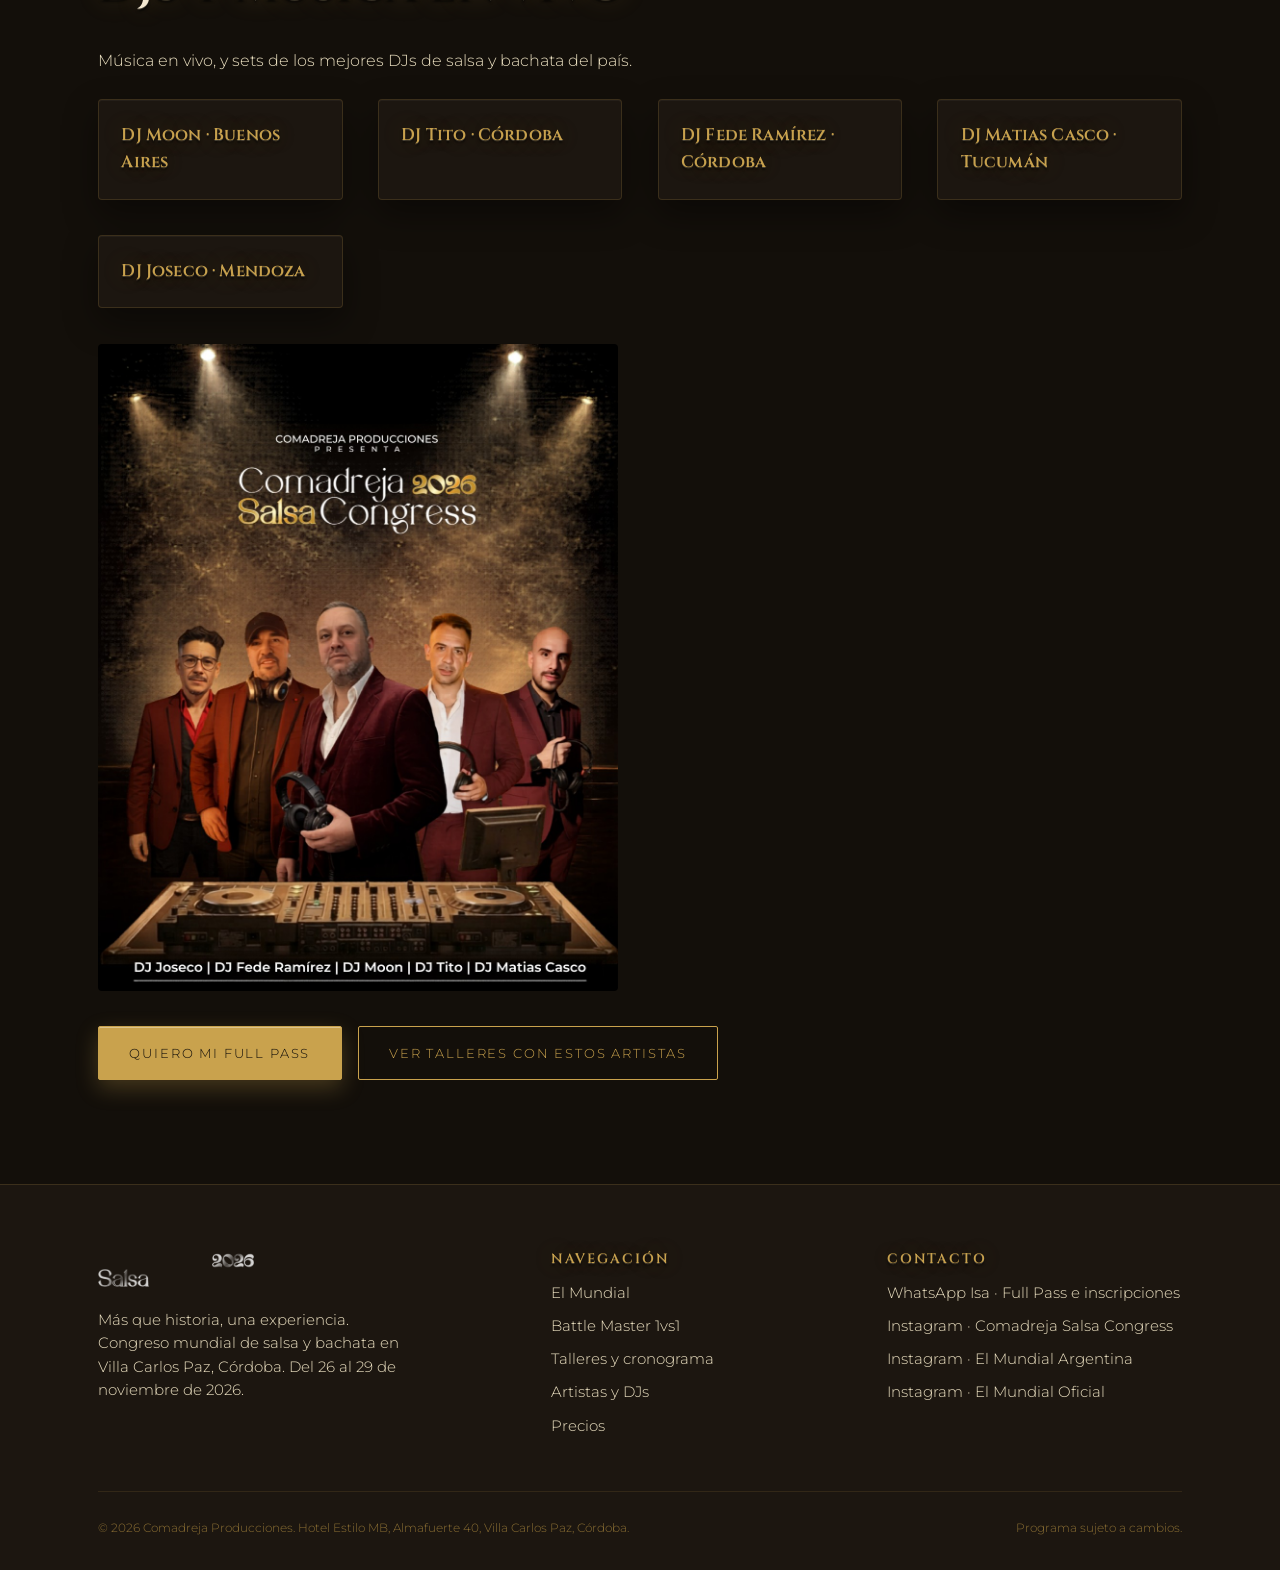
==== commit dcfcd8a3: "Apply second round of user corrections - Remove all decorative background figures site-wide (didn't " ====
--- a/artistas.html
+++ b/artistas.html
@@ -4,7 +4,7 @@
 <meta charset="UTF-8">
 <meta name="viewport" content="width=device-width, initial-scale=1.0">
 <title>Artistas y DJs | Comadreja Salsa Congress 2026</title>
-<meta name="description" content="Karen y Ricardo, Carine y Rafael, Anthony y Belén, y más de 20 artistas nacionales. DJs y música en vivo en el Comadreja Salsa Congress 2026.">
+<meta name="description" content="Karen y Ricardo, Carine y Rafael, Anthony y Belén, y más de 20 artistas invitados. DJs y música en vivo en el Comadreja Salsa Congress 2026.">
 <link rel="stylesheet" href="css/styles.css">
 
 </head>
@@ -38,10 +38,18 @@
 
 <section class="section">
   <div class="container">
-    <span class="eyebrow">Cabezas de cartel</span>
     <h2 class="kicker-title">Artistas internacionales</h2>
     <div class="grid grid-3" style="margin-top:2.2rem">
       <div class="artist">
+      <img src="assets/img/artist-carine-rafael.jpg" alt="Carine y Rafael, artistas invitados desde Brasil">
+      <div class="artist-info">
+        <span class="flag">🇧🇷</span>
+        <h3>Carine y Rafael</h3>
+        <p>Brasil</p>
+        <p style="text-transform:none;color:var(--cream-2);font-size:.9rem;letter-spacing:0;margin-top:.6rem">Reconocidos mundialmente en la salsa, referentes de estilo y técnica.</p>
+      </div>
+    </div>
+<div class="artist">
       <img src="assets/img/artist-karen-ricardo.jpg" alt="Karen y Ricardo, artistas invitados desde Chile">
       <div class="artist-info">
         <span class="flag">🇨🇱</span>
@@ -51,15 +59,6 @@
       </div>
     </div>
 <div class="artist">
-      <img src="assets/img/artist-carine-rafael.jpg" alt="Carine y Rafael, artistas invitados desde Brasil">
-      <div class="artist-info">
-        <span class="flag">🇧🇷</span>
-        <h3>Carine y Rafael</h3>
-        <p>Brasil</p>
-        <p style="text-transform:none;color:var(--cream-2);font-size:.9rem;letter-spacing:0;margin-top:.6rem">Reconocidos mundialmente en la salsa, referentes de estilo y técnica.</p>
-      </div>
-    </div>
-<div class="artist">
       <img src="assets/img/artist-antoni-belen.jpg" alt="Anthony y Belén, artistas invitados desde España">
       <div class="artist-info">
         <span class="flag">🇪🇸</span>
@@ -76,11 +75,11 @@
 <section class="section section-wine">
   <div class="container">
     <span class="eyebrow">Y muchos más</span>
-    <h2 class="kicker-title">El resto de la grilla nacional</h2>
-    <p class="lede" style="margin-top:1rem">Más de 20 artistas argentinos suben al escenario de Comadreja durante los cuatro días de shows y talleres.</p>
+    <h2 class="kicker-title">El resto de la grilla</h2>
+    <p class="lede" style="margin-top:1rem">Más de 20 artistas suben al escenario de Comadreja durante los cuatro días de shows y talleres.</p>
     <div class="grid grid-4" style="margin-top:2.2rem">
       <div class="artist">
-      <img src="assets/img/artist-julieta-enzo.jpg" alt="Julieta y Enzo, artista nacional invitado desde Río Cuarto">
+      <img src="assets/img/artist-julieta-enzo.jpg" alt="Julieta y Enzo, artista invitado desde Río Cuarto">
       <div class="artist-info">
         <span class="flag">🇦🇷</span>
         <h3>Julieta y Enzo</h3>
@@ -88,7 +87,7 @@
       </div>
     </div>
 <div class="artist">
-      <img src="assets/img/artist-lucas-lula.jpg" alt="Lucas y Lula, artista nacional invitado desde Córdoba">
+      <img src="assets/img/artist-lucas-lula.jpg" alt="Lucas y Lula, artista invitado desde Córdoba">
       <div class="artist-info">
         <span class="flag">🇦🇷</span>
         <h3>Lucas y Lula</h3>
@@ -96,7 +95,7 @@
       </div>
     </div>
 <div class="artist">
-      <img src="assets/img/artist-santiago-davor.jpg" alt="Santiago y Bautista, artista nacional invitado desde Río Cuarto">
+      <img src="assets/img/artist-santiago-davor.jpg" alt="Santiago y Bautista, artista invitado desde Río Cuarto">
       <div class="artist-info">
         <span class="flag">🇦🇷</span>
         <h3>Santiago y Bautista</h3>
@@ -104,7 +103,7 @@
       </div>
     </div>
 <div class="artist">
-      <img src="assets/img/artist-nacho-vega.jpg" alt="Nacho Vega, artista nacional invitado desde Córdoba">
+      <img src="assets/img/artist-nacho-vega.jpg" alt="Nacho Vega, artista invitado desde Córdoba">
       <div class="artist-info">
         <span class="flag">🇦🇷</span>
         <h3>Nacho Vega</h3>
@@ -112,7 +111,7 @@
       </div>
     </div>
 <div class="artist">
-      <img src="assets/img/artist-stephanie-lucero.jpg" alt="Stephanie Lucero, artista nacional invitado desde Buenos Aires">
+      <img src="assets/img/artist-stephanie-lucero.jpg" alt="Stephanie Lucero, artista invitado desde Buenos Aires">
       <div class="artist-info">
         <span class="flag">🇦🇷</span>
         <h3>Stephanie Lucero</h3>
@@ -120,7 +119,7 @@
       </div>
     </div>
 <div class="artist">
-      <img src="assets/img/artist-isidora-cristian.jpg" alt="Isidora y Cristian, artista nacional invitado desde Chile">
+      <img src="assets/img/artist-isidora-cristian.jpg" alt="Isidora y Cristian, artista invitado desde Chile">
       <div class="artist-info">
         <span class="flag">🇨🇱</span>
         <h3>Isidora y Cristian</h3>
@@ -128,7 +127,7 @@
       </div>
     </div>
 <div class="artist">
-      <img src="assets/img/artist-ivan-silvana.jpg" alt="Iván y Silvana, artista nacional invitado desde Córdoba">
+      <img src="assets/img/artist-ivan-silvana.jpg" alt="Iván y Silvana, artista invitado desde Córdoba">
       <div class="artist-info">
         <span class="flag">🇦🇷</span>
         <h3>Iván y Silvana</h3>
@@ -136,7 +135,7 @@
       </div>
     </div>
 <div class="artist">
-      <img src="assets/img/artist-juan-de-la-cruz.jpg" alt="Juan De La Cruz, artista nacional invitado desde Córdoba">
+      <img src="assets/img/artist-juan-de-la-cruz.jpg" alt="Juan De La Cruz, artista invitado desde Córdoba">
       <div class="artist-info">
         <span class="flag">🇦🇷</span>
         <h3>Juan De La Cruz</h3>
@@ -144,7 +143,7 @@
       </div>
     </div>
 <div class="artist">
-      <img src="assets/img/artist-jose-maria-onaindia.jpg" alt="José María Onaindia, artista nacional invitado desde Tucumán">
+      <img src="assets/img/artist-jose-maria-onaindia.jpg" alt="José María Onaindia, artista invitado desde Tucumán">
       <div class="artist-info">
         <span class="flag">🇦🇷</span>
         <h3>José María Onaindia</h3>
@@ -152,7 +151,7 @@
       </div>
     </div>
 <div class="artist">
-      <img src="assets/img/artist-victoria-jorge.jpg" alt="Victoria y Jorge, artista nacional invitado desde Córdoba">
+      <img src="assets/img/artist-victoria-jorge.jpg" alt="Victoria y Jorge, artista invitado desde Córdoba">
       <div class="artist-info">
         <span class="flag">🇦🇷</span>
         <h3>Victoria y Jorge</h3>
@@ -160,7 +159,7 @@
       </div>
     </div>
 <div class="artist">
-      <img src="assets/img/artist-william-corona.jpg" alt="William Corona, artista nacional invitado desde Chile">
+      <img src="assets/img/artist-william-corona.jpg" alt="William Corona, artista invitado desde Chile">
       <div class="artist-info">
         <span class="flag">🇨🇱</span>
         <h3>William Corona</h3>
@@ -168,7 +167,7 @@
       </div>
     </div>
 <div class="artist">
-      <img src="assets/img/artist-angel-carly.jpg" alt="Angel y Carly, artista nacional invitado desde Venezuela · Chile">
+      <img src="assets/img/artist-angel-carly.jpg" alt="Angel y Carly, artista invitado desde Venezuela · Chile">
       <div class="artist-info">
         <span class="flag">🇻🇪</span>
         <h3>Angel y Carly</h3>
@@ -176,7 +175,7 @@
       </div>
     </div>
 <div class="artist">
-      <img src="assets/img/artist-cami-blanes.jpg" alt="Cami Blanes, artista nacional invitado desde Córdoba">
+      <img src="assets/img/artist-cami-blanes.jpg" alt="Cami Blanes, artista invitado desde Córdoba">
       <div class="artist-info">
         <span class="flag">🇦🇷</span>
         <h3>Cami Blanes</h3>
@@ -184,7 +183,7 @@
       </div>
     </div>
 <div class="artist">
-      <img src="assets/img/artist-dario-burgenes.jpg" alt="Darío Burgenes, artista nacional invitado desde San Francisco, Córdoba">
+      <img src="assets/img/artist-dario-burgenes.jpg" alt="Darío Burgenes, artista invitado desde San Francisco, Córdoba">
       <div class="artist-info">
         <span class="flag">🇦🇷</span>
         <h3>Darío Burgenes</h3>
@@ -192,7 +191,7 @@
       </div>
     </div>
 <div class="artist">
-      <img src="assets/img/artist-fabian-laura.jpg" alt="Fabián y Laura, artista nacional invitado desde Córdoba">
+      <img src="assets/img/artist-fabian-laura.jpg" alt="Fabián y Laura, artista invitado desde Córdoba">
       <div class="artist-info">
         <span class="flag">🇦🇷</span>
         <h3>Fabián y Laura</h3>
@@ -200,7 +199,7 @@
       </div>
     </div>
 <div class="artist">
-      <img src="assets/img/artist-gabriela-mancini.jpg" alt="Gabriela Mancini, artista nacional invitado desde Buenos Aires">
+      <img src="assets/img/artist-gabriela-mancini.jpg" alt="Gabriela Mancini, artista invitado desde Buenos Aires">
       <div class="artist-info">
         <span class="flag">🇦🇷</span>
         <h3>Gabriela Mancini</h3>
@@ -208,7 +207,7 @@
       </div>
     </div>
 <div class="artist">
-      <img src="assets/img/artist-guaracheros-dc.jpg" alt="Guaracheros DC, artista nacional invitado desde Tito Pérez · Córdoba">
+      <img src="assets/img/artist-guaracheros-dc.jpg" alt="Guaracheros DC, artista invitado desde Tito Pérez · Córdoba">
       <div class="artist-info">
         <span class="flag">🇦🇷</span>
         <h3>Guaracheros DC</h3>
@@ -221,7 +220,6 @@
 </section>
 
 <section class="section">
-  <img src="assets/img/decor/decor-09.png" alt="" class="decor-figure decor-right">
   <div class="container">
     <span class="eyebrow">Compañías invitadas</span>
     <h2 class="kicker-title">Grupos de baile</h2>
@@ -242,7 +240,6 @@
 </section>
 
 <section class="section section-wine">
-  <img src="assets/img/decor/decor-10.png" alt="" class="decor-figure decor-right">
   <div class="container">
     <span class="eyebrow">En el escenario</span>
     <h2 class="kicker-title">Conducción</h2>
@@ -252,7 +249,6 @@
 </section>
 
 <section class="section">
-  <img src="assets/img/decor/decor-08.png" alt="" class="decor-figure decor-right">
   <div class="container">
     <span class="eyebrow">En cabina</span>
     <h2 class="kicker-title">DJs y música en vivo</h2>
--- a/css/styles.css
+++ b/css/styles.css
@@ -98,7 +98,8 @@
 
 @media (max-width:1080px){
   .nav-links{
-    position:fixed;inset:76px 0 0 0;background:var(--ink);
+    position:fixed;inset:76px 0 0 0;
+    background:linear-gradient(160deg,var(--ink) 0%,#241c10 55%,var(--ink) 100%);
     flex-direction:column;justify-content:flex-start;padding:2.5rem 8vw;gap:1.6rem;
     transform:translateX(100%);transition:transform .3s ease;
     overflow-y:auto;
@@ -161,7 +162,7 @@
 .decor-figure{
   position:absolute;bottom:0;z-index:0;pointer-events:none;
   height:104%;width:auto;max-width:none;
-  opacity:.85;filter:drop-shadow(0 25px 45px rgba(0,0,0,.55));
+  opacity:.9;filter:drop-shadow(0 0 34px rgba(201,162,77,.5)) drop-shadow(0 22px 38px rgba(0,0,0,.55));
   -webkit-mask-image:linear-gradient(180deg,transparent 0,#000 12%,#000 88%,transparent 100%);
   mask-image:linear-gradient(180deg,transparent 0,#000 12%,#000 88%,transparent 100%);
 }
@@ -186,6 +187,8 @@
 .kicker-title{font-size:clamp(1.9rem,4vw,3rem);max-width:720px}
 .lede{max-width:640px;color:var(--cream-2);font-size:1.02rem}
 .section-cream .lede{color:#4a4030}
+.section-cream .amount{color:#2B2416}
+.section-cream .price-list li{color:#4a4030}
 
 /* cards */
 .card{
@@ -237,7 +240,7 @@
 .workshop-list{list-style:none;margin:0;padding:0}
 .workshop-list li{padding:.9rem 0;border-bottom:1px solid rgba(201,162,77,.14);font-size:.96rem;color:var(--cream-2);display:flex;gap:1rem;align-items:center}
 .workshop-list b{color:var(--cream);font-weight:500}
-.workshop-list img{width:56px;height:56px;border-radius:50%;object-fit:cover;flex-shrink:0;border:1px solid rgba(201,162,77,.35)}
+.workshop-list img{width:56px;height:56px;border-radius:50%;object-fit:cover;object-position:50% 12%;flex-shrink:0;border:1px solid rgba(201,162,77,.35)}
 .workshop-list a{color:var(--gold-light);white-space:nowrap}
 .workshop-list a:hover{color:var(--gold)}
 
